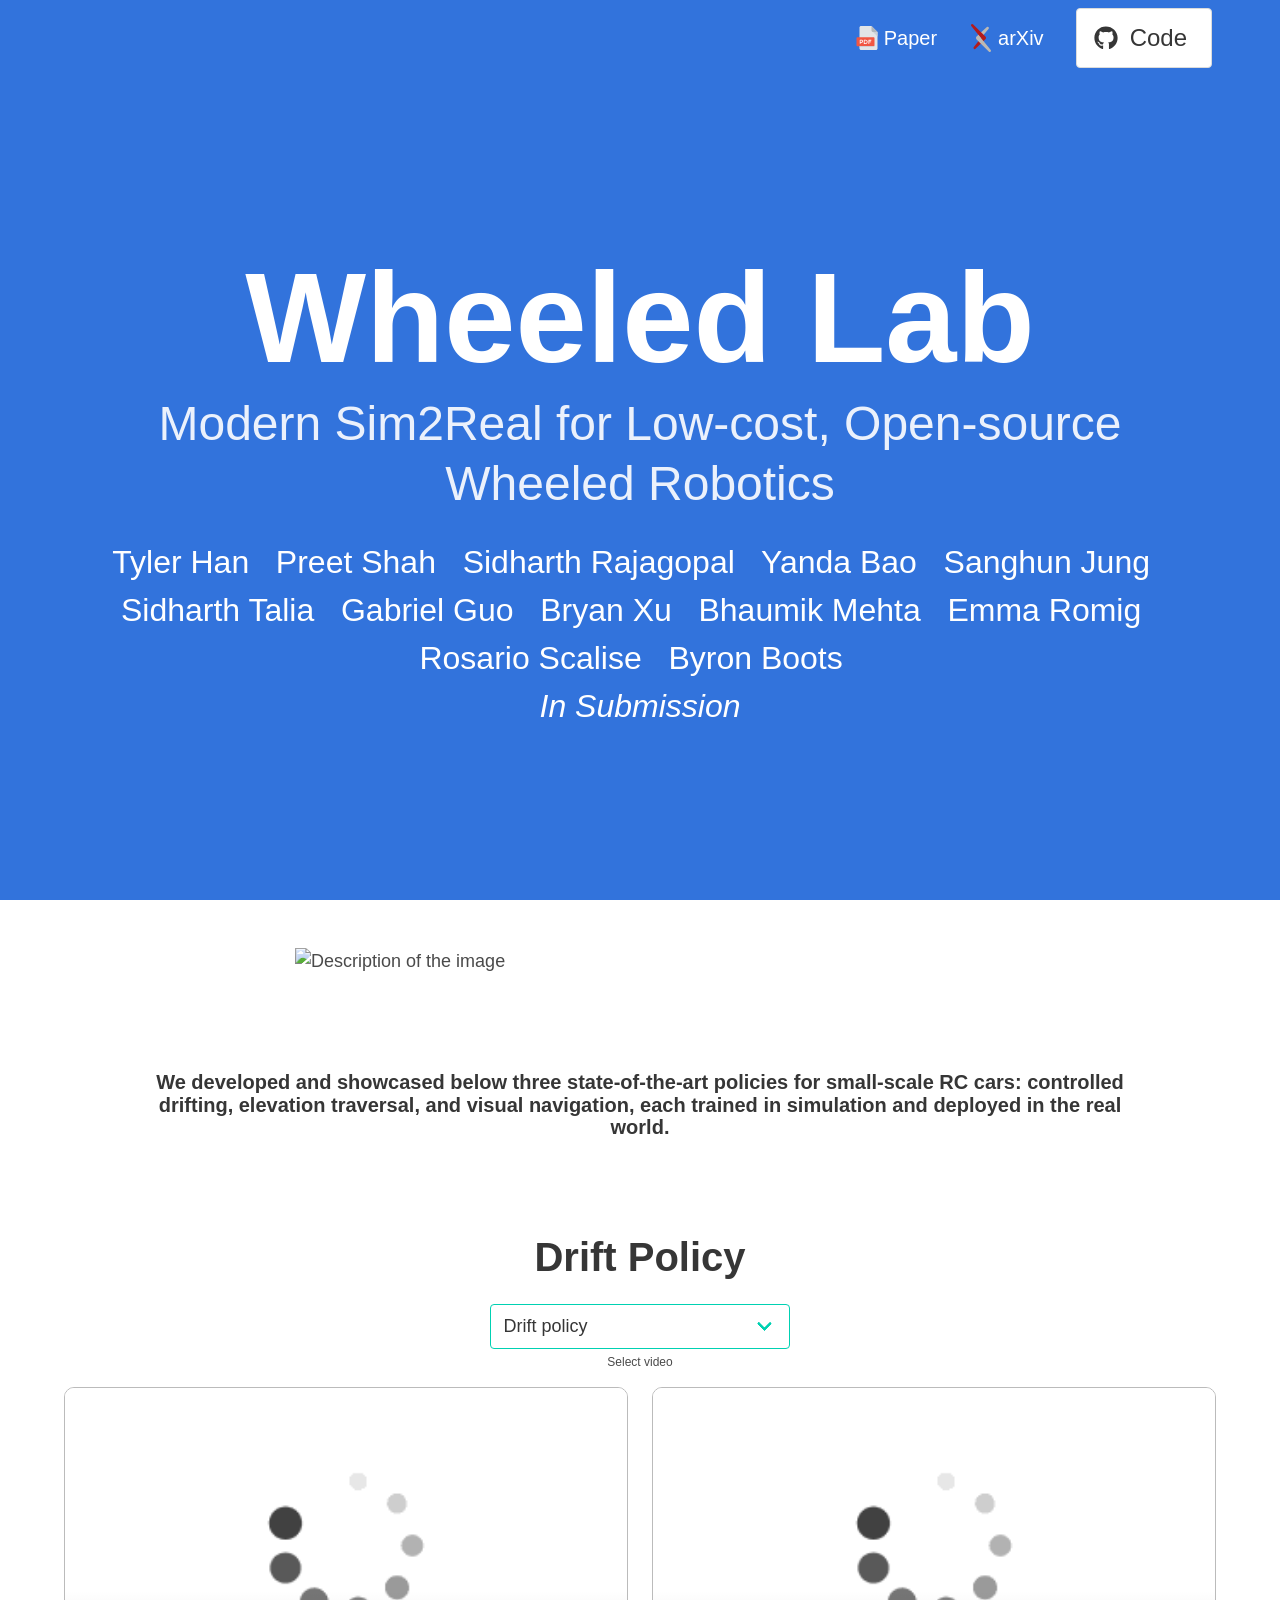
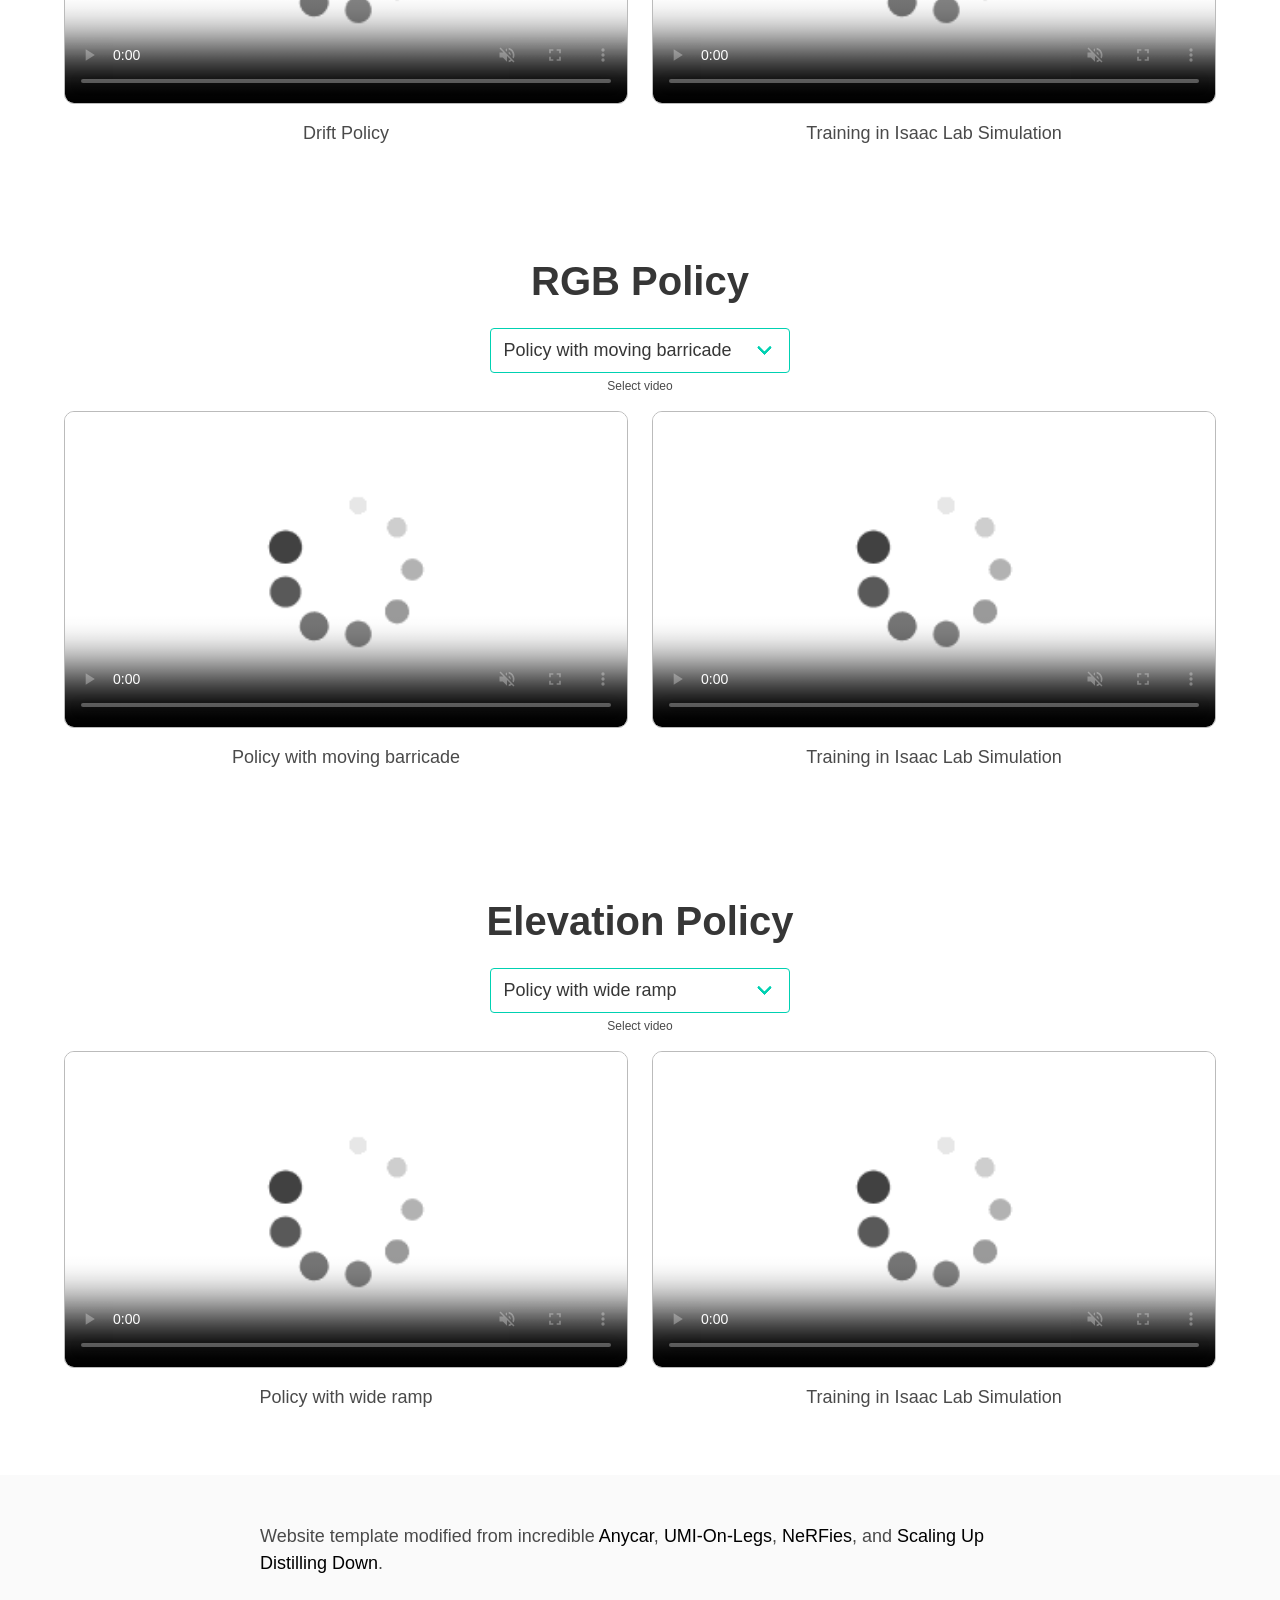
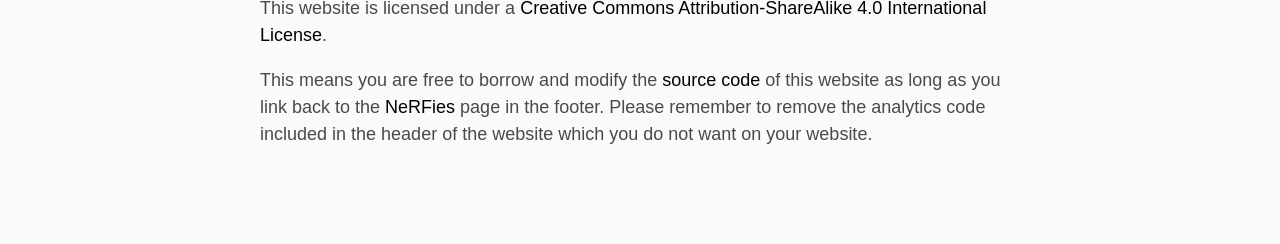
==== index.html @ 7ff5ad94 "Fixed no-video showing bug." ====
<!DOCTYPE html>
<html>
<head>
  <meta charset="utf-8">
  <meta name="description" content="Wheeled Lab">
  <meta name="viewport" content="width=device-width, initial-scale=1">
  <title>Wheeled Lab</title>

  <link href="https://fonts.googleapis.com/css?family=Google+Sans|Noto+Sans|Castoro"
        rel="stylesheet">
  <link rel="stylesheet" href="./static/css/bulma.min.css">
  <link rel="stylesheet" href="./static/css/bulma-carousel.min.css">
  <link rel="stylesheet" href="./static/css/bulma-slider.min.css">
  <link rel="stylesheet" href="./static/css/fontawesome.all.min.css">
  <link rel="stylesheet" href="https://cdn.jsdelivr.net/gh/jpswalsh/academicons@1/css/academicons.min.css">
  <link rel="stylesheet" href="./static/css/index.css">
  <script src="https://ajax.googleapis.com/ajax/libs/jquery/3.5.1/jquery.min.js"></script>
  <script defer src="./static/js/fontawesome.all.min.js"></script>
  <script src="./static/js/bulma-carousel.min.js"></script>
  <script src="./static/js/bulma-slider.min.js"></script>
  <script src="./static/js/index.js"></script>
  <meta property="og:site_name" content="Wheeled Lab" />
  <meta property="og:title" content="Wheeled Lab" />
  <meta property="og:image:width" content="1280" />
  <meta property="og:image:height" content="720" />

  <meta property="article:publisher" content="" />
  <meta name="twitter:card" content="summary_large_image" />
  <!-- <meta name="twitter:title" content="Wheeled Lab: Modern Sim2Real for Low-cost, Open-source Wheeled Robotics" /> -->
</head>

<body>
  <section class="hero is-link is-fullheight video" style="overflow: hidden; position:relative;">
    <div class="hero-video" style="height: 100%; width: 177.77777778vh; min-width: 100%;min-height: 56.25vw;">
      <video playsinline autoplay muted loop>
        <source src="./resources/drift/drift_policy.mp4" type="video/mp4">
      </video>
    </div>
    <div class="hero-video is-hidden-tablet is-inline-block-mobile"
      style="height: 154.28571428vw; width: 100%; min-width:64.81481481vh;min-height:100%;">
      <video playsinline autoplay muted loop>
        <source src="./resources/drift/drift_policy.mp4" type="video/mp4">
      </video>
    </div>
    <div class="overlay"></div>
    <!-- Hero head: will stick at the top -->
    <div class="hero-head is-hidden-mobile">
      <header class="navbar">
        <div class="container is-size-5">
          <div class="navbar-menu">
            <div class="navbar-end">
              <a class="navbar-item pl-4 pr-4" href="https://arxiv.org/pdf/2502.07380">
                <span class="icon" style="margin-right:5px;">
                  <img src="./static/images/pdf.svg" alt="PDF" />
                </span>
                <span>Paper</span>
              </a>
              <a class="navbar-item  pl-4 pr-4" href="https://arxiv.org/abs/2502.07380">
                <span class="icon" style="margin-right:5px;">
                  <img src="./static/images/arxiv.svg" alt="ArXiv" />
                </span>
                <span>arXiv</span> </a>
              <!-- <a href="" class="navbar-item  pl-4 pr-4">
                <span class="icon" style="margin-right:5px;">
                  <img src="./static/images/youtube.svg" alt="Youtube" />
                </span>
                <span>Video</span> </a> -->
              <span class="navbar-item  pl-4 pr-4">
                <a href="https://github.com/UWRobotLearning/WheeledLab" class="button is-inverted is-large">
                  <span class="icon">
                    <i class="fab fa-github"></i>
                  </span>
                  <span>Code</span>
                </a>
              </span>
            </div>
          </div>
        </div>
      </header>
    </div>

    <!-- Hero content: will be in the middle -->
    <div class="hero-body">
      <div class="container has-text-centered">
        <h1 class="title is-1 publication-title is-size-1-mobile" style="font-size: 8rem;">
          <!-- <span class="w-image">
            <img src="./resources/uw_logo.png" alt="W" style="height: 1em; vertical-align: middle; margin-right: -0.2em; margin-top: -0.2em;">
          </span>heeled Lab -->
          Wheeled Lab
        </h1>
        <h1 class="subtitle is-1 publication-title is-size-4-mobile" style="font-size: 3rem;">
          Modern Sim2Real for Low-cost, Open-source Wheeled Robotics
        </h1>
        <span class="author-block" style="font-size: 2rem;">
          <a href="https://thanandnow.github.io/">Tyler Han</a>&nbsp;&nbsp;
          <a href="https://www.linkedin.com/in/preet-shah-795a0a190/">Preet Shah</a>&nbsp;&nbsp;
          <a href="https://www.linkedin.com/in/sidharth-rajagopal-66932a221/">Sidharth Rajagopal</a>&nbsp;&nbsp;
          <a href="https://www.linkedin.com/in/yanda-bao/">Yanda Bao</a>&nbsp;&nbsp;
          <a href="https://shjung13.github.io/">Sanghun Jung</a>&nbsp;&nbsp;
          <a href="https://www.sidharthtalia.com/">Sidharth Talia</a>&nbsp;&nbsp;
          <a href="https://www.linkedin.com/in/gabriel-guo/">Gabriel Guo</a>&nbsp;&nbsp;
          <a href="https://www.linkedin.com/in/bryan-hao-xu/">Bryan Xu</a>&nbsp;&nbsp;
          <a href="https://www.linkedin.com/in/bhaumik-m/">Bhaumik Mehta</a>&nbsp;&nbsp;
          <a href="https://www.linkedin.com/in/emma-romig-97201617/">Emma Romig</a>&nbsp;&nbsp;
          <a href="https://rosarioscalise.com/">Rosario Scalise</a>&nbsp;&nbsp;
          <a href="https://homes.cs.washington.edu/~bboots/">Byron Boots</a>&nbsp;&nbsp;
        </span>
        <h1 class="is-2 is-italic is-size-4-mobile" style="font-size: 2rem;">
          In Submission
        </h1>
        <div class="column has-text-centered is-hidden-tablet">
          <div class="publication-links">
            <!-- PDF Link. -->
            <span class="link-block">
              <a href="" class="external-link button is-normal is-rounded is-dark">
                <span class="icon">
                  <img src="./static/images/pdf.svg" alt="PDF" />
                </span>
                <span>Paper</span>
              </a>
            </span>
            <span class="link-block">
              <a href="" class="external-link button is-normal is-rounded is-dark">
                <span class="icon">
                  <img src="./static/images/arxiv.svg" alt="ArXiv" />
                </span>
                <span>arXiv</span>
              </a>
            </span>
            <!-- Video Link. -->
            <!-- <span class="link-block">
              <a href="" class="external-link button is-normal is-rounded is-dark">
                <span class="icon">
                  <img src="./static/images/youtube.svg" alt="Youtube" />
                </span>
                <span>Video</span>
              </a>
            </span> -->
            <!-- Code Link. -->
            <span class="link-block">
              <a href="https://github.com/UWRobotLearning/WheeledLab"
                class="external-link button is-normal is-rounded is-dark">
                <span class="icon">
                  <i class="fab fa-github"></i>
                </span>
                <span>Code</span>
              </a>
            </span>
          </div>
        </div>
      </div>
    </div>
  </section>

<!-- <section class="section">
  <div class="container">
    <div class="columns is-centered has-text-centered">
      <div class="column is-two-thirds">
        <h2 class="title is-2">Teaser Video</h2>
            <div class="video-container" style="position: relative; padding-bottom: 56.25%; height: 0; overflow: hidden; max-width: 100%; height: auto;">
              <iframe src="https://www.youtube.com/embed/NpEaa2P7qZI?si=bdC3XcTXNU8SW-on" frameborder="0" allow="accelerometer; autoplay; clipboard-write; encrypted-media; gyroscope; picture-in-picture" allowfullscreen style="position: absolute; top: 0; left: 0; width: 100%; height: 100%;"></iframe>
            </div>
        </div>
      </div>
    </div>
  </div>
</section> -->

<!-- <section class="section">
  <div class="container" style="width:80%;">
    <img src="./resources/fig1.jpg" alt="Description of the image" style="width: 80%;">
    <div class="columns is-vcentered">
      <div class="column is-5">
        <p>
          Simulation has been crucial in recent robotics milestones but often rely on expensive and high-maintenance platforms, limiting access to broader robotics audiences. <br><br>

          Introducing <b>Wheeled Lab</b>, a framework for low-cost, open-source wheeled platforms widely used in education and research. Through integration with Isaac Lab, Wheeled Lab brings
          modern techniques in Sim2Real, such as domain randomization, sensor simulation, and end-to-end learning, to new user communities.<br><br>

          By bridging the gap between advanced Sim2Real methods and affordable, available robotics, Wheeled Lab aims to democratize access to cutting-edge tools, fostering innovation and education in a broader robotics context. The entire stack is low-cost and open-source.
        </p>
      </div>
      <div class="column is-7">
        <img src="./resources/fig1.jpg" alt="Description of the image" style="width: 100%;">
      </div>
    </div>
  </div>
</section> -->

<section class="section">
  <div class="container" style="width: 80%;">
    <img src="./resources/fig1.jpg" alt="Description of the image" style="width: 70%; display: block; margin: 0 auto;">
  </div>
</section>

<section class="section">
  <h2 class="title is-5 has-text-centered" style="width: 80vw; max-width: 1000px; margin: 0 auto; padding: 0 0px;">
    We developed and showcased below three state-of-the-art policies for small-scale RC cars: controlled drifting, elevation traversal, and visual navigation, each trained in simulation and deployed in the real world.
  </h2>
</section>
<section class="section">
  <div class="container is-max-fullhd">
  <h2 class="title is-2" style="text-align: center;">Drift Policy</h2>
    <div class="has-text-centered mb-4">
      <div class="select is-primary" style="position: relative; width: 300px; margin: 0 auto;">
        <select id="drift-video-selector" style="width: 100%;">
          <option value="drift_policy">Drift policy</option>
          <option value="drift_baseline">Baseline</option>
          <option value="drift_deployment">Lower friction surface</option>
        </select>
        <div style="position: absolute; right: 10px; top: 50%; transform: translateY(-50%);"></div>
      </div>
      <p class="help mt-1">Select video</p>
    </div>

    <div class="columns is-vcentered">
      <div class="column is-half">
        <div id="video-container" class="has-text-centered">
          <figure id="figure-drift_policy" class="video-figure">
            <video id="drift_policy" controls autoplay loop muted playsinline src="./resources/drift/drift_policy.mp4" poster="./resources/loading-icon.gif" style="width: 100%; border: 1px solid #bbb; border-radius: 10px;"></video>
            <figcaption class="has-text-centered mt-2">Drift Policy</figcaption>
          </figure>
          <figure id="figure-drift_baseline" class="video-figure" style="display: none;">
            <video id="drift_baseline" controls autoplay loop muted playsinline src="./resources/drift/drift_baseline.mp4" poster="./resources/loading-icon.gif" style="width: 100%; border: 1px solid #bbb; border-radius: 10px;"></video>
            <figcaption class="has-text-centered mt-2">Baseline</figcaption>
          </figure>
          <figure id="figure-drift_deployment" class="video-figure" style="display: none;">
            <video id="drift_deployment" controls autoplay loop muted playsinline src="./resources/drift/drift_deployment_on_much_lower_friction.mp4" poster="./resources/loading-icon.gif" style="width: 100%; border: 1px solid #bbb; border-radius: 10px;"></video>
            <figcaption class="has-text-centered mt-2">Deployment on surface with much lower friction</figcaption>
          </figure>
        </div>
      </div>

      <div class="column is-half">
        <div class="has-text-centered">
          <figure id="figure-drift_sim">
            <video id="drift_sim" controls autoplay loop muted playsinline src="./resources/drift/drift_sim.mp4" poster="./resources/loading-icon.gif" style="width: 100%; border: 1px solid #bbb; border-radius: 10px;"></video>
            <figcaption class="has-text-centered mt-2">Training in Isaac Lab Simulation</figcaption>
          </figure>
        </div>
      </div>
    </div>
  </div>
</section>

<section class="section" style="padding: 4rem 0;">
  <div class="container is-max-fullhd">
    <h2 class="title is-2" style="text-align: center;">RGB Policy</h2>
    <div class="has-text-centered mb-4">
      <div class="select is-primary" style="position: relative; width: 300px; margin: 0 auto;">
        <select id="rgb-video-selector" style="width: 100%;">
          <option value="rgb_moving_barricade">Policy with moving barricade</option>
          <option value="rgb_no_moving_barricade">Policy without moving barricade</option>
          <option value="rgb_baseline">Baseline</option>
        </select>
        <div style="position: absolute; right: 10px; top: 50%; transform: translateY(-50%);"></div>
      </div>
      <p class="help mt-1">Select video</p>
    </div>

    <div class="columns is-vcentered">
      <!-- Left Column for Selected Video -->
      <div class="column is-half">
        <div id="video-container" class="has-text-centered">
          <figure id="figure-rgb_moving_barricade" class="video-figure">
            <video id="rgb_moving_barricade" controls autoplay loop muted playsinline src="./resources/rgb/mlp_aug_barricade.mp4" poster="./resources/loading-icon.gif" style="width: 100%; border: 1px solid #bbb; border-radius: 10px;"></video>
            <figcaption class="has-text-centered mt-2">Policy with moving barricade</figcaption>
          </figure>
          <figure id="figure-rgb_no_moving_barricade" class="video-figure" style="display: none;">
            <video id="rgb_no_moving_barricade" controls autoplay loop muted playsinline src="./resources/rgb/mlp_aug_test.mp4" poster="./resources/loading-icon.gif" style="width: 100%; border: 1px solid #bbb; border-radius: 10px;"></video>
            <figcaption class="has-text-centered mt-2">Policy without moving barricade</figcaption>
          </figure>
          <figure id="figure-rgb_baseline" class="video-figure" style="display: none;">
            <video id="rgb_baseline" controls autoplay loop muted playsinline src="./resources/rgb/CNN_No_Aug_baseline.mp4" poster="./resources/loading-icon.gif" style="width: 100%; border: 1px solid #bbb; border-radius: 10px;"></video>
            <figcaption class="has-text-centered mt-2">Baseline</figcaption>
          </figure>
        </div>
      </div>

      <!-- Right Column for Simulation Video -->
      <div class="column is-half">
        <div class="has-text-centered">
          <figure id="figure-rgb_sim">
            <video id="rgb_sim" controls autoplay loop muted playsinline src="./resources/rgb/rgb_sim_2.mp4" poster="./resources/loading-icon.gif" style="width: 100%; border: 1px solid #bbb; border-radius: 10px;"></video>
            <figcaption class="has-text-centered mt-2">Training in Isaac Lab Simulation</figcaption>
          </figure>
        </div>
      </div>
    </div>
  </div>
</section>

<section class="section" style="padding: 4rem 0;">
  <div class="container is-max-fullhd">
    <h2 class="title is-2" style="text-align: center;">Elevation Policy</h2>
      <div class="has-text-centered mb-4">
        <div class="select is-primary" style="position: relative; width: 300px; margin: 0 auto;">
          <select id="elevation-video-selector" style="width: 100%;">
            <option value="elevation_wide_ramp">Policy with wide ramp</option>
            <option value="elevation_narrow_ramp">Policy with narrow ramp</option>
            <option value="elevation_double_narrow_ramp">Policy with 2x narrow ramp</option>
            <option value="elevation_baseline">Baseline</option>
          </select>
          <div style="position: absolute; right: 10px; top: 50%; transform: translateY(-50%);"></div>
        </div>
        <p class="help mt-1">Select video</p>
      </div>

      <div class="columns is-vcentered">
        <!-- Left Column for Selected Video -->
        <div class="column is-half">
          <div id="video-container" class="has-text-centered">
            <figure id="figure-elevation_wide_ramp" class="video-figure">
              <video id="elevation_wide_ramp" controls autoplay loop muted playsinline src="./resources/elevation/mvi_1035_success.mp4" poster="./resources/loading-icon.gif" style="width: 100%; border: 1px solid #bbb; border-radius: 10px;"></video>
              <figcaption class="has-text-centered mt-2">Policy with wide ramp</figcaption>
            </figure>
            <figure id="figure-elevation_narrow_ramp" class="video-figure" style="display: none;">
              <video id="elevation_narrow_ramp" controls autoplay loop muted playsinline src="./resources/elevation/mvi_1048_success.mp4" poster="./resources/loading-icon.gif" style="width: 100%; border: 1px solid #bbb; border-radius: 10px;"></video>
              <figcaption class="has-text-centered mt-2">Policy with narrow ramp</figcaption>
            </figure>
            <figure id="figure-elevation_double_narrow_ramp" class="video-figure" style="display: none;">
              <video id="elevation_double_narrow_ramp" controls autoplay loop muted playsinline src="./resources/elevation/mvi_1095.mp4" poster="./resources/loading-icon.gif" style="width: 100%; border: 1px solid #bbb; border-radius: 10px;"></video>
              <figcaption class="has-text-centered mt-2">Policy with double narrow ramp</figcaption>
            </figure>
            <figure id="figure-elevation_baseline" class="video-figure" style="display: none;">
              <video id="elevation_baseline" controls autoplay loop muted playsinline src="./resources/elevation/mvi_1065_baseline_fail.mp4" poster="./resources/loading-icon.gif" style="width: 100%; border: 1px solid #bbb; border-radius: 10px;"></video>
              <figcaption class="has-text-centered mt-2">Baseline</figcaption>
            </figure>
          </div>
        </div>

        <!-- Right Column for Simulation Video -->
        <div class="column is-half">
          <div class="has-text-centered">
            <figure id="figure-elevation_sim">
              <video id="elevation_sim" controls autoplay loop muted playsinline src="./resources/elevation/elevation_simulation_cropped.mp4" poster="./resources/loading-icon.gif" style="width: 100%; border: 1px solid #bbb; border-radius: 10px;"></video>
              <figcaption class="has-text-centered mt-2">Training in Isaac Lab Simulation</figcaption>
            </figure>
          </div>
        </div>
      </div>
  </div>
</section>

<!-- <section class="section" id="BibTeX">
  <div class="container content">
    <h2 class="titile">BibTeX</h2>
    <pre><code>@misc{,
      title={},
      author={},
      year={2025},
      eprint={},
      archivePrefix={arXiv},
      primaryClass={},
      url={},
}</code></pre>
  </div>
</section> -->

<footer class="footer">
  <div class="container">
    <div class="columns is-centered">
      <div class="column is-8">
        <div class="content">
          <p>
            Website template modified from incredible <a href="https://lecar-lab.github.io/anycar/">Anycar</a>,  <a href="https://umi-on-legs.github.io/">UMI-On-Legs</a>, <a href="https://nerfies.github.io/">NeRFies</a>, and <a
              href="https://www.cs.columbia.edu/~huy/scalingup/">Scaling Up Distilling Down</a>.
          </p>
          <p>
            This website is licensed under a <a rel="license"
              href="http://creativecommons.org/licenses/by-sa/4.0/">Creative
              Commons Attribution-ShareAlike 4.0 International License</a>.
          </p>
          <p>
            This means you are free to borrow and modify the <a
              href="https://github.com/nerfies/nerfies.github.io">source
              code</a> of this website as long as
            you link back to the <a href="https://nerfies.github.io/">NeRFies</a> page in the footer.
            Please remember to remove the analytics code included in the header of the website which
            you do not want on your website.
          </p>
        </div>
      </div>
    </div>
  </div>
</footer>
<script src="./static/js/video.js"></script>
</body>
</html>
---- static/css/index.css ----
body {
  font-family: 'Open Sans', sans-serif;
  font-size: 18px;
}


.footer a {
    /*font-size: 25px;*/
    color: #000;
}

.large-font {
    font-size: 25px;
}

.link-block a {
    margin-top: 5px;
    margin-bottom: 5px;
}

.dnerf {
  font-variant: small-caps;
}


.teaser .hero-body {
  padding-top: 0;
  padding-bottom: 1rem;
}

.teaser {
  font-family: 'Google Sans', sans-serif;
}


.publication-title {
}

.publication-banner {
  max-height: parent;

}

.publication-banner video {
  position: relative;
  left: auto;
  top: auto;
  transform: none;
  object-fit: fit;
}

.publication-header .hero-body {
}

.publication-title {
    font-family: 'Google Sans', sans-serif;
}

.publication-authors {
    font-family: 'Google Sans', sans-serif;
}

.publication-venue {
    color: #555;
    width: fit-content;
    font-weight: bold;
}

.publication-awards {
    color: #ff3860;
    width: fit-content;
    font-weight: bolder;
}

.publication-authors {
}

.publication-authors a {
   color: hsl(204, 86%, 53%) !important;
}

.publication-authors a:hover {
    text-decoration: underline;
}

.author-block {
  display: inline-block;
}

.publication-banner img {
}

.publication-authors {
  /*color: #4286f4;*/
}

.publication-video {
    position: relative;
    width: 95%;
    height: 0;
    padding-bottom: 53%;
    margin: auto;
    overflow: hidden;
    border: 2px solid #bbb;
    border-radius: 10px !important;
}

.publication-video iframe {
    position: absolute;
    top: 0;
    left: 0;
    width: 100%;
    height: 100%;
}

.publication-body img {
}

.results-carousel {
  overflow: hidden;
}

.results-carousel .item {
  margin: 5px;
  overflow: hidden;
  border: 1px solid #bbb;
  border-radius: 10px;
  padding: 0;
  font-size: 0;
}

.results-carousel video {
  margin: 0;
}


.interpolation-panel {
  background: #f5f5f5;
  border-radius: 10px;
  padding-top: 25px;
  padding-bottom: 25px;
  padding-left: 15px;
  padding-right: 15px;
}

.interpolation-panel .interpolation-image {
  width: 100%;
  border-radius: 5px;
}

.interpolation-video-column {
}

.interpolation-panel .slider {
  margin: 0 !important;
}

.interpolation-panel .slider {
  margin: 0 !important;
}

#interpolation-image-wrapper {
  width: 100%;
}
#interpolation-image-wrapper img {
  border-radius: 5px;
}

.bottom_buttons[disabled] {
  opacity: .4;
}

.brmod {
  display: block;
  margin-top: 0.5em;
}
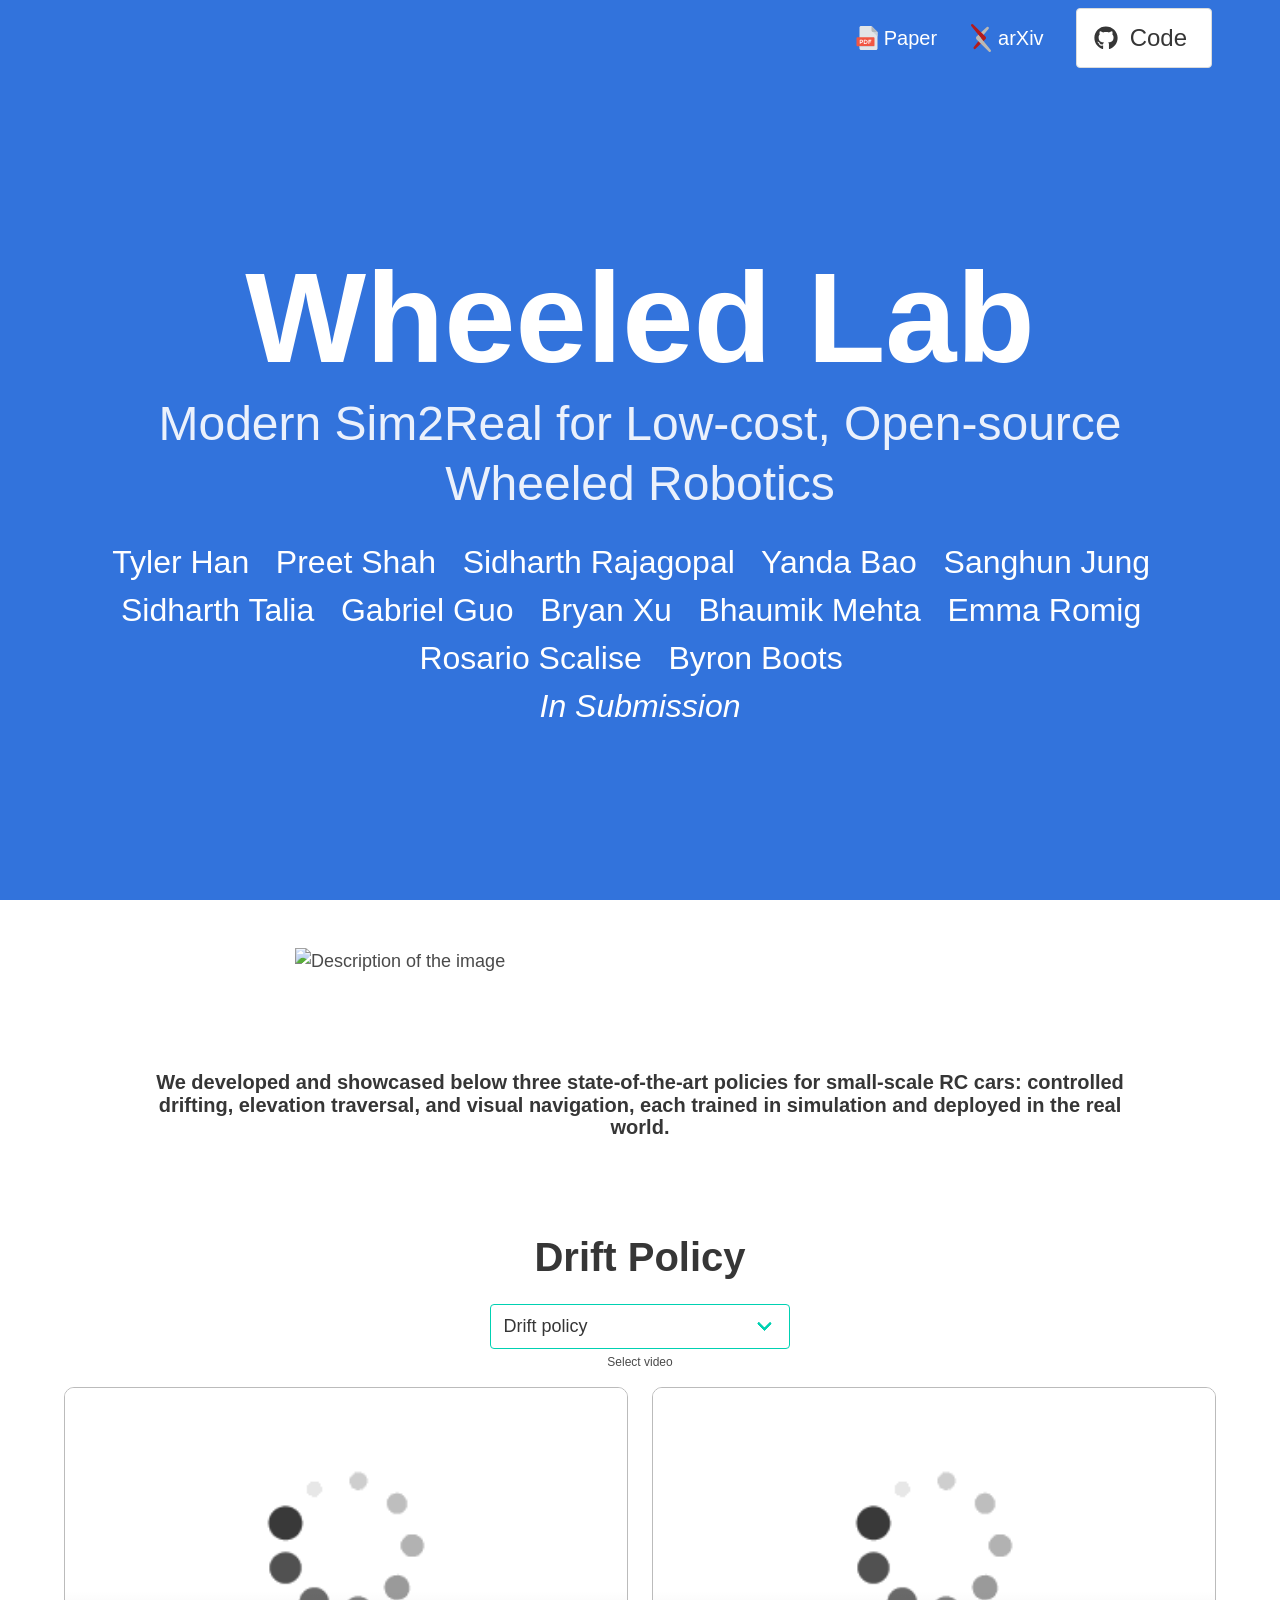
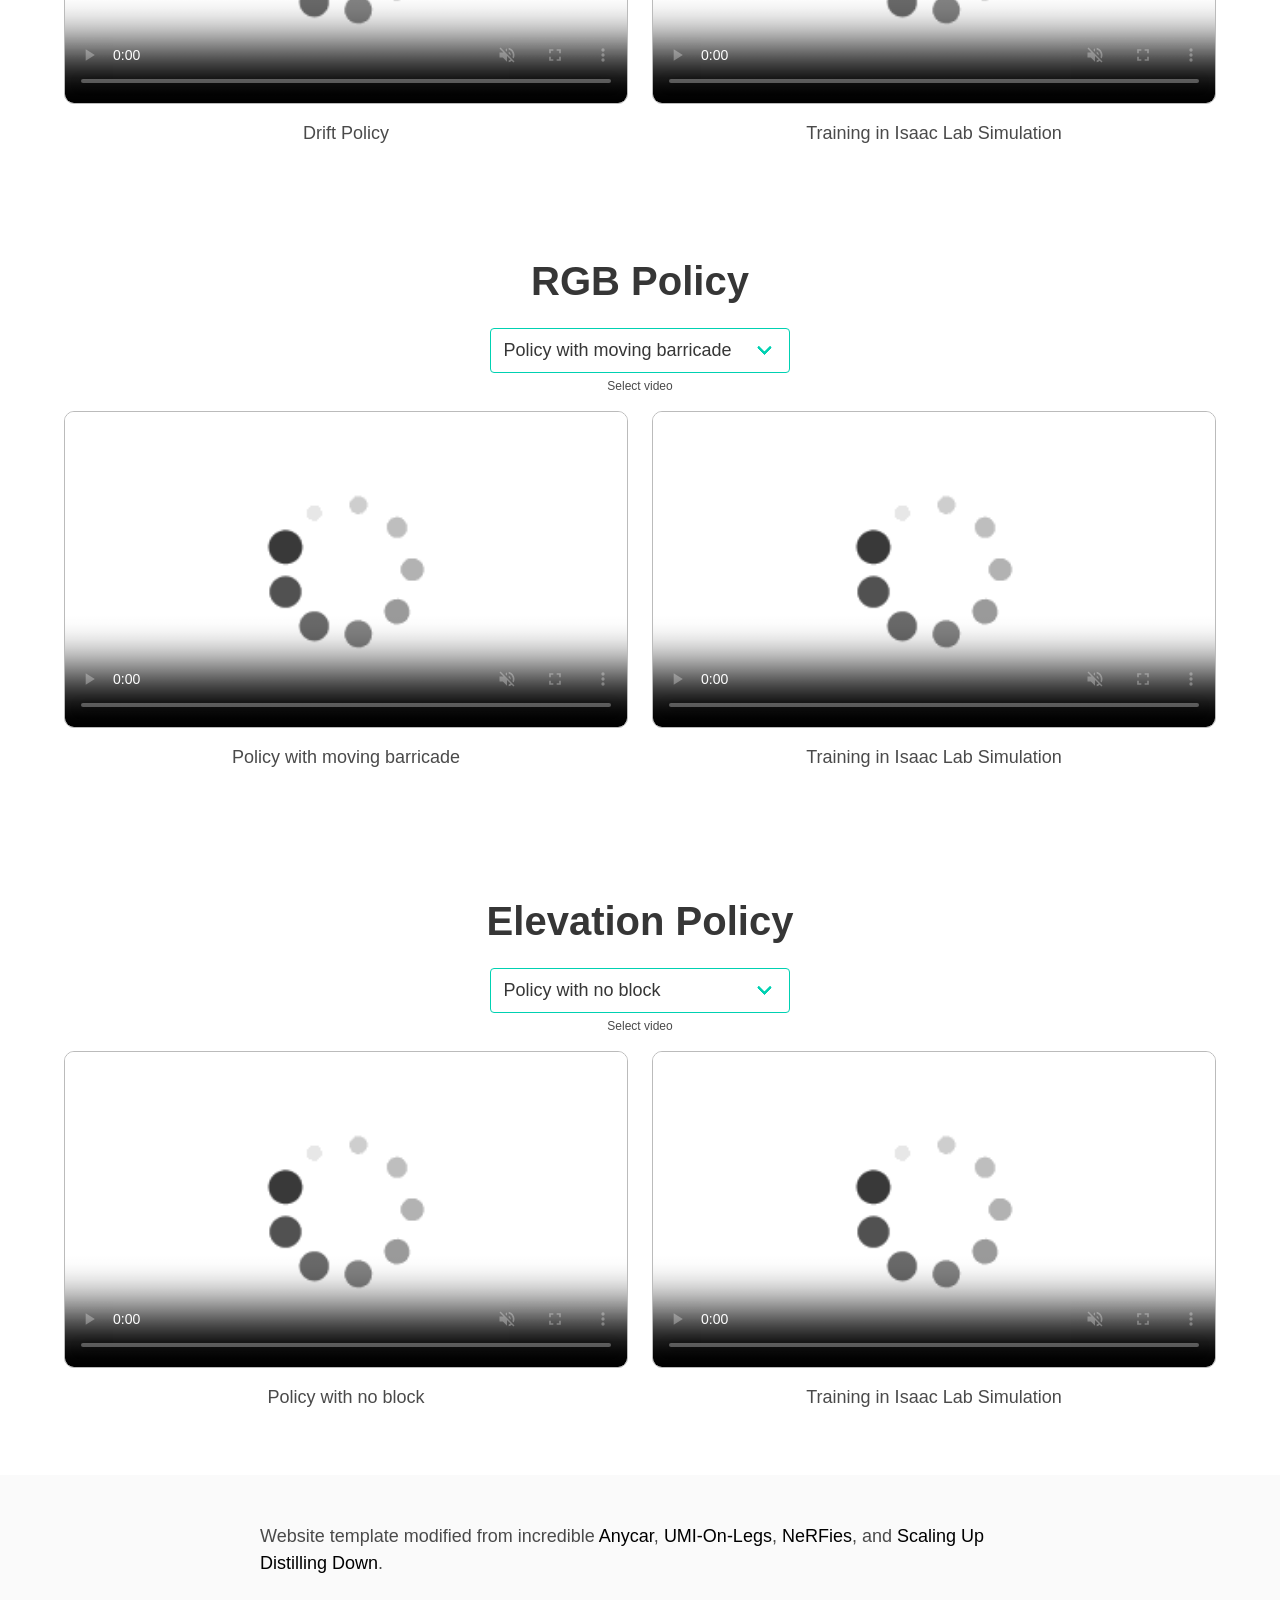
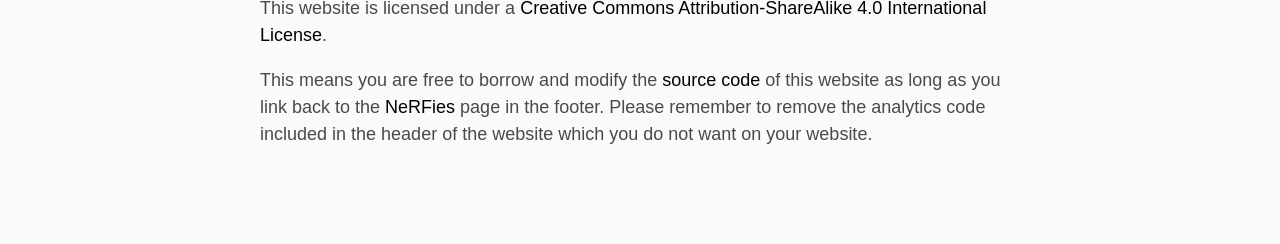
==== commit fd30ded2: "new updated videos" ====
--- a/index.html
+++ b/index.html
@@ -152,19 +152,6 @@
     </div>
   </section>
 
-<!-- <section class="section">
-  <div class="container">
-    <div class="columns is-centered has-text-centered">
-      <div class="column is-two-thirds">
-        <h2 class="title is-2">Teaser Video</h2>
-            <div class="video-container" style="position: relative; padding-bottom: 56.25%; height: 0; overflow: hidden; max-width: 100%; height: auto;">
-              <iframe src="https://www.youtube.com/embed/NpEaa2P7qZI?si=bdC3XcTXNU8SW-on" frameborder="0" allow="accelerometer; autoplay; clipboard-write; encrypted-media; gyroscope; picture-in-picture" allowfullscreen style="position: absolute; top: 0; left: 0; width: 100%; height: 100%;"></iframe>
-            </div>
-        </div>
-      </div>
-    </div>
-  </div>
-</section> -->
 
 <!-- <section class="section">
   <div class="container" style="width:80%;">
@@ -204,9 +191,14 @@
     <div class="has-text-centered mb-4">
       <div class="select is-primary" style="position: relative; width: 300px; margin: 0 auto;">
         <select id="drift-video-selector" style="width: 100%;">
-          <option value="drift_policy">Drift policy</option>
-          <option value="drift_baseline">Baseline</option>
-          <option value="drift_deployment">Lower friction surface</option>
+          <optgroup label="Policy Examples">
+            <option value="drift_policy">Drift policy</option>
+            <option value="mvi_0975">Drift with no mocap</option>
+            <option value="drift_deployment">Drift with no mocap and lower friction surface</option>
+          </optgroup>
+          <optgroup label="Baseline Examples">
+            <option value="drift_baseline">Baseline</option>
+          </optgroup>
         </select>
         <div style="position: absolute; right: 10px; top: 50%; transform: translateY(-50%);"></div>
       </div>
@@ -220,13 +212,17 @@
             <video id="drift_policy" controls autoplay loop muted playsinline src="./resources/drift/drift_policy.mp4" poster="./resources/loading-icon.gif" style="width: 100%; border: 1px solid #bbb; border-radius: 10px;"></video>
             <figcaption class="has-text-centered mt-2">Drift Policy</figcaption>
           </figure>
+          <figure id="figure-mvi_0975" class="video-figure" style="display: none;">
+            <video id="mvi_0975" controls autoplay loop muted playsinline src="./resources/drift/mvi_0975_no_mocap.mp4" poster="./resources/loading-icon.gif" style="width: 100%; border: 1px solid #bbb; border-radius: 10px;"></video>
+            <figcaption class="has-text-centered mt-2">Deployment With No Mocap</figcaption>
+          </figure>
           <figure id="figure-drift_baseline" class="video-figure" style="display: none;">
             <video id="drift_baseline" controls autoplay loop muted playsinline src="./resources/drift/drift_baseline.mp4" poster="./resources/loading-icon.gif" style="width: 100%; border: 1px solid #bbb; border-radius: 10px;"></video>
             <figcaption class="has-text-centered mt-2">Baseline</figcaption>
           </figure>
           <figure id="figure-drift_deployment" class="video-figure" style="display: none;">
             <video id="drift_deployment" controls autoplay loop muted playsinline src="./resources/drift/drift_deployment_on_much_lower_friction.mp4" poster="./resources/loading-icon.gif" style="width: 100%; border: 1px solid #bbb; border-radius: 10px;"></video>
-            <figcaption class="has-text-centered mt-2">Deployment on surface with much lower friction</figcaption>
+            <figcaption class="has-text-centered mt-2">Deployment with no mocap on surface with much lower friction</figcaption>
           </figure>
         </div>
       </div>
@@ -249,9 +245,13 @@
     <div class="has-text-centered mb-4">
       <div class="select is-primary" style="position: relative; width: 300px; margin: 0 auto;">
         <select id="rgb-video-selector" style="width: 100%;">
-          <option value="rgb_moving_barricade">Policy with moving barricade</option>
-          <option value="rgb_no_moving_barricade">Policy without moving barricade</option>
-          <option value="rgb_baseline">Baseline</option>
+          <optgroup label="Policy Examples">
+            <option value="rgb_moving_barricade">Policy with moving barricade</option>
+            <option value="rgb_no_moving_barricade">Policy without moving barricade</option>
+          </optgroup>
+          <optgroup label="Baseline Examples">
+            <option value="rgb_baseline">Baseline</option>
+          </optgroup>
         </select>
         <div style="position: absolute; right: 10px; top: 50%; transform: translateY(-50%);"></div>
       </div>
@@ -296,10 +296,18 @@
       <div class="has-text-centered mb-4">
         <div class="select is-primary" style="position: relative; width: 300px; margin: 0 auto;">
           <select id="elevation-video-selector" style="width: 100%;">
-            <option value="elevation_wide_ramp">Policy with wide ramp</option>
-            <option value="elevation_narrow_ramp">Policy with narrow ramp</option>
-            <option value="elevation_double_narrow_ramp">Policy with 2x narrow ramp</option>
-            <option value="elevation_baseline">Baseline</option>
+            <optgroup label="Policy Examples">
+              <!-- <option value="elevation_wide_ramp">Policy with wide ramp</option>
+              <option value="elevation_narrow_ramp">Policy with narrow ramp</option> -->
+              <option value="1138_policy">Policy with no block</option>
+              <option value="1149_policy">Policy with 1 block</option>
+              <!-- <option value="1150_policy">Policy Example #3</option> -->
+              <option value="1176_policy">Policy with 2 blocks</option>
+            </optgroup>
+            <optgroup label="Baseline Examples">
+              <option value="1134_baseline">Baseline #1</option>
+              <option value="1135_baseline">Baseline #2</option>
+            </optgroup>
           </select>
           <div style="position: absolute; right: 10px; top: 50%; transform: translateY(-50%);"></div>
         </div>
@@ -310,21 +318,41 @@
         <!-- Left Column for Selected Video -->
         <div class="column is-half">
           <div id="video-container" class="has-text-centered">
-            <figure id="figure-elevation_wide_ramp" class="video-figure">
+            <!-- <figure id="figure-elevation_wide_ramp" class="video-figure">
               <video id="elevation_wide_ramp" controls autoplay loop muted playsinline src="./resources/elevation/mvi_1035_success.mp4" poster="./resources/loading-icon.gif" style="width: 100%; border: 1px solid #bbb; border-radius: 10px;"></video>
               <figcaption class="has-text-centered mt-2">Policy with wide ramp</figcaption>
             </figure>
             <figure id="figure-elevation_narrow_ramp" class="video-figure" style="display: none;">
               <video id="elevation_narrow_ramp" controls autoplay loop muted playsinline src="./resources/elevation/mvi_1048_success.mp4" poster="./resources/loading-icon.gif" style="width: 100%; border: 1px solid #bbb; border-radius: 10px;"></video>
               <figcaption class="has-text-centered mt-2">Policy with narrow ramp</figcaption>
-            </figure>
-            <figure id="figure-elevation_double_narrow_ramp" class="video-figure" style="display: none;">
-              <video id="elevation_double_narrow_ramp" controls autoplay loop muted playsinline src="./resources/elevation/mvi_1095.mp4" poster="./resources/loading-icon.gif" style="width: 100%; border: 1px solid #bbb; border-radius: 10px;"></video>
-              <figcaption class="has-text-centered mt-2">Policy with double narrow ramp</figcaption>
-            </figure>
-            <figure id="figure-elevation_baseline" class="video-figure" style="display: none;">
+            </figure> -->
+            <!-- <figure id="figure-elevation_baseline" class="video-figure" style="display: none;">
               <video id="elevation_baseline" controls autoplay loop muted playsinline src="./resources/elevation/mvi_1065_baseline_fail.mp4" poster="./resources/loading-icon.gif" style="width: 100%; border: 1px solid #bbb; border-radius: 10px;"></video>
               <figcaption class="has-text-centered mt-2">Baseline</figcaption>
+            </figure> -->
+            <figure id="figure-1138_policy" class="video-figure">
+              <video id="1138_policy" controls autoplay loop muted playsinline src="./resources/elevation/mvi_1138_policy.mp4" poster="./resources/loading-icon.gif" style="width: 100%; border: 1px solid #bbb; border-radius: 10px;"></video>
+              <figcaption class="has-text-centered mt-2">Policy with no block</figcaption>
+            </figure>
+            <figure id="figure-1149_policy" class="video-figure" style="display: none;">
+              <video id="1149_policy" controls autoplay loop muted playsinline src="./resources/elevation/mvi_1149_policy.mp4" poster="./resources/loading-icon.gif" style="width: 100%; border: 1px solid #bbb; border-radius: 10px;"></video>
+              <figcaption class="has-text-centered mt-2">Policy with 1 block</figcaption>
+            </figure>
+            <!-- <figure id="figure-1150_policy" class="video-figure" style="display: none;">
+              <video id="1150_policy" controls autoplay loop muted playsinline src="./resources/elevation/mvi_1150_policy.mp4" poster="./resources/loading-icon.gif" style="width: 100%; border: 1px solid #bbb; border-radius: 10px;"></video>
+              <figcaption class="has-text-centered mt-2">Policy Exmple #3</figcaption>
+            </figure> -->
+            <figure id="figure-1176_policy" class="video-figure" style="display: none;">
+              <video id="1176_policy" controls autoplay loop muted playsinline src="./resources/elevation/mvi_1176_policy.mp4" poster="./resources/loading-icon.gif" style="width: 100%; border: 1px solid #bbb; border-radius: 10px;"></video>
+              <figcaption class="has-text-centered mt-2">Policy with 2 blocks</figcaption>
+            </figure>
+            <figure id="figure-1134_baseline" class="video-figure" style="display: none;">
+              <video id="1134_baseline" controls autoplay loop muted playsinline src="./resources/elevation/mvi_1134_baseline.mp4" poster="./resources/loading-icon.gif" style="width: 100%; border: 1px solid #bbb; border-radius: 10px;"></video>
+              <figcaption class="has-text-centered mt-2">Baseline Example #1</figcaption>
+            </figure>
+            <figure id="figure-1135_baseline" class="video-figure" style="display: none;">
+              <video id="1135_baseline" controls autoplay loop muted playsinline src="./resources/elevation/mvi_1135_baseline.mp4" poster="./resources/loading-icon.gif" style="width: 100%; border: 1px solid #bbb; border-radius: 10px;"></video>
+              <figcaption class="has-text-centered mt-2">Baseline Example #2</figcaption>
             </figure>
           </div>
         </div>
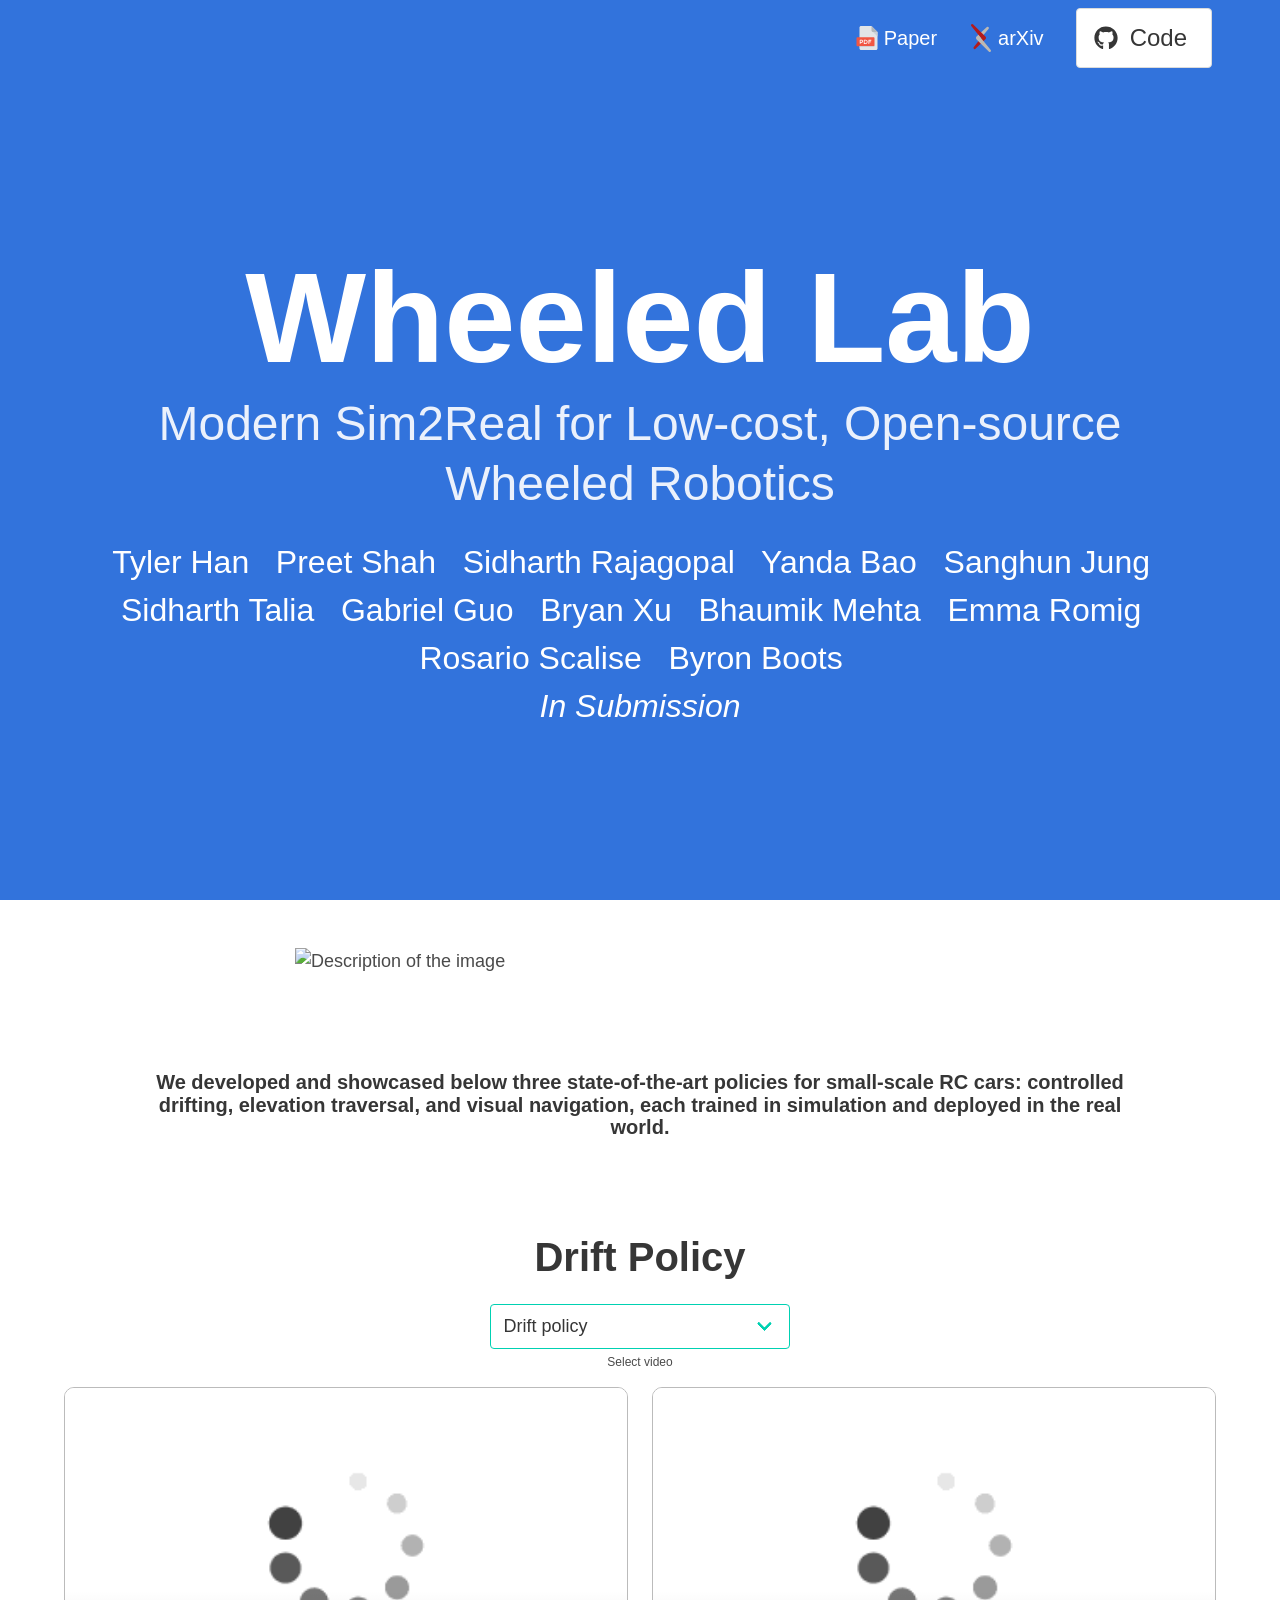
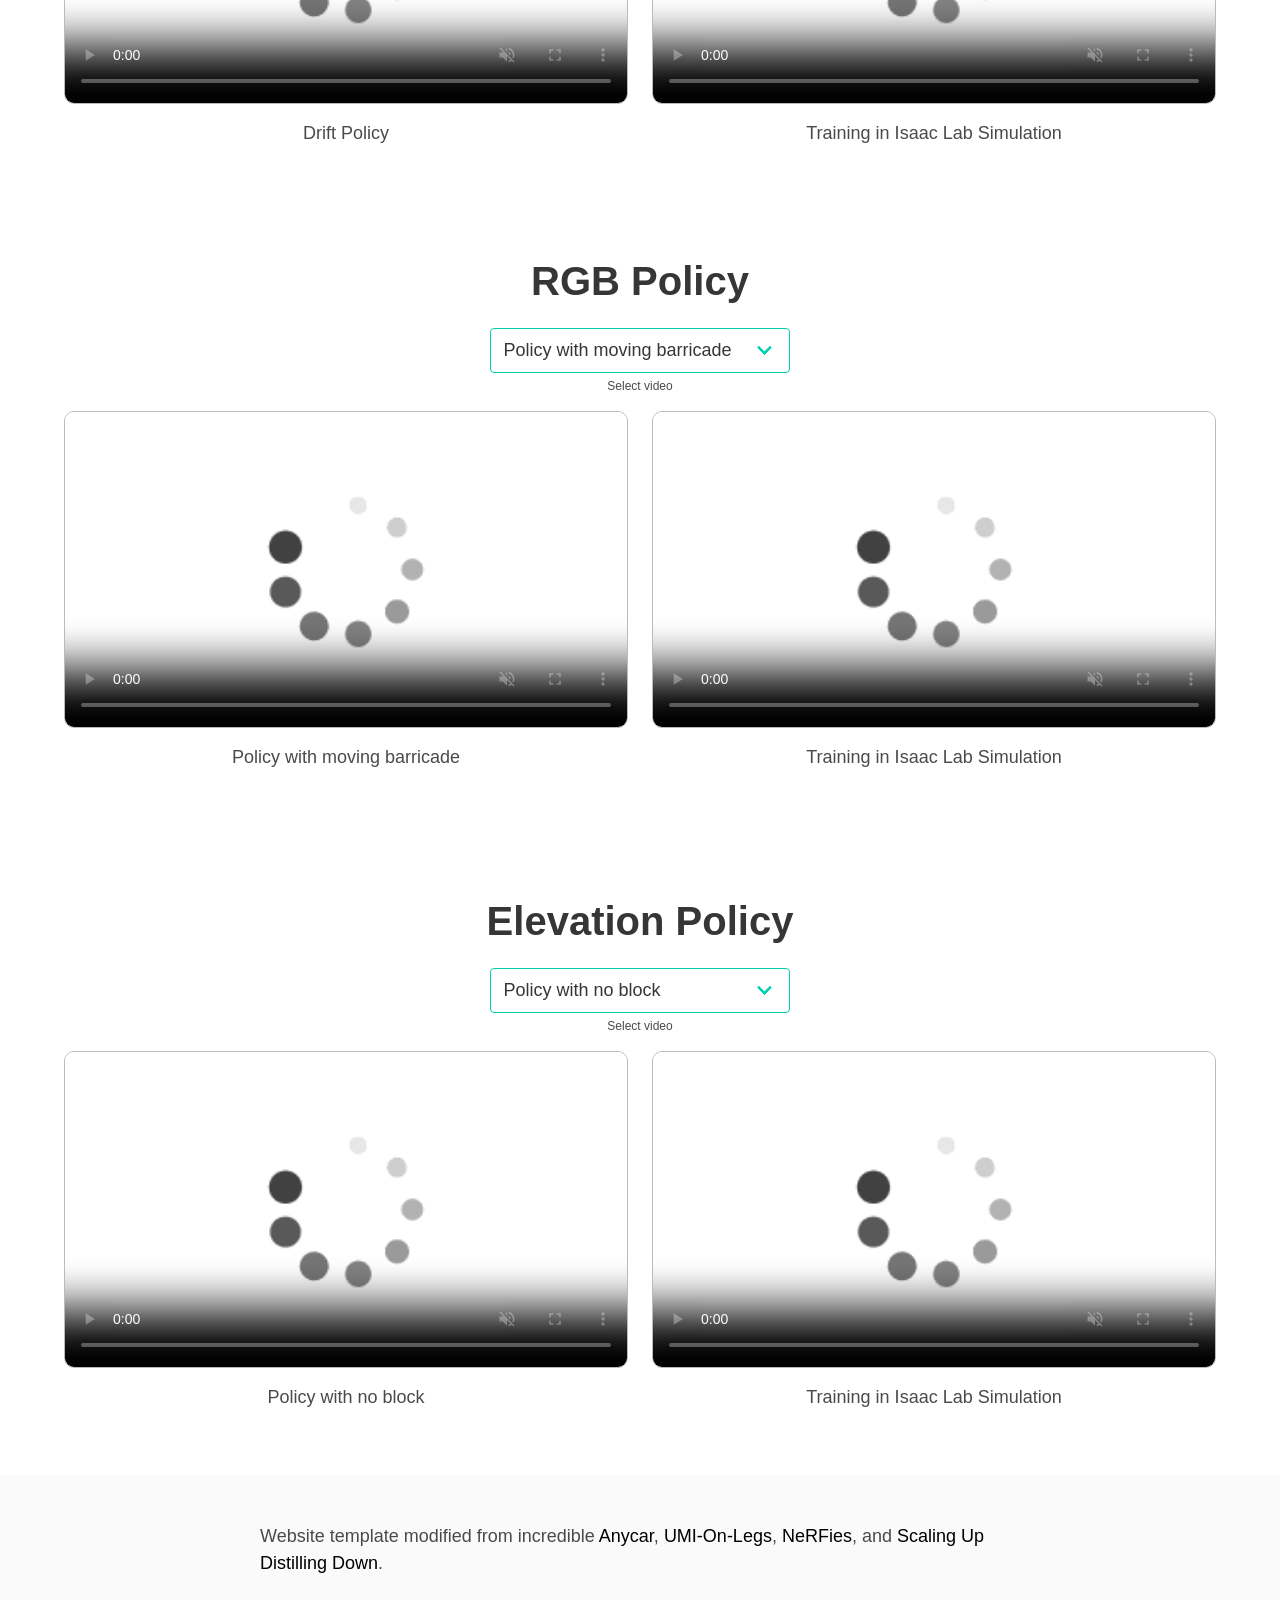
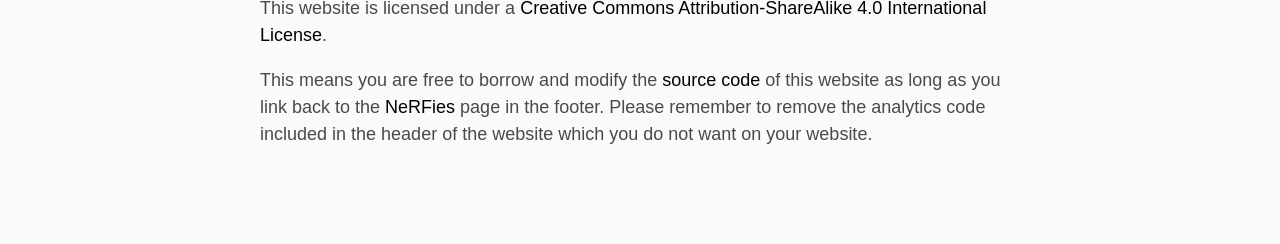
==== commit de26fba3: "Added elevation example with no mocap" ====
--- a/index.html
+++ b/index.html
@@ -303,6 +303,7 @@
               <option value="1149_policy">Policy with 1 block</option>
               <!-- <option value="1150_policy">Policy Example #3</option> -->
               <option value="1176_policy">Policy with 2 blocks</option>
+              <option value="elevation_no_mocap">Policy with no mocap</option>
             </optgroup>
             <optgroup label="Baseline Examples">
               <option value="1134_baseline">Baseline #1</option>
@@ -345,6 +346,10 @@
             <figure id="figure-1176_policy" class="video-figure" style="display: none;">
               <video id="1176_policy" controls autoplay loop muted playsinline src="./resources/elevation/mvi_1176_policy.mp4" poster="./resources/loading-icon.gif" style="width: 100%; border: 1px solid #bbb; border-radius: 10px;"></video>
               <figcaption class="has-text-centered mt-2">Policy with 2 blocks</figcaption>
+            </figure>
+            <figure id="figure-elevation_no_mocap" class="video-figure" style="display: none;">
+              <video id="elevation_no_mocap" controls autoplay loop muted playsinline src="./resources/elevation/elevation_no_mocap.mp4" poster="./resources/loading-icon.gif" style="width: 100%; border: 1px solid #bbb; border-radius: 10px;"></video>
+              <figcaption class="has-text-centered mt-2">Policy with no mocap</figcaption>
             </figure>
             <figure id="figure-1134_baseline" class="video-figure" style="display: none;">
               <video id="1134_baseline" controls autoplay loop muted playsinline src="./resources/elevation/mvi_1134_baseline.mp4" poster="./resources/loading-icon.gif" style="width: 100%; border: 1px solid #bbb; border-radius: 10px;"></video>
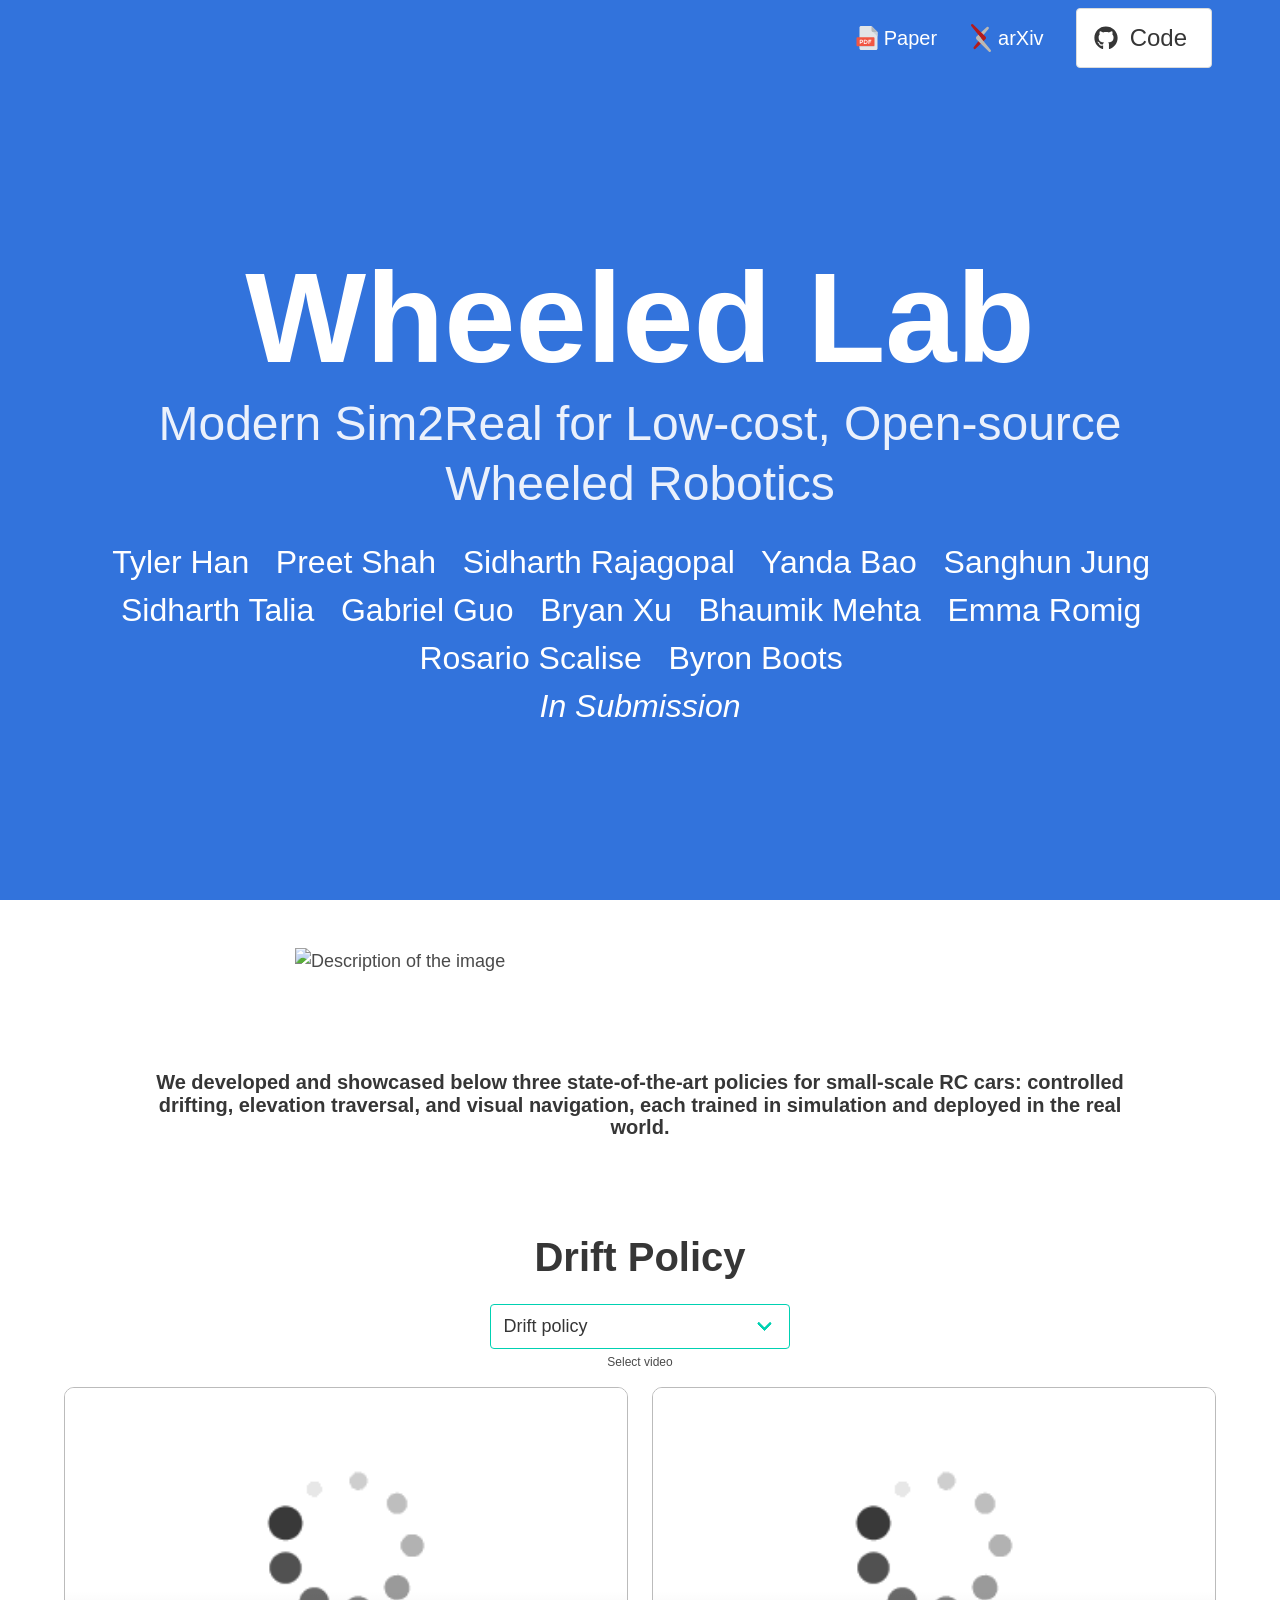
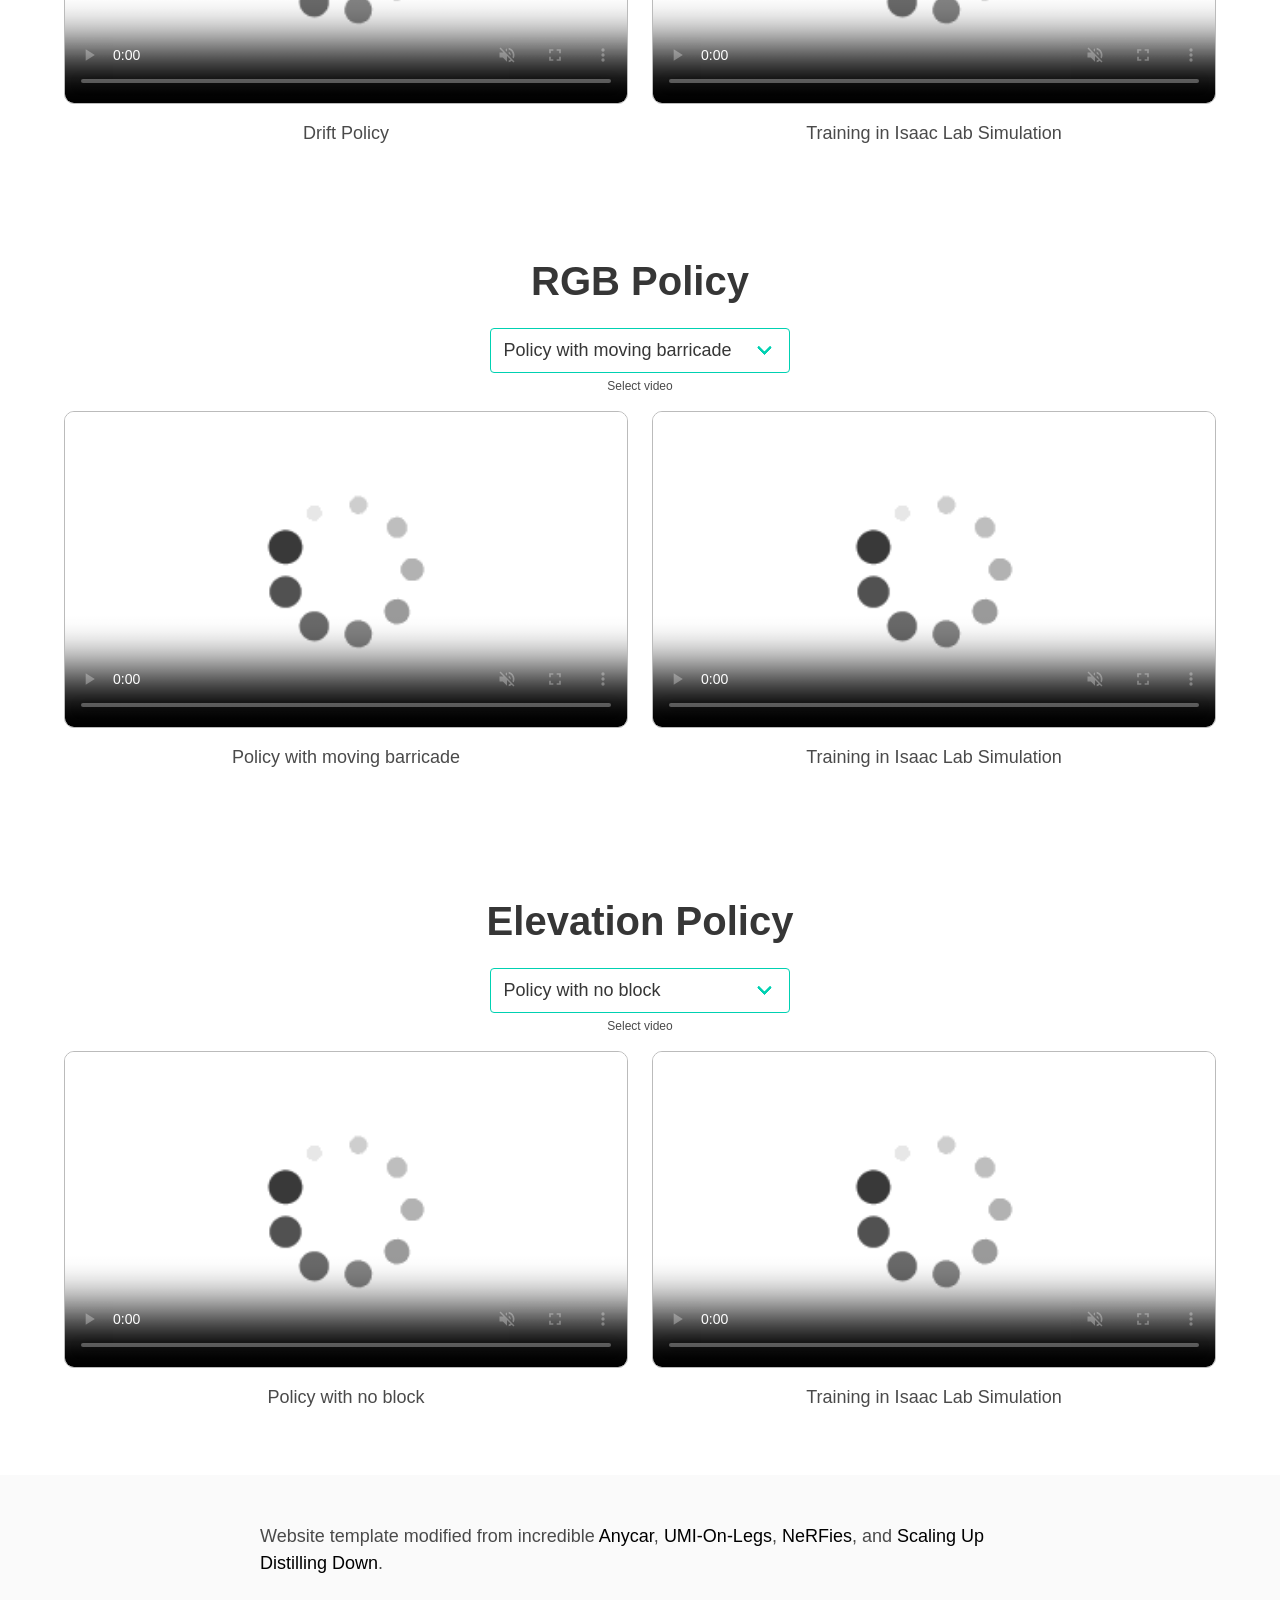
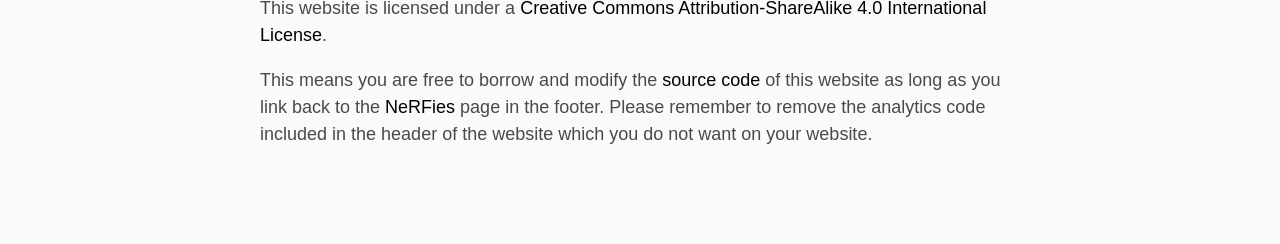
==== commit 499c15dc: "new elevation video" ====
--- a/index.html
+++ b/index.html
@@ -248,6 +248,7 @@
           <optgroup label="Policy Examples">
             <option value="rgb_moving_barricade">Policy with moving barricade</option>
             <option value="rgb_no_moving_barricade">Policy without moving barricade</option>
+            <option value="rgb_no_mocap">Policy with no mocap</option>
           </optgroup>
           <optgroup label="Baseline Examples">
             <option value="rgb_baseline">Baseline</option>
@@ -269,6 +270,10 @@
           <figure id="figure-rgb_no_moving_barricade" class="video-figure" style="display: none;">
             <video id="rgb_no_moving_barricade" controls autoplay loop muted playsinline src="./resources/rgb/mlp_aug_test.mp4" poster="./resources/loading-icon.gif" style="width: 100%; border: 1px solid #bbb; border-radius: 10px;"></video>
             <figcaption class="has-text-centered mt-2">Policy without moving barricade</figcaption>
+          </figure>
+          <figure id="figure-rgb_no_mocap" class="video-figure" style="display: none;">
+            <video id="rgb_no_mocap" controls autoplay loop muted playsinline src="./resources/rgb/2245.mp4" poster="./resources/loading-icon.gif" style="width: 100%; border: 1px solid #bbb; border-radius: 10px;"></video>
+            <figcaption class="has-text-centered mt-2">Policy with no mocap</figcaption>
           </figure>
           <figure id="figure-rgb_baseline" class="video-figure" style="display: none;">
             <video id="rgb_baseline" controls autoplay loop muted playsinline src="./resources/rgb/CNN_No_Aug_baseline.mp4" poster="./resources/loading-icon.gif" style="width: 100%; border: 1px solid #bbb; border-radius: 10px;"></video>
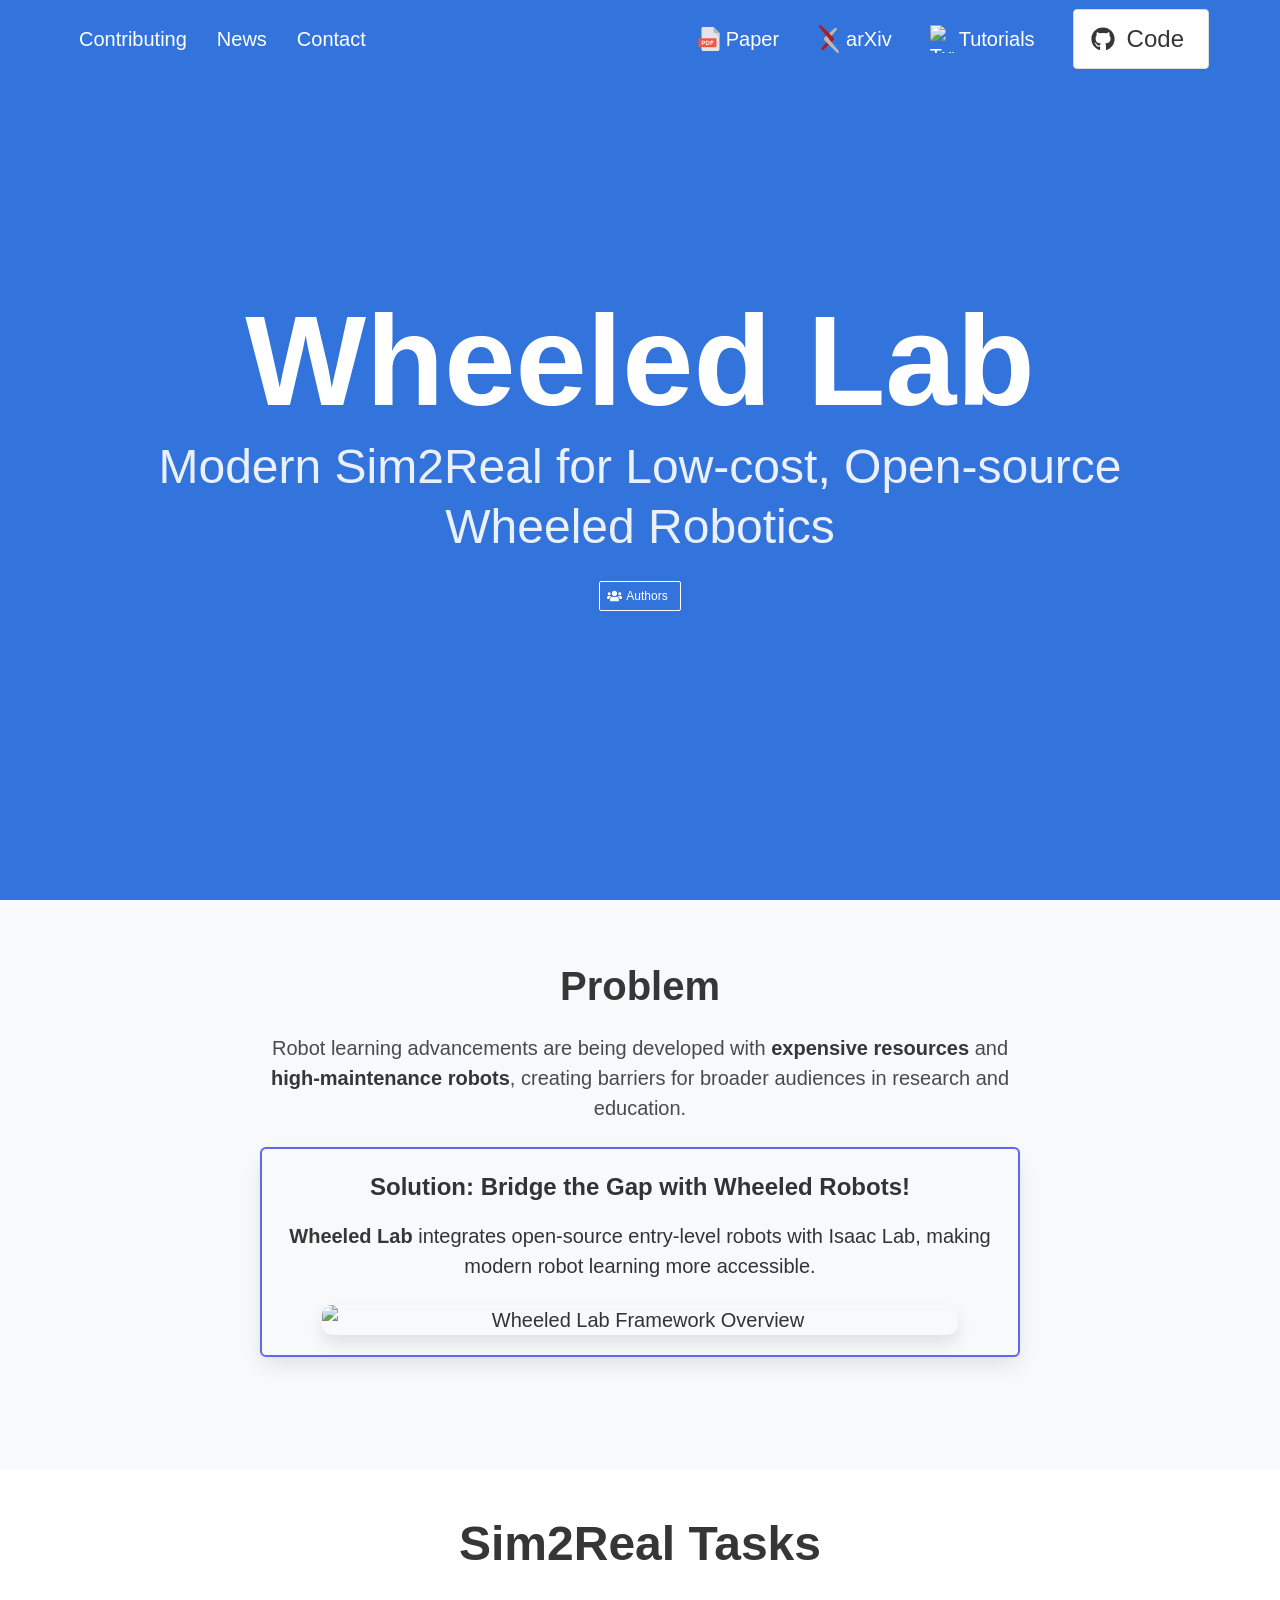
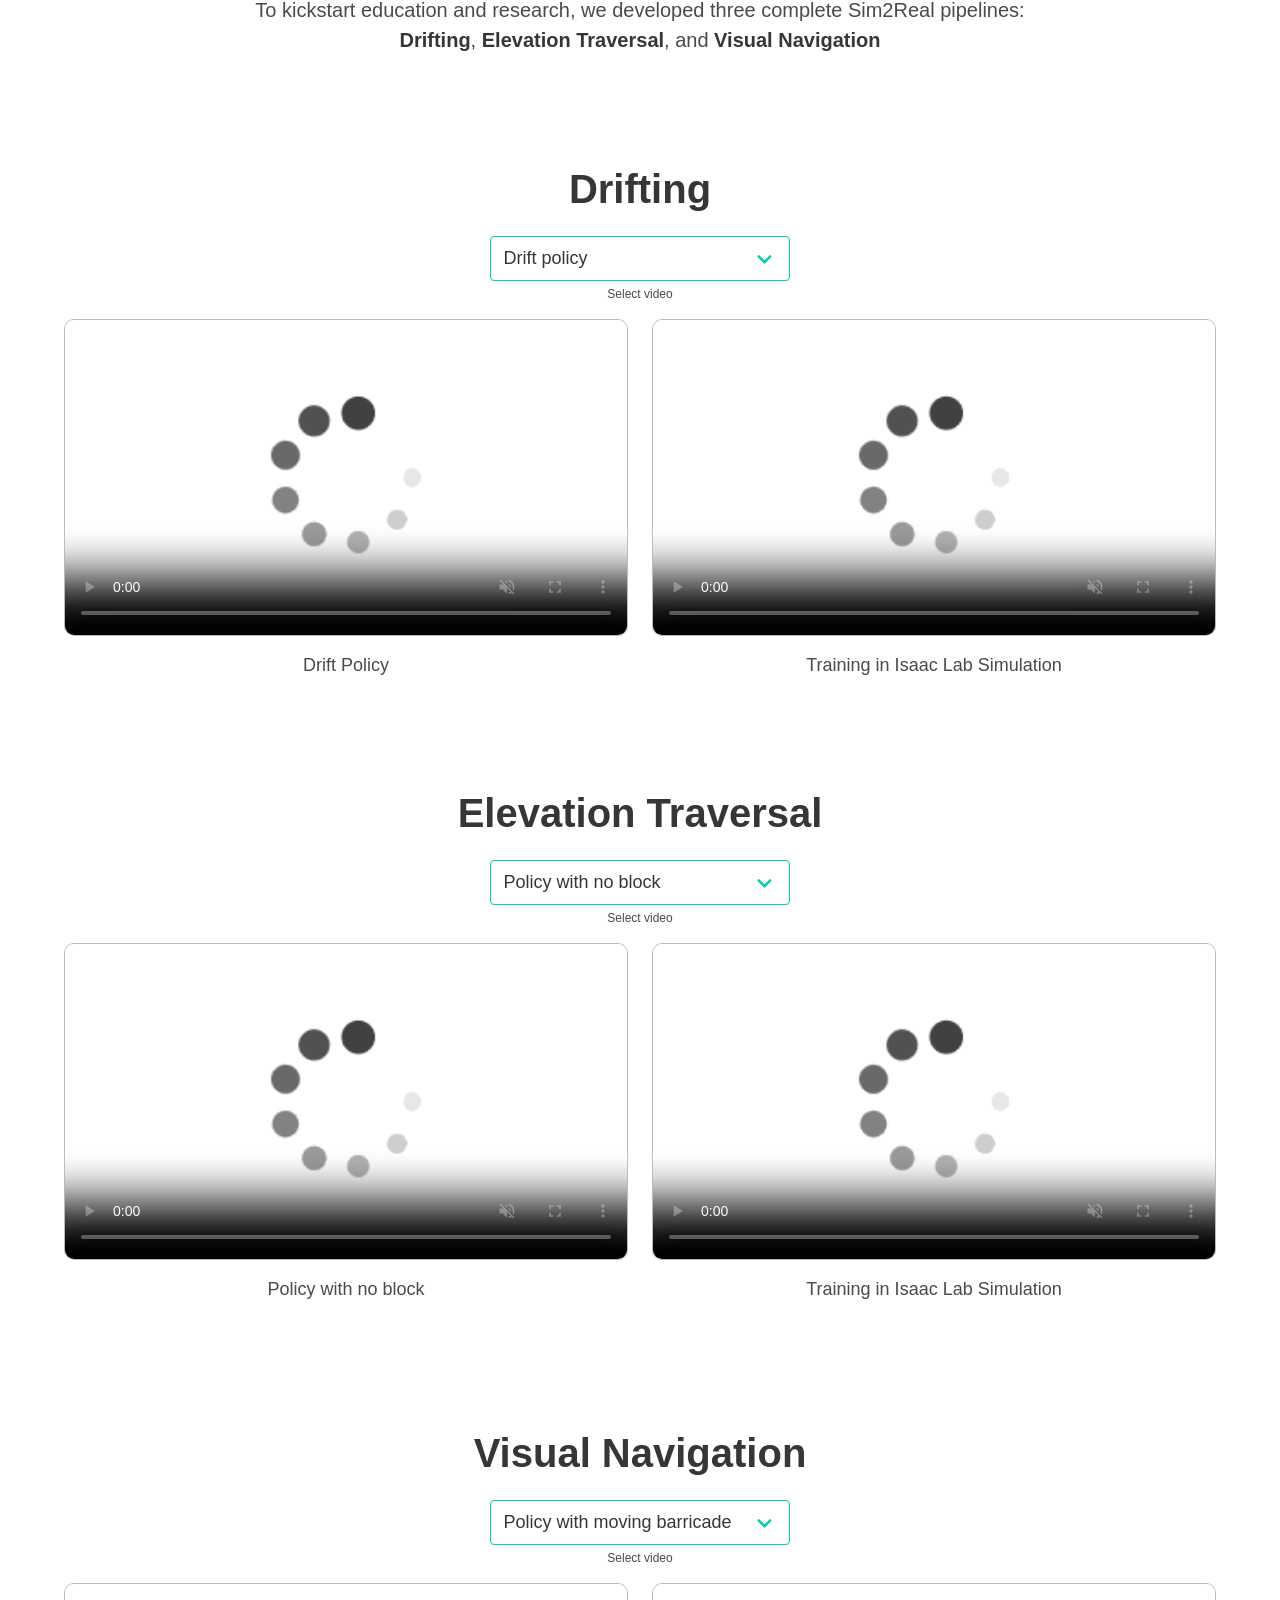
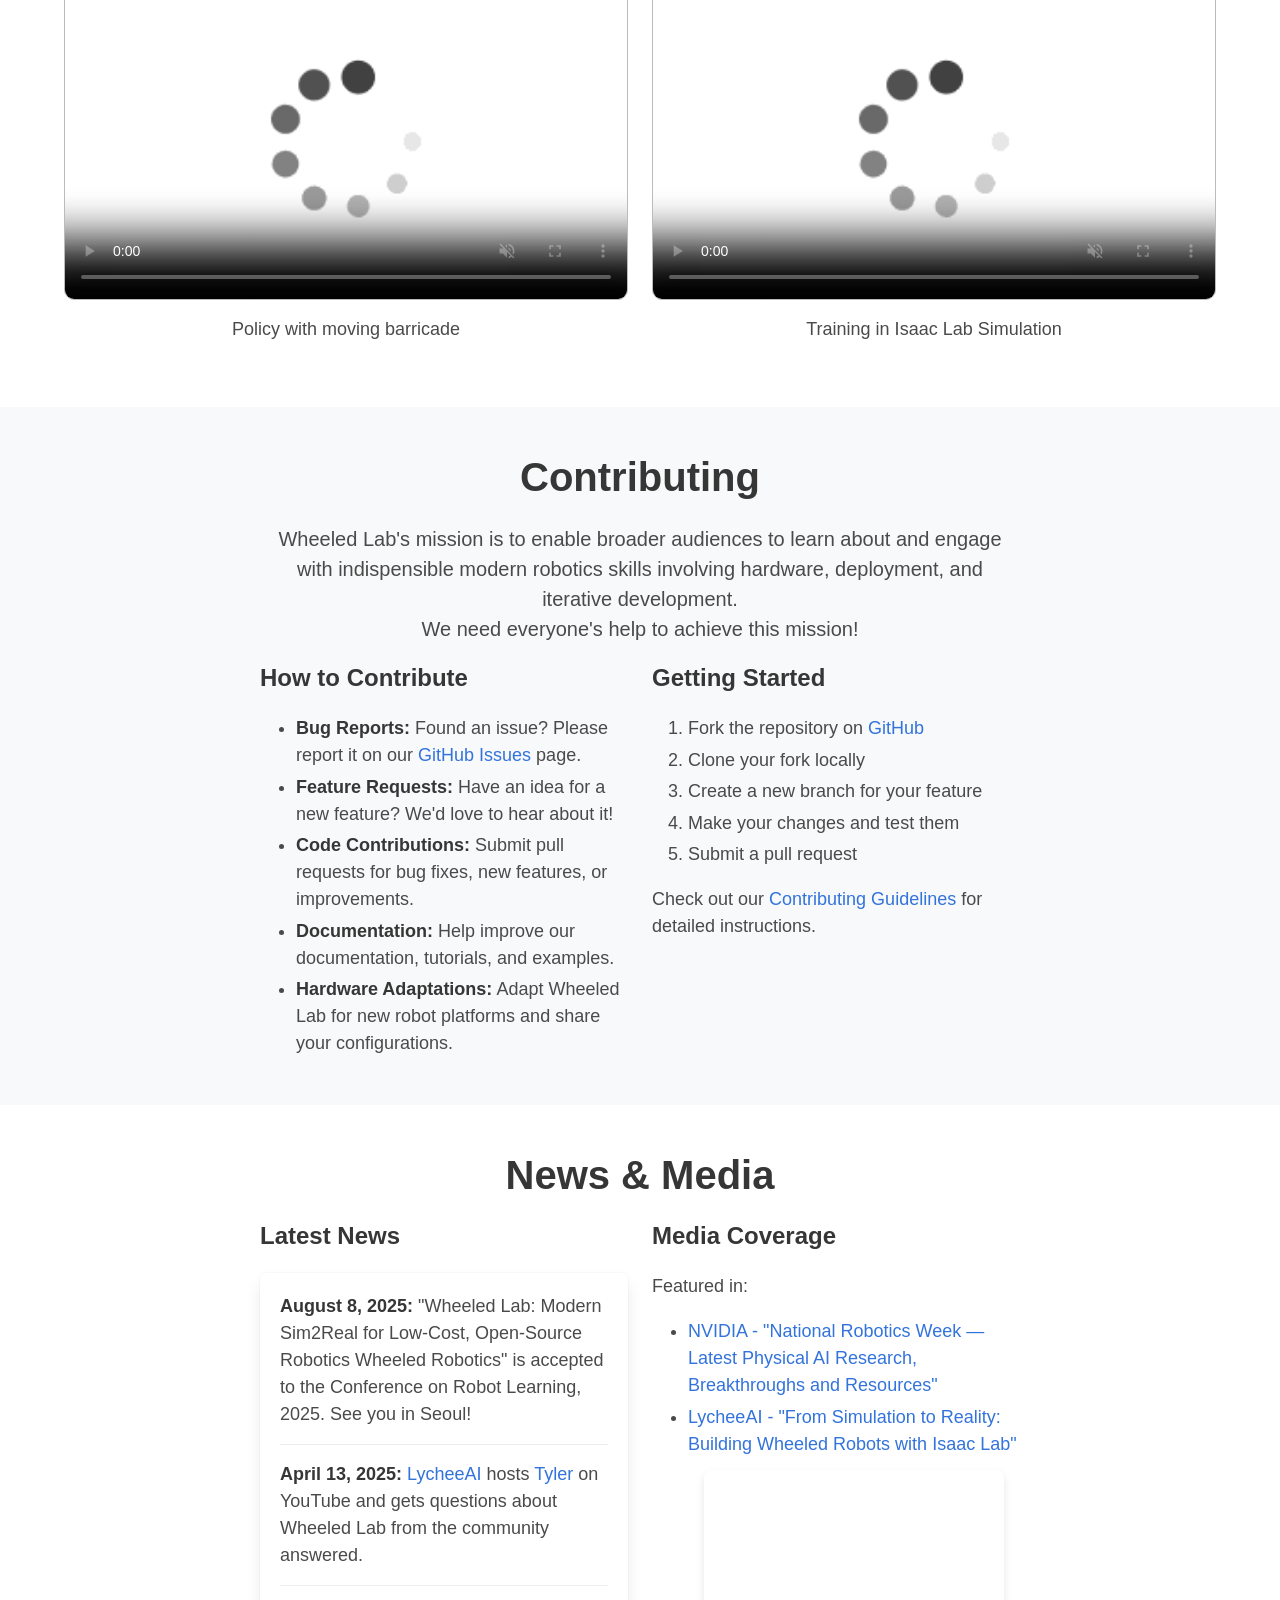
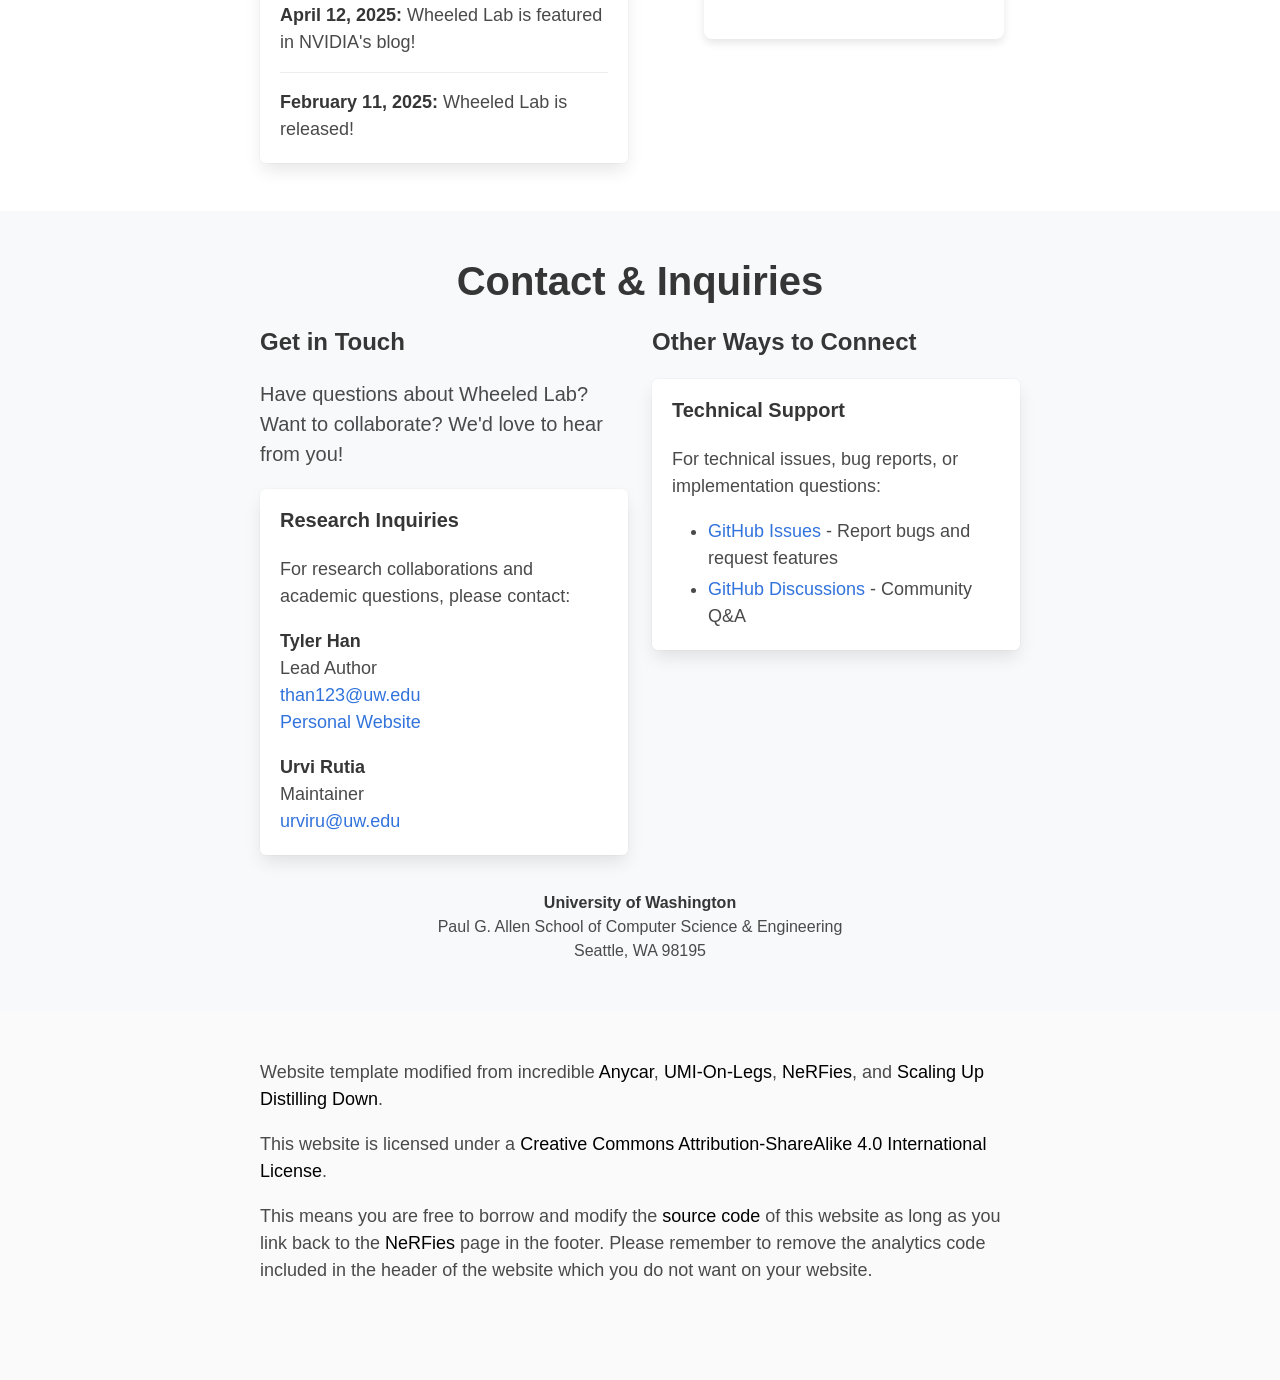
==== commit 53539af3: "Update maintainer information in index.html" ====
--- a/index.html
+++ b/index.html
@@ -48,6 +48,11 @@
       <header class="navbar">
         <div class="container is-size-5">
           <div class="navbar-menu">
+            <div class="navbar-start">
+              <a class="navbar-item" href="#contributing">Contributing</a>
+              <a class="navbar-item" href="#news">News</a>
+              <a class="navbar-item" href="#contact">Contact</a>
+            </div>
             <div class="navbar-end">
               <a class="navbar-item pl-4 pr-4" href="https://arxiv.org/pdf/2502.07380">
                 <span class="icon" style="margin-right:5px;">
@@ -65,6 +70,12 @@
                   <img src="./static/images/youtube.svg" alt="Youtube" />
                 </span>
                 <span>Video</span> </a> -->
+              <a class="navbar-item pl-4 pr-4" href="https://lycheeai-hub.com/isaac-lab/projects/wheeled-lab">
+                <span class="icon" style="margin-right:5px;">
+                  <img src="./static/images/lycheeai.avif" alt="Tutorials" />
+                </span>
+                <span>Tutorials</span>
+              </a>
               <span class="navbar-item  pl-4 pr-4">
                 <a href="https://github.com/UWRobotLearning/WheeledLab" class="button is-inverted is-large">
                   <span class="icon">
@@ -91,23 +102,38 @@
         <h1 class="subtitle is-1 publication-title is-size-4-mobile" style="font-size: 3rem;">
           Modern Sim2Real for Low-cost, Open-source Wheeled Robotics
         </h1>
-        <span class="author-block" style="font-size: 2rem;">
-          <a href="https://thanandnow.github.io/">Tyler Han</a>&nbsp;&nbsp;
-          <a href="https://www.linkedin.com/in/preet-shah-795a0a190/">Preet Shah</a>&nbsp;&nbsp;
-          <a href="https://www.linkedin.com/in/sidharth-rajagopal-66932a221/">Sidharth Rajagopal</a>&nbsp;&nbsp;
-          <a href="https://www.linkedin.com/in/yanda-bao/">Yanda Bao</a>&nbsp;&nbsp;
-          <a href="https://shjung13.github.io/">Sanghun Jung</a>&nbsp;&nbsp;
-          <a href="https://www.sidharthtalia.com/">Sidharth Talia</a>&nbsp;&nbsp;
-          <a href="https://www.linkedin.com/in/gabriel-guo/">Gabriel Guo</a>&nbsp;&nbsp;
-          <a href="https://www.linkedin.com/in/bryan-hao-xu/">Bryan Xu</a>&nbsp;&nbsp;
-          <a href="https://www.linkedin.com/in/bhaumik-m/">Bhaumik Mehta</a>&nbsp;&nbsp;
-          <a href="https://www.linkedin.com/in/emma-romig-97201617/">Emma Romig</a>&nbsp;&nbsp;
-          <a href="https://rosarioscalise.com/">Rosario Scalise</a>&nbsp;&nbsp;
-          <a href="https://homes.cs.washington.edu/~bboots/">Byron Boots</a>&nbsp;&nbsp;
-        </span>
-        <h1 class="is-2 is-italic is-size-4-mobile" style="font-size: 2rem;">
-          In Submission
-        </h1>
+        
+        <!-- Authors Toggle Button -->
+        <div class="mt-4">
+          <button id="authors-toggle" class="button is-outlined is-white is-small">
+            <span class="icon">
+              <i class="fas fa-users"></i>
+            </span>
+            <span>Authors</span>
+          </button>
+        </div>
+        
+        <!-- Authors Section (hidden by default) -->
+        <div id="authors-section" class="mt-4" style="display: none;">
+          <div class="author-block" style="font-size: 1.6rem;">
+            <a href="https://thanandnow.github.io/">Tyler Han</a>&nbsp;&nbsp;
+            <a href="https://www.linkedin.com/in/preet-shah-795a0a190/">Preet Shah</a>&nbsp;&nbsp;
+            <a href="https://www.linkedin.com/in/sidharth-rajagopal-66932a221/">Sidharth Rajagopal</a>&nbsp;&nbsp;
+            <a href="https://www.linkedin.com/in/yanda-bao/">Yanda Bao</a>&nbsp;&nbsp;
+            <a href="https://shjung13.github.io/">Sanghun Jung</a>&nbsp;&nbsp;
+            <a href="https://www.sidharthtalia.com/">Sidharth Talia</a>&nbsp;&nbsp;
+            <a href="https://www.linkedin.com/in/gabriel-guo/">Gabriel Guo</a>&nbsp;&nbsp;
+            <a href="https://www.linkedin.com/in/bryan-hao-xu/">Bryan Xu</a>&nbsp;&nbsp;
+            <a href="https://www.linkedin.com/in/bhaumik-m/">Bhaumik Mehta</a>&nbsp;&nbsp;
+            <a href="https://www.linkedin.com/in/emma-romig-97201617/">Emma Romig</a>&nbsp;&nbsp;
+            <a href="https://rosarioscalise.com/">Rosario Scalise</a>&nbsp;&nbsp;
+            <a href="https://homes.cs.washington.edu/~bboots/">Byron Boots</a>&nbsp;&nbsp;
+          </div>
+          <div class="mt-3">
+            <br>
+            <img src="./resources/uw_signature.png" alt="University of Washington" style="height: 5em; vertical-align: middle; margin-right: -0.2em; margin-top: -0.2em;">
+          </div>
+        </div>
         <div class="column has-text-centered is-hidden-tablet">
           <div class="publication-links">
             <!-- PDF Link. -->
@@ -152,42 +178,50 @@
     </div>
   </section>
 
-
-<!-- <section class="section">
-  <div class="container" style="width:80%;">
-    <img src="./resources/fig1.jpg" alt="Description of the image" style="width: 80%;">
-    <div class="columns is-vcentered">
-      <div class="column is-5">
-        <p>
-          Simulation has been crucial in recent robotics milestones but often rely on expensive and high-maintenance platforms, limiting access to broader robotics audiences. <br><br>
-
-          Introducing <b>Wheeled Lab</b>, a framework for low-cost, open-source wheeled platforms widely used in education and research. Through integration with Isaac Lab, Wheeled Lab brings
-          modern techniques in Sim2Real, such as domain randomization, sensor simulation, and end-to-end learning, to new user communities.<br><br>
-
-          By bridging the gap between advanced Sim2Real methods and affordable, available robotics, Wheeled Lab aims to democratize access to cutting-edge tools, fostering innovation and education in a broader robotics context. The entire stack is low-cost and open-source.
-        </p>
-      </div>
-      <div class="column is-7">
-        <img src="./resources/fig1.jpg" alt="Description of the image" style="width: 100%;">
-      </div>
-    </div>
-  </div>
-</section> -->
+<!-- Problem Section -->
+<section class="section" style="background-color: #f8f9fa; padding: 4rem 0;">
+  <div class="container">
+    <div class="columns is-centered">
+      <div class="column is-8">
+        <h2 class="title is-2 has-text-centered" id="problem">Problem</h2>
+        <div class="content is-size-5">
+          <p class="has-text-centered mb-5">
+            Robot learning advancements are being developed with <strong>expensive resources</strong> and <strong>high-maintenance robots</strong>, creating barriers for broader audiences in research and education.
+          </p>
+          
+          <div class="has-text-centered mt-5">
+            <div class="box" style="background: transparent; border: 2px solid #6366f1; color: #333; margin-bottom: 3rem;">
+              <div class="content">
+                <p class="is-size-4 has-text-weight-semibold mb-4">
+                  Solution: Bridge the Gap with Wheeled Robots!
+                </p>
+                <p class="is-size-5 mb-4">
+                  <strong>Wheeled Lab</strong> integrates open-source entry-level robots with Isaac Lab, making modern robot learning more accessible.
+                </p>
+              </div>
+              <div class="container" style="width: 100%;">
+                <figure class="image">
+                  <img src="./resources/fig1.png" alt="Wheeled Lab Framework Overview" style="width: 100%; display: block; margin: 0 auto; border-radius: 10px; box-shadow: 0 8px 16px rgba(0,0,0,0.1);">
+                </figure>
+              </div>
+            </div>
+          </div>
+        </div>
+      </div>
+    </div>
+  </div>
+</section>
 
 <section class="section">
-  <div class="container" style="width: 80%;">
-    <img src="./resources/fig1.jpg" alt="Description of the image" style="width: 70%; display: block; margin: 0 auto;">
-  </div>
-</section>
-
-<section class="section">
-  <h2 class="title is-5 has-text-centered" style="width: 80vw; max-width: 1000px; margin: 0 auto; padding: 0 0px;">
-    We developed and showcased below three state-of-the-art policies for small-scale RC cars: controlled drifting, elevation traversal, and visual navigation, each trained in simulation and deployed in the real world.
-  </h2>
+  <h2 class="title is-1" style="text-align: center;" id="drifting">Sim2Real Tasks</h2>
+    <p class="is-size-5 has-text-centered mb-4">
+      To kickstart education and research, we developed three complete Sim2Real pipelines:<br>
+      <strong>Drifting</strong>, <strong>Elevation Traversal</strong>, and <strong>Visual Navigation</strong>
+    </p>
 </section>
 <section class="section">
   <div class="container is-max-fullhd">
-  <h2 class="title is-2" style="text-align: center;">Drift Policy</h2>
+  <h2 class="title is-2" style="text-align: center;" id="drifting">Drifting</h2>
     <div class="has-text-centered mb-4">
       <div class="select is-primary" style="position: relative; width: 300px; margin: 0 auto;">
         <select id="drift-video-selector" style="width: 100%;">
@@ -241,63 +275,7 @@
 
 <section class="section" style="padding: 4rem 0;">
   <div class="container is-max-fullhd">
-    <h2 class="title is-2" style="text-align: center;">RGB Policy</h2>
-    <div class="has-text-centered mb-4">
-      <div class="select is-primary" style="position: relative; width: 300px; margin: 0 auto;">
-        <select id="rgb-video-selector" style="width: 100%;">
-          <optgroup label="Policy Examples">
-            <option value="rgb_moving_barricade">Policy with moving barricade</option>
-            <option value="rgb_no_moving_barricade">Policy without moving barricade</option>
-            <option value="rgb_no_mocap">Policy with no mocap</option>
-          </optgroup>
-          <optgroup label="Baseline Examples">
-            <option value="rgb_baseline">Baseline</option>
-          </optgroup>
-        </select>
-        <div style="position: absolute; right: 10px; top: 50%; transform: translateY(-50%);"></div>
-      </div>
-      <p class="help mt-1">Select video</p>
-    </div>
-
-    <div class="columns is-vcentered">
-      <!-- Left Column for Selected Video -->
-      <div class="column is-half">
-        <div id="video-container" class="has-text-centered">
-          <figure id="figure-rgb_moving_barricade" class="video-figure">
-            <video id="rgb_moving_barricade" controls autoplay loop muted playsinline src="./resources/rgb/mlp_aug_barricade.mp4" poster="./resources/loading-icon.gif" style="width: 100%; border: 1px solid #bbb; border-radius: 10px;"></video>
-            <figcaption class="has-text-centered mt-2">Policy with moving barricade</figcaption>
-          </figure>
-          <figure id="figure-rgb_no_moving_barricade" class="video-figure" style="display: none;">
-            <video id="rgb_no_moving_barricade" controls autoplay loop muted playsinline src="./resources/rgb/mlp_aug_test.mp4" poster="./resources/loading-icon.gif" style="width: 100%; border: 1px solid #bbb; border-radius: 10px;"></video>
-            <figcaption class="has-text-centered mt-2">Policy without moving barricade</figcaption>
-          </figure>
-          <figure id="figure-rgb_no_mocap" class="video-figure" style="display: none;">
-            <video id="rgb_no_mocap" controls autoplay loop muted playsinline src="./resources/rgb/2245.mp4" poster="./resources/loading-icon.gif" style="width: 100%; border: 1px solid #bbb; border-radius: 10px;"></video>
-            <figcaption class="has-text-centered mt-2">Policy with no mocap</figcaption>
-          </figure>
-          <figure id="figure-rgb_baseline" class="video-figure" style="display: none;">
-            <video id="rgb_baseline" controls autoplay loop muted playsinline src="./resources/rgb/CNN_No_Aug_baseline.mp4" poster="./resources/loading-icon.gif" style="width: 100%; border: 1px solid #bbb; border-radius: 10px;"></video>
-            <figcaption class="has-text-centered mt-2">Baseline</figcaption>
-          </figure>
-        </div>
-      </div>
-
-      <!-- Right Column for Simulation Video -->
-      <div class="column is-half">
-        <div class="has-text-centered">
-          <figure id="figure-rgb_sim">
-            <video id="rgb_sim" controls autoplay loop muted playsinline src="./resources/rgb/rgb_sim_2.mp4" poster="./resources/loading-icon.gif" style="width: 100%; border: 1px solid #bbb; border-radius: 10px;"></video>
-            <figcaption class="has-text-centered mt-2">Training in Isaac Lab Simulation</figcaption>
-          </figure>
-        </div>
-      </div>
-    </div>
-  </div>
-</section>
-
-<section class="section" style="padding: 4rem 0;">
-  <div class="container is-max-fullhd">
-    <h2 class="title is-2" style="text-align: center;">Elevation Policy</h2>
+    <h2 class="title is-2" style="text-align: center;" id="elevation">Elevation Traversal</h2>
       <div class="has-text-centered mb-4">
         <div class="select is-primary" style="position: relative; width: 300px; margin: 0 auto;">
           <select id="elevation-video-selector" style="width: 100%;">
@@ -380,6 +358,257 @@
   </div>
 </section>
 
+<section class="section" style="padding: 4rem 0;">
+  <div class="container is-max-fullhd">
+    <h2 class="title is-2" style="text-align: center;" id="visual-navigation">Visual Navigation</h2>
+    <div class="has-text-centered mb-4">
+      <div class="select is-primary" style="position: relative; width: 300px; margin: 0 auto;">
+        <select id="rgb-video-selector" style="width: 100%;">
+          <optgroup label="Policy Examples">
+            <option value="rgb_moving_barricade">Policy with moving barricade</option>
+            <option value="rgb_no_moving_barricade">Policy without moving barricade</option>
+            <option value="rgb_no_mocap">Policy with no mocap</option>
+          </optgroup>
+          <optgroup label="Baseline Examples">
+            <option value="rgb_baseline">Baseline</option>
+          </optgroup>
+        </select>
+        <div style="position: absolute; right: 10px; top: 50%; transform: translateY(-50%);"></div>
+      </div>
+      <p class="help mt-1">Select video</p>
+    </div>
+
+    <div class="columns is-vcentered">
+      <!-- Left Column for Selected Video -->
+      <div class="column is-half">
+        <div id="video-container" class="has-text-centered">
+          <figure id="figure-rgb_moving_barricade" class="video-figure">
+            <video id="rgb_moving_barricade" controls autoplay loop muted playsinline src="./resources/rgb/mlp_aug_barricade.mp4" poster="./resources/loading-icon.gif" style="width: 100%; border: 1px solid #bbb; border-radius: 10px;"></video>
+            <figcaption class="has-text-centered mt-2">Policy with moving barricade</figcaption>
+          </figure>
+          <figure id="figure-rgb_no_moving_barricade" class="video-figure" style="display: none;">
+            <video id="rgb_no_moving_barricade" controls autoplay loop muted playsinline src="./resources/rgb/mlp_aug_test.mp4" poster="./resources/loading-icon.gif" style="width: 100%; border: 1px solid #bbb; border-radius: 10px;"></video>
+            <figcaption class="has-text-centered mt-2">Policy without moving barricade</figcaption>
+          </figure>
+          <figure id="figure-rgb_no_mocap" class="video-figure" style="display: none;">
+            <video id="rgb_no_mocap" controls autoplay loop muted playsinline src="./resources/rgb/2245.mp4" poster="./resources/loading-icon.gif" style="width: 100%; border: 1px solid #bbb; border-radius: 10px;"></video>
+            <figcaption class="has-text-centered mt-2">Policy with no mocap</figcaption>
+          </figure>
+          <figure id="figure-rgb_baseline" class="video-figure" style="display: none;">
+            <video id="rgb_baseline" controls autoplay loop muted playsinline src="./resources/rgb/CNN_No_Aug_baseline.mp4" poster="./resources/loading-icon.gif" style="width: 100%; border: 1px solid #bbb; border-radius: 10px;"></video>
+            <figcaption class="has-text-centered mt-2">Baseline</figcaption>
+          </figure>
+        </div>
+      </div>
+
+      <!-- Right Column for Simulation Video -->
+      <div class="column is-half">
+        <div class="has-text-centered">
+          <figure id="figure-rgb_sim">
+            <video id="rgb_sim" controls autoplay loop muted playsinline src="./resources/rgb/rgb_sim_2.mp4" poster="./resources/loading-icon.gif" style="width: 100%; border: 1px solid #bbb; border-radius: 10px;"></video>
+            <figcaption class="has-text-centered mt-2">Training in Isaac Lab Simulation</figcaption>
+          </figure>
+        </div>
+      </div>
+    </div>
+  </div>
+</section>
+
+
+<!-- Contributing Section -->
+<section class="section" style="background-color: #f8f9fa;">
+  <div class="container">
+    <div class="columns is-centered">
+      <div class="column is-8">
+        <h2 class="title is-2 has-text-centered" id="contributing">Contributing</h2>
+        <div class="content">
+          <p class="has-text-centered is-size-5">
+            Wheeled Lab's mission is to enable broader audiences to learn about and engage with indispensible modern robotics skills involving hardware, deployment, and iterative development.
+            <br>
+            We need everyone's help to achieve this mission!
+          </p>
+          
+          <div class="columns">
+            <div class="column">
+              <h3 class="title is-4">How to Contribute</h3>
+              <ul>
+                <li><strong>Bug Reports:</strong> Found an issue? Please report it on our <a href="https://github.com/UWRobotLearning/WheeledLab/issues">GitHub Issues</a> page.</li>
+                <li><strong>Feature Requests:</strong> Have an idea for a new feature? We'd love to hear about it!</li>
+                <li><strong>Code Contributions:</strong> Submit pull requests for bug fixes, new features, or improvements.</li>
+                <li><strong>Documentation:</strong> Help improve our documentation, tutorials, and examples.</li>
+                <li><strong>Hardware Adaptations:</strong> Adapt Wheeled Lab for new robot platforms and share your configurations.</li>
+              </ul>
+            </div>
+            <div class="column">
+              <h3 class="title is-4">Getting Started</h3>
+              <ol>
+                <li>Fork the repository on <a href="https://github.com/UWRobotLearning/WheeledLab">GitHub</a></li>
+                <li>Clone your fork locally</li>
+                <li>Create a new branch for your feature</li>
+                <li>Make your changes and test them</li>
+                <li>Submit a pull request</li>
+              </ol>
+              <p>
+                Check out our <a href="https://github.com/UWRobotLearning/WheeledLab/blob/main/CONTRIBUTING.md">Contributing Guidelines</a> for detailed instructions.
+              </p>
+            </div>
+          </div>
+        </div>
+      </div>
+    </div>
+  </div>
+</section>
+
+<!-- News and Media Section -->
+<section class="section">
+  <div class="container">
+    <div class="columns is-centered">
+      <div class="column is-8">
+        <h2 class="title is-2 has-text-centered" id="news">News & Media</h2>
+        <div class="content">
+          <div class="columns">
+            <div class="column">
+              <h3 class="title is-4">Latest News</h3>
+              <div class="box">
+                <article class="media">
+                  <div class="media-content">
+                    <div class="content">
+                      <p>
+                        <strong>August 8, 2025:</strong> "Wheeled Lab: Modern Sim2Real for Low-Cost, Open-Source Robotics Wheeled Robotics" is accepted to the Conference on Robot Learning, 2025. See you in Seoul!
+                      </p>
+                    </div>
+                  </div>
+                </article>
+                <article class="media">
+                  <div class="media-content">
+                    <div class="content">
+                      <p>
+                        <strong>April 13, 2025:</strong> <a href="https://www.youtube.com/@LycheeAI">LycheeAI</a> hosts <a href="https://thanandnow.github.io/">Tyler</a> on YouTube and gets questions about Wheeled Lab from the community answered.
+                      </p>
+                    </div>
+                  </div>
+                </article>
+                <article class="media">
+                  <div class="media-content">
+                    <div class="content">
+                      <p>
+                        <strong>April 12, 2025:</strong> Wheeled Lab is featured in NVIDIA's blog!
+                      </p>
+                    </div>
+                  </div>
+                </article>
+                <article class="media">
+                  <div class="media-content">
+                    <div class="content">
+                      <p>
+                        <strong>February 11, 2025:</strong> Wheeled Lab is released! 
+                      </p>
+                    </div>
+                  </div>
+                </article>
+              </div>
+            </div>
+            <div class="column">
+              <h3 class="title is-4">Media Coverage</h3>
+              <div class="content">
+                <p>Featured in:</p>
+                <ul>
+                  <li><a href="https://blogs.nvidia.com/blog/national-robotics-week-2025/">NVIDIA - "National Robotics Week — Latest Physical AI Research, Breakthroughs and Resources"</a> </li>
+                  <li>
+                    <a href="https://www.youtube.com/watch?v=Y4b-cz2xB1w">LycheeAI - "From Simulation to Reality: Building Wheeled Robots with Isaac Lab"</a>
+                    <div class="has-text-centered mt-3">
+                      <iframe width="300" height="169" src="https://www.youtube.com/embed/Y4b-cz2xB1w?si=hS5_i6QpyL9W8ZVw" title="YouTube video player" frameborder="0" allow="accelerometer; autoplay; clipboard-write; encrypted-media; gyroscope; picture-in-picture; web-share" referrerpolicy="strict-origin-when-cross-origin" allowfullscreen style="border-radius: 8px; box-shadow: 0 4px 8px rgba(0,0,0,0.1);"></iframe>
+                    </div>
+                  </li>
+                </ul>
+              </div>
+            </div>
+          </div>
+        </div>
+      </div>
+    </div>
+  </div>
+</section>
+
+<!-- Contact Section -->
+<section class="section" style="background-color: #f8f9fa;">
+  <div class="container">
+    <div class="columns is-centered">
+      <div class="column is-8">
+        <h2 class="title is-2 has-text-centered" id="contact">Contact & Inquiries</h2>
+        <div class="content">
+          <div class="columns">
+            <div class="column">
+              <h3 class="title is-4">Get in Touch</h3>
+              <p class="is-size-5">
+                Have questions about Wheeled Lab? Want to collaborate? We'd love to hear from you!
+              </p>
+              
+              <div class="box">
+                <h4 class="title is-5">Research Inquiries</h4>
+                <p>
+                  For research collaborations and academic questions, please contact:
+                </p>
+                <p>
+                  <strong>Tyler Han</strong><br>
+                  Lead Author<br>
+                  <a href="mailto:than123@uw.edu">than123@uw.edu</a><br>
+                  <a href="https://thanandnow.github.io/">Personal Website</a>
+                </p>
+                <p>
+                  <strong>Urvi Rutia</strong><br>
+                  Maintainer<br>
+                  <a href="mailto:urviru@uw.edu">urviru@uw.edu</a><br>
+                </p>
+              </div>
+            </div>
+            <div class="column">
+              <h3 class="title is-4">Other Ways to Connect</h3>
+              
+              <div class="box">
+                <h4 class="title is-5">Technical Support</h4>
+                <p>
+                  For technical issues, bug reports, or implementation questions:
+                </p>
+                <ul>
+                  <li><a href="https://github.com/UWRobotLearning/WheeledLab/issues">GitHub Issues</a> - Report bugs and request features</li>
+                  <li><a href="https://github.com/UWRobotLearning/WheeledLab/discussions">GitHub Discussions</a> - Community Q&A</li>
+                </ul>
+              </div>
+
+              <!-- <div class="box">
+                <h4 class="title is-5">Follow Us</h4>
+                <div class="buttons">
+                  <a class="button is-primary" href="https://github.com/UWRobotLearning">
+                    <span class="icon">
+                      <i class="fab fa-github"></i>
+                    </span>
+                    <span>GitHub</span>
+                  </a>
+                  <a class="button is-info" href="https://twitter.com/uwrobotics">
+                    <span class="icon">
+                      <i class="fab fa-twitter"></i>
+                    </span>
+                    <span>Twitter</span>
+                  </a>
+                </div>
+              </div> -->
+            </div>
+          </div>
+          
+          <div class="has-text-centered mt-5">
+            <p class="is-size-6">
+              <strong>University of Washington</strong><br>
+              Paul G. Allen School of Computer Science & Engineering<br>
+              Seattle, WA 98195
+            </p>
+          </div>
+        </div>
+      </div>
+    </div>
+  </div>
+</section>
+
 <!-- <section class="section" id="BibTeX">
   <div class="container content">
     <h2 class="titile">BibTeX</h2>
@@ -423,5 +652,133 @@
   </div>
 </footer>
 <script src="./static/js/video.js"></script>
+<script>
+  // Authors toggle functionality
+  document.addEventListener('DOMContentLoaded', function() {
+    const authorsToggle = document.getElementById('authors-toggle');
+    const authorsSection = document.getElementById('authors-section');
+    const toggleIcon = authorsToggle.querySelector('i');
+    const toggleText = authorsToggle.querySelector('span:last-child');
+    
+    authorsToggle.addEventListener('click', function() {
+      if (authorsSection.style.display === 'none' || authorsSection.style.display === '') {
+        // Show authors
+        authorsSection.style.display = 'block';
+        authorsSection.style.animation = 'fadeIn 0.3s ease-in-out';
+        toggleIcon.className = 'fas fa-users';
+        toggleText.textContent = 'Hide Authors';
+        authorsToggle.classList.remove('is-outlined');
+        authorsToggle.classList.add('is-white');
+      } else {
+        // Hide authors
+        authorsSection.style.animation = 'fadeOut 0.3s ease-in-out';
+        setTimeout(() => {
+          authorsSection.style.display = 'none';
+        }, 300);
+        toggleIcon.className = 'fas fa-users';
+        toggleText.textContent = 'Authors';
+        authorsToggle.classList.add('is-outlined');
+        authorsToggle.classList.remove('is-white');
+      }
+    });
+  });
+  
+  // Navbar background change on scroll
+  window.addEventListener('scroll', function() {
+    const heroSection = document.querySelector('.hero');
+    const navbar = document.querySelector('.hero-head');
+    
+    if (heroSection && navbar) {
+      const heroHeight = heroSection.offsetHeight;
+      const scrollPosition = window.scrollY;
+      
+      // Add scrolled class when scrolled past 80% of hero section height
+      if (scrollPosition > heroHeight * 0.8) {
+        navbar.classList.add('scrolled');
+      } else {
+        navbar.classList.remove('scrolled');
+      }
+    }
+  });
+</script>
+<style>
+  html {
+    scroll-behavior: smooth;
+  }
+  
+  /* Fixed navbar styling */
+  .hero-head {
+    position: fixed;
+    top: 0;
+    left: 0;
+    right: 0;
+    z-index: 1000;
+    background-color: transparent;
+    backdrop-filter: none;
+    -webkit-backdrop-filter: none;
+    transition: all 0.3s ease-in-out;
+  }
+  
+  .hero-head.scrolled {
+    background-color: rgba(0, 0, 0, 0.8);
+    backdrop-filter: blur(10px);
+    -webkit-backdrop-filter: blur(10px);
+  }
+  
+  /* Remove body padding since navbar is always visible */
+  body {
+    padding-top: 0;
+  }
+  
+  /* Ensure navbar items are visible */
+  .navbar {
+    background-color: transparent;
+  }
+  
+  .navbar-item {
+    transition: all 0.2s ease;
+    border: 1px solid transparent;
+    border-radius: 4px;
+    margin: 0 2px;
+    color: white;
+  }
+  
+  .navbar-item:hover {
+    background-color: rgba(255, 255, 255, 0.1) !important;
+    border: 1px solid rgba(255, 255, 255, 0.3);
+    transform: translateY(-1px);
+    color: white;
+  }
+  
+  @keyframes fadeIn {
+    from { opacity: 0; transform: translateY(-10px); }
+    to { opacity: 1; transform: translateY(0); }
+  }
+  
+  @keyframes fadeOut {
+    from { opacity: 1; transform: translateY(0); }
+    to { opacity: 0; transform: translateY(-10px); }
+  }
+  
+  #authors-toggle {
+    transition: all 0.3s ease;
+  }
+  
+  #authors-toggle:hover {
+    transform: translateY(-2px);
+    box-shadow: 0 4px 8px rgba(0,0,0,0.2);
+  }
+  
+  .author-block a {
+    color: white;
+    text-decoration: none;
+    border-bottom: 1px solid transparent;
+    transition: border-bottom 0.2s ease;
+  }
+  
+  .author-block a:hover {
+    border-bottom: 1px solid white;
+  }
+</style>
 </body>
 </html>
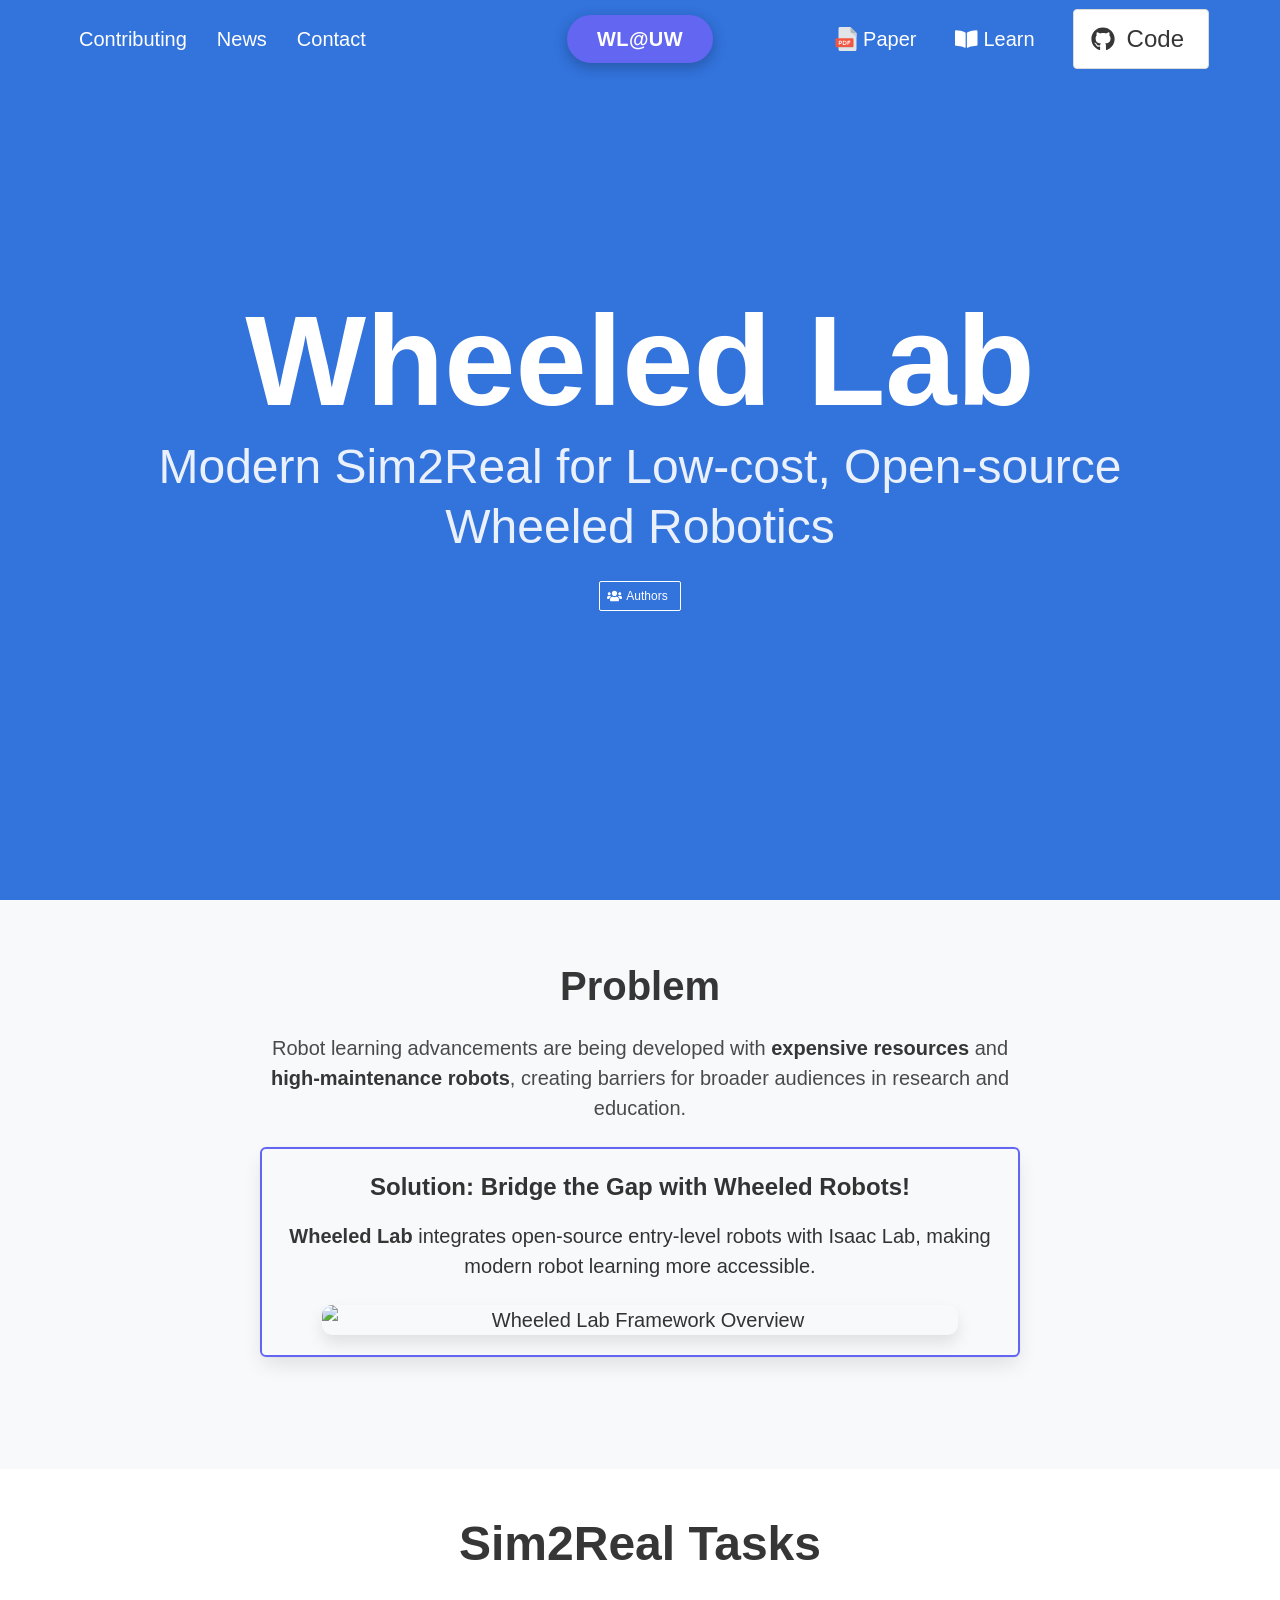
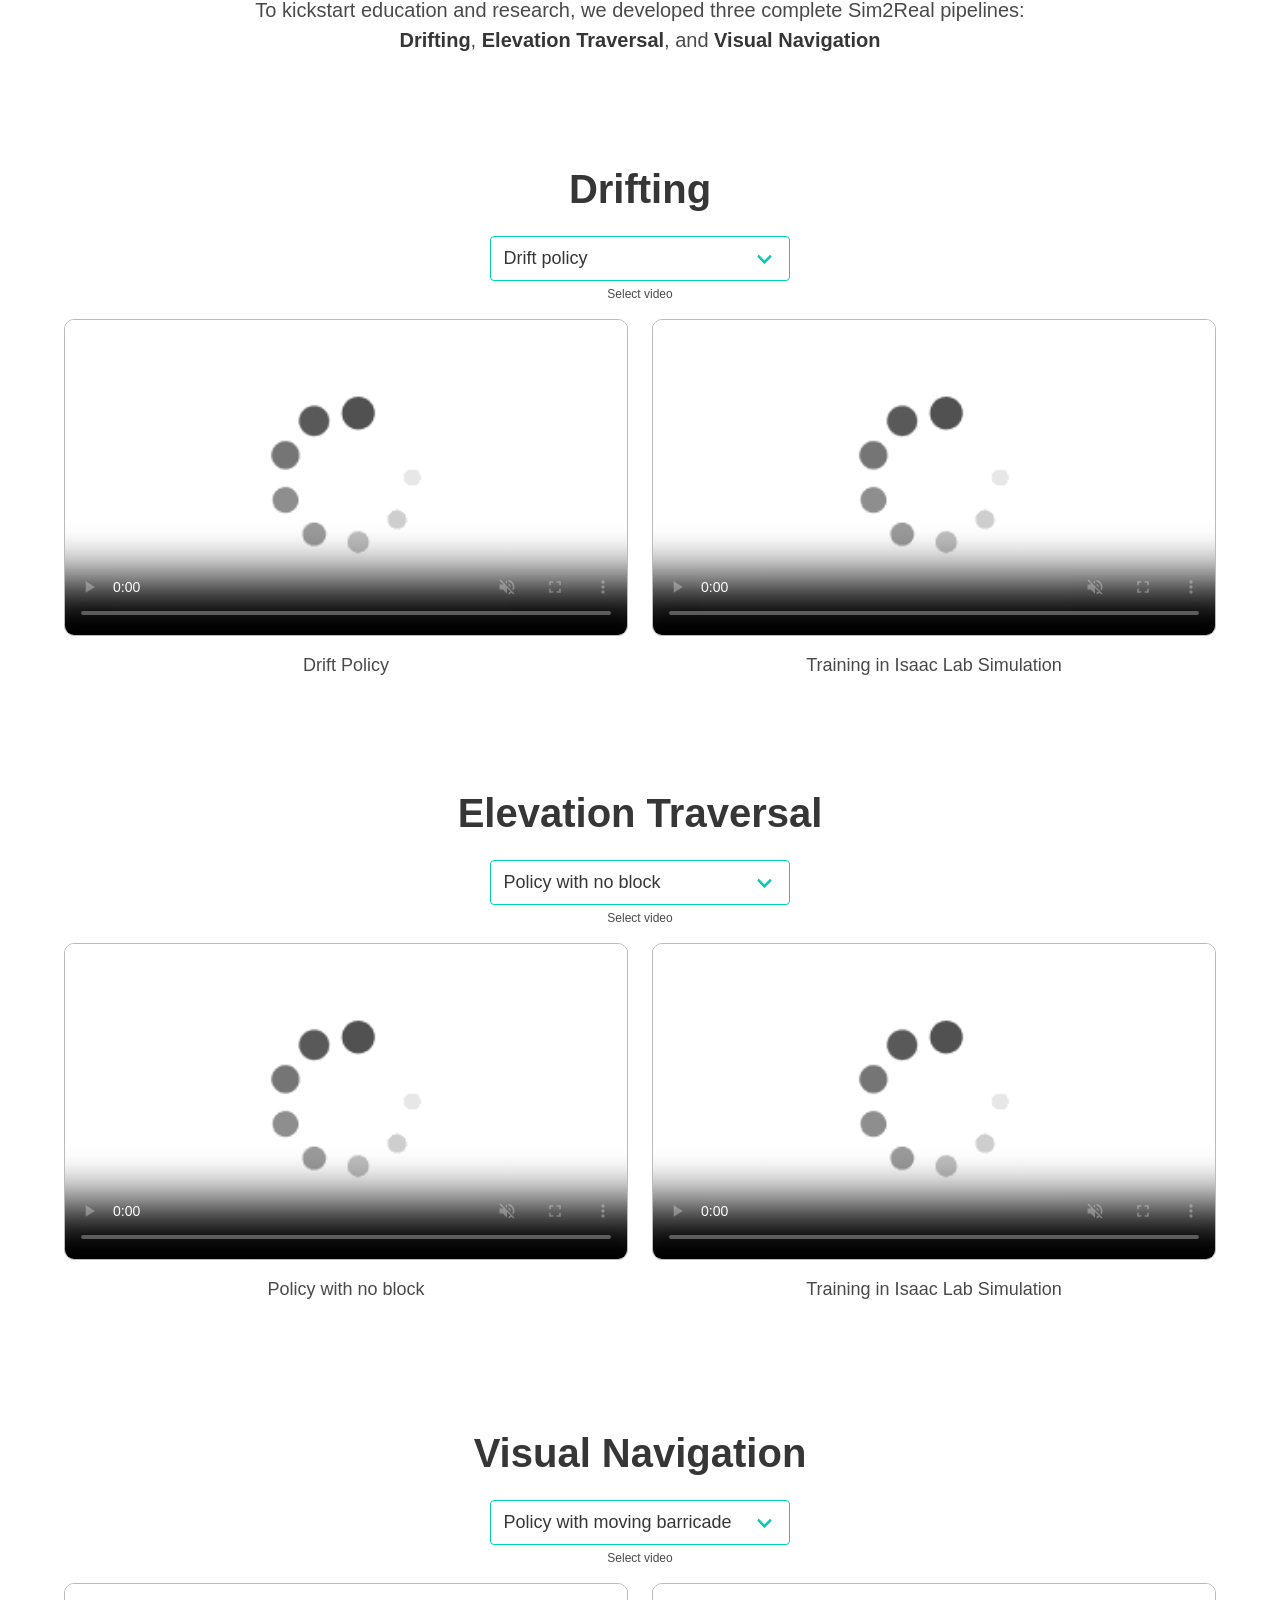
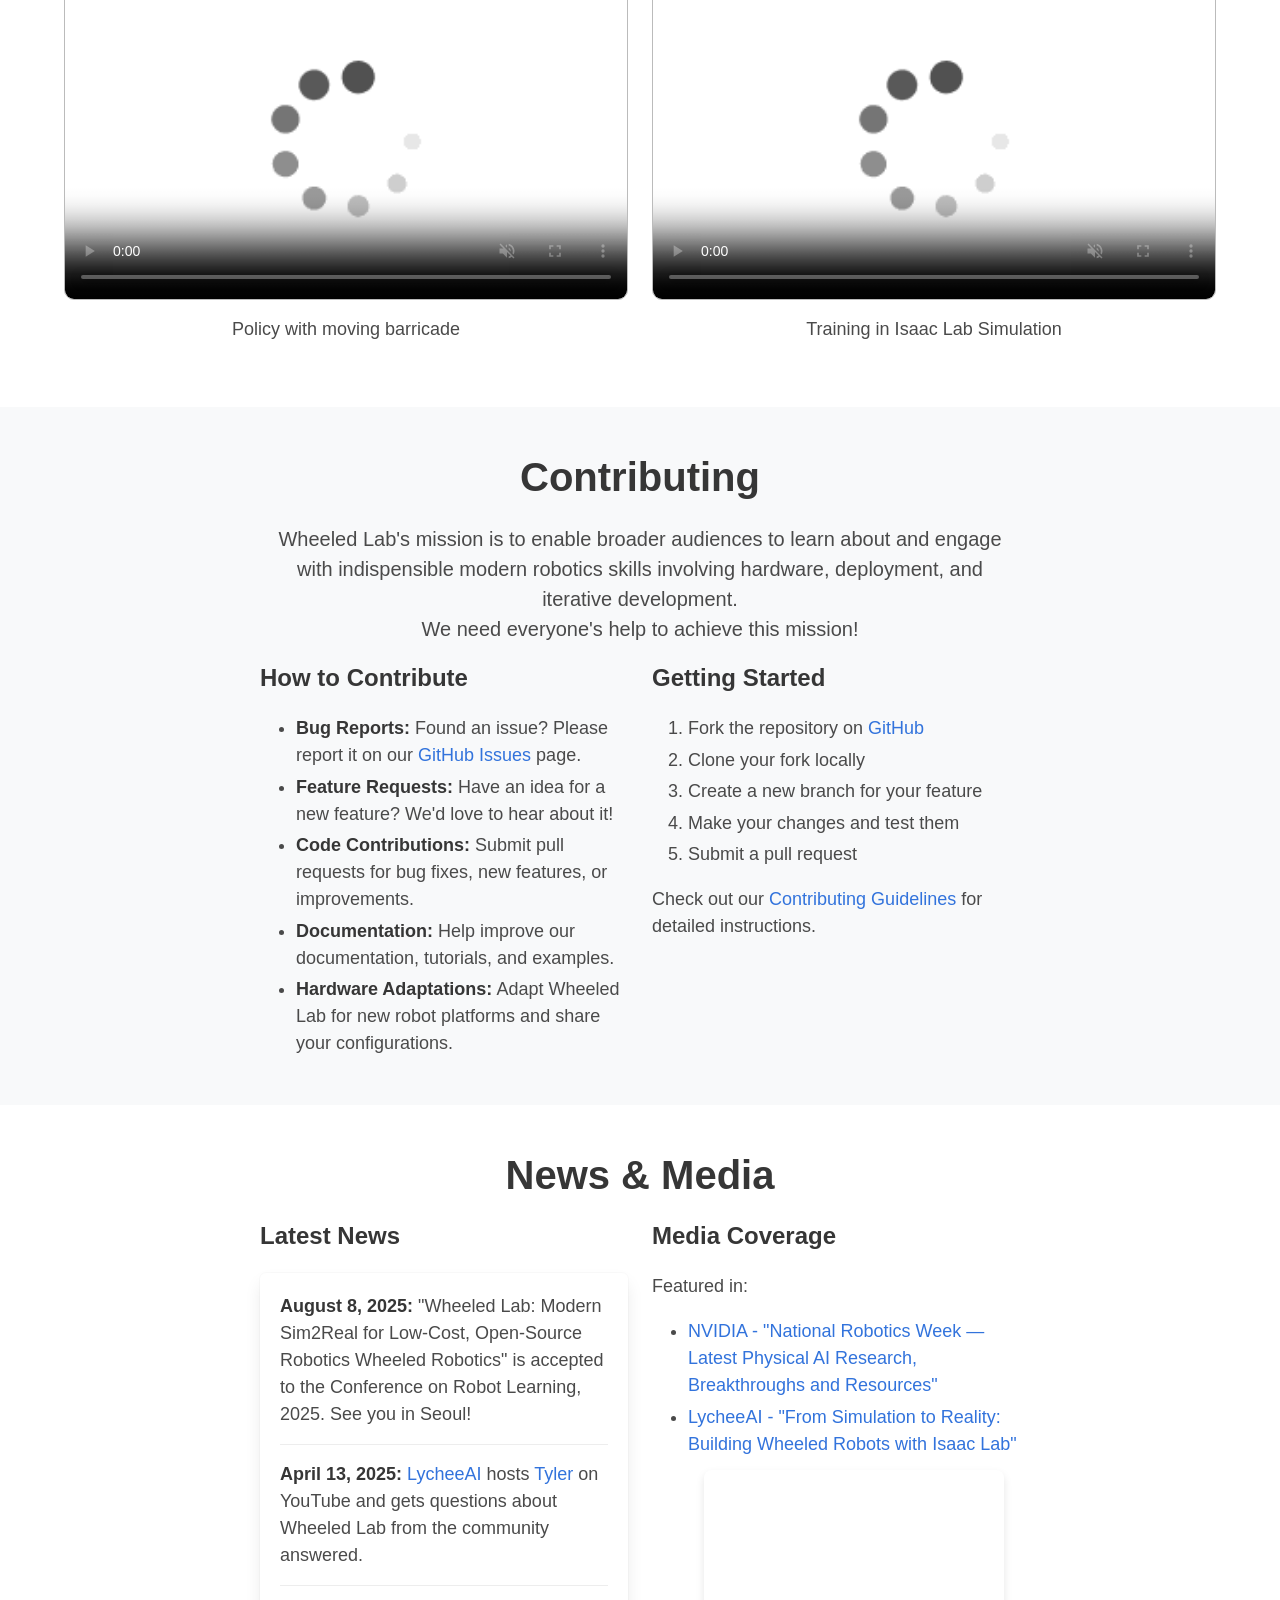
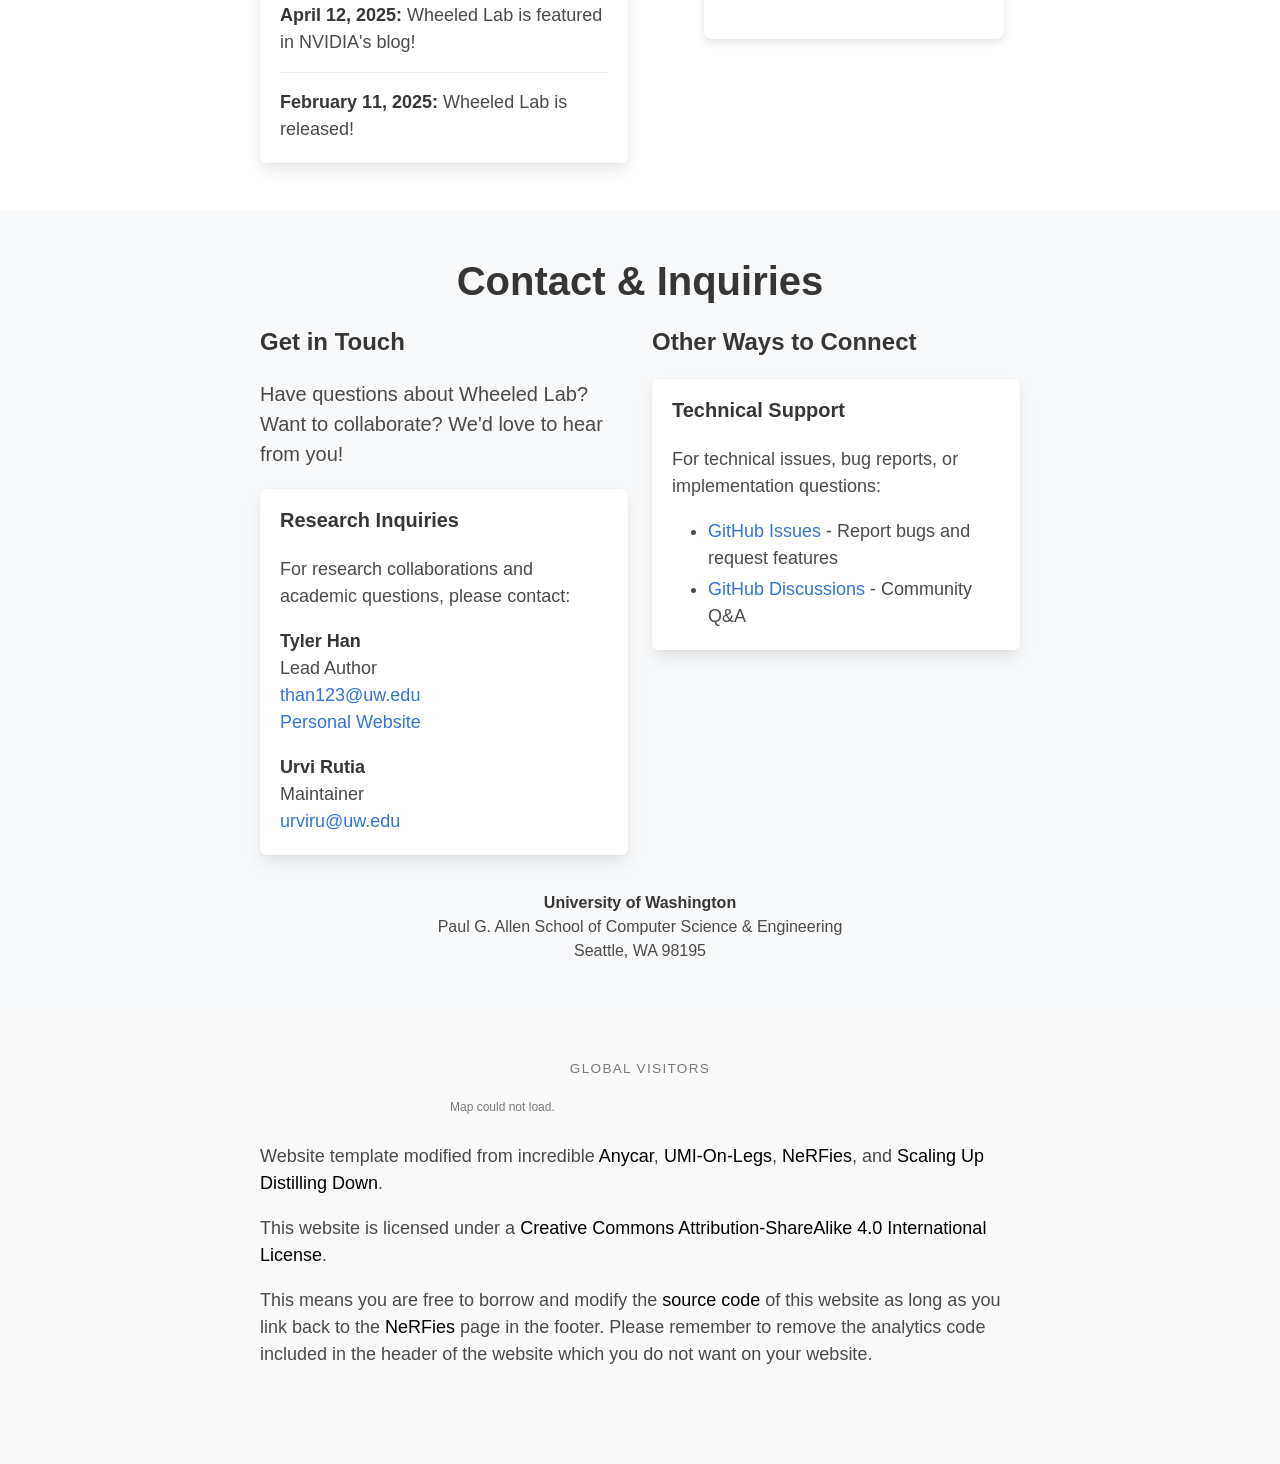
==== commit 22aa1409: "Add tutorials, WL@UW page, and site enhancements - New tutorial pages (overview, setup, drifting) wi" ====
--- a/index.html
+++ b/index.html
@@ -14,6 +14,7 @@
   <link rel="stylesheet" href="./static/css/fontawesome.all.min.css">
   <link rel="stylesheet" href="https://cdn.jsdelivr.net/gh/jpswalsh/academicons@1/css/academicons.min.css">
   <link rel="stylesheet" href="./static/css/index.css">
+  <link rel="stylesheet" href="./static/css/docs.css?v=3">
   <script src="https://ajax.googleapis.com/ajax/libs/jquery/3.5.1/jquery.min.js"></script>
   <script defer src="./static/js/fontawesome.all.min.js"></script>
   <script src="./static/js/bulma-carousel.min.js"></script>
@@ -46,7 +47,8 @@
     <!-- Hero head: will stick at the top -->
     <div class="hero-head is-hidden-mobile">
       <header class="navbar">
-        <div class="container is-size-5">
+        <div class="container is-size-5" style="position: relative;">
+          <a class="wlatuw-btn" href="./wlatuw.html">WL@UW</a>
           <div class="navbar-menu">
             <div class="navbar-start">
               <a class="navbar-item" href="#contributing">Contributing</a>
@@ -60,21 +62,16 @@
                 </span>
                 <span>Paper</span>
               </a>
-              <a class="navbar-item  pl-4 pr-4" href="https://arxiv.org/abs/2502.07380">
-                <span class="icon" style="margin-right:5px;">
-                  <img src="./static/images/arxiv.svg" alt="ArXiv" />
-                </span>
-                <span>arXiv</span> </a>
               <!-- <a href="" class="navbar-item  pl-4 pr-4">
                 <span class="icon" style="margin-right:5px;">
                   <img src="./static/images/youtube.svg" alt="Youtube" />
                 </span>
                 <span>Video</span> </a> -->
-              <a class="navbar-item pl-4 pr-4" href="https://lycheeai-hub.com/isaac-lab/projects/wheeled-lab">
+              <a class="navbar-item pl-4 pr-4" href="./overview.html">
                 <span class="icon" style="margin-right:5px;">
-                  <img src="./static/images/lycheeai.avif" alt="Tutorials" />
+                  <i class="fas fa-book-open"></i>
                 </span>
-                <span>Tutorials</span>
+                <span>Learn</span>
               </a>
               <span class="navbar-item  pl-4 pr-4">
                 <a href="https://github.com/UWRobotLearning/WheeledLab" class="button is-inverted is-large">
@@ -143,14 +140,6 @@
                   <img src="./static/images/pdf.svg" alt="PDF" />
                 </span>
                 <span>Paper</span>
-              </a>
-            </span>
-            <span class="link-block">
-              <a href="" class="external-link button is-normal is-rounded is-dark">
-                <span class="icon">
-                  <img src="./static/images/arxiv.svg" alt="ArXiv" />
-                </span>
-                <span>arXiv</span>
               </a>
             </span>
             <!-- Video Link. -->
@@ -626,6 +615,10 @@
 
 <footer class="footer">
   <div class="container">
+    <div class="visitor-map-wrap">
+      <p class="menu-label">Global Visitors</p>
+      <div id="visitor-map"></div>
+    </div>
     <div class="columns is-centered">
       <div class="column is-8">
         <div class="content">
@@ -650,6 +643,7 @@
       </div>
     </div>
   </div>
+  <script src="./static/js/visitor-map.js"></script>
 </footer>
 <script src="./static/js/video.js"></script>
 <script>
@@ -749,6 +743,28 @@
     transform: translateY(-1px);
     color: white;
   }
+
+  /* Centered WL@UW button in the hero navbar */
+  .wlatuw-btn {
+    position: absolute;
+    left: 50%;
+    top: 50%;
+    transform: translate(-50%, -50%);
+    z-index: 2;
+    background: #6366f1;
+    color: #fff !important;
+    font-weight: 700;
+    letter-spacing: 0.02em;
+    border-radius: 999px;
+    padding: 0.45em 1.5em;
+    box-shadow: 0 4px 14px rgba(0, 0, 0, 0.25);
+    transition: transform 0.2s ease, background 0.2s ease;
+  }
+  .wlatuw-btn:hover {
+    background: #4f46e5;
+    color: #fff !important;
+    transform: translate(-50%, -50%) scale(1.06);
+  }
   
   @keyframes fadeIn {
     from { opacity: 0; transform: translateY(-10px); }
--- a/static/css/docs.css
+++ b/static/css/docs.css
@@ -0,0 +1,136 @@
+/* ---- Docs / syllabus layout ---------------------------------------- */
+
+:root {
+  --wl-primary: #6366f1;
+  --wl-navbar-h: 52px;
+  --wl-border: #ededed;
+}
+
+.docs-layout {
+  display: flex;
+  align-items: flex-start;
+  gap: 2.5rem;
+  max-width: 1344px;
+  margin: 0 auto;
+  padding: 1.5rem 1.5rem 0;
+}
+
+/* Sidebar column */
+.docs-sidebar-col {
+  flex: 0 0 264px;
+  position: sticky;
+  top: calc(var(--wl-navbar-h) + 1rem);
+  align-self: flex-start;
+  max-height: calc(100vh - var(--wl-navbar-h) - 1.5rem);
+  overflow-y: auto;
+  padding: 0.5rem 1.25rem 1.5rem 0;
+  border-right: 1px solid var(--wl-border);
+}
+
+/* Main content column */
+.docs-content {
+  flex: 1 1 auto;
+  min-width: 0;
+  max-width: 860px;
+  padding-bottom: 2rem;
+}
+
+/* Sidebar menu styling */
+.docs-sidebar .menu-label {
+  letter-spacing: 0.04em;
+  color: #8a8a8a;
+  margin-top: 1.25rem;
+}
+.docs-sidebar .menu-label:first-child { margin-top: 0; }
+
+.docs-sidebar .menu-list a {
+  border-radius: 6px;
+  padding: 0.35em 0.6em;
+  color: #4a4a4a;
+  transition: background-color 0.15s ease, color 0.15s ease;
+}
+.docs-sidebar .menu-list a:hover {
+  background-color: #f1f1ff;
+  color: var(--wl-primary);
+}
+.docs-sidebar .menu-list a.is-active {
+  background-color: var(--wl-primary);
+  color: #fff;
+  font-weight: 600;
+}
+.docs-sidebar .menu-list ul {
+  margin-right: 0;
+  border-left: 1px solid var(--wl-border);
+  padding-left: 0.75em;
+}
+.docs-sidebar .menu-list ul a {
+  font-size: 0.92rem;
+  color: #6a6a6a;
+}
+/* sub-anchor that is the current scroll target */
+.docs-sidebar .menu-list ul a.is-current {
+  color: var(--wl-primary);
+  font-weight: 600;
+  background-color: #f1f1ff;
+}
+.docs-sidebar .menu-list a.is-disabled {
+  color: #b5b5b5;
+  pointer-events: none;
+}
+
+/* Sidebar brand on top */
+.docs-sidebar-brand {
+  display: flex;
+  align-items: center;
+  gap: 0.5rem;
+  font-weight: 700;
+  font-size: 1.05rem;
+  margin-bottom: 0.75rem;
+  color: #363636;
+}
+
+/* Sidebar collapse toggle — works on all viewports */
+#docs-sidebar-toggle { cursor: pointer; }
+
+/* Reading controls */
+#distraction-toggle { cursor: pointer; }
+.docs-layout.hide-media .docs-content figure { display: none; }
+#font-size-slider { accent-color: #fff; vertical-align: middle; cursor: pointer; }
+.docs-layout.sidebar-collapsed .docs-sidebar-col { display: none; }
+.docs-layout.sidebar-collapsed .docs-content {
+  margin-left: auto;
+  margin-right: auto;
+}
+
+@media screen and (max-width: 1023px) {
+  .docs-layout {
+    display: block;
+    padding: 1rem;
+  }
+  .docs-sidebar-col {
+    position: static;
+    max-height: none;
+    overflow: visible;
+    border-right: none;
+    border-bottom: 1px solid var(--wl-border);
+    padding: 0 0 1rem 0;
+    margin-bottom: 1.25rem;
+  }
+}
+
+/* ---- Footer visitor map -------------------------------------------- */
+.visitor-map-wrap {
+  margin-bottom: 1.5rem;
+  text-align: center;
+}
+.visitor-map-wrap .menu-label {
+  justify-content: center;
+  display: block;
+  text-align: center;
+}
+#visitor-map { display: inline-block; width: 380px; max-width: 92%; text-align: left; }
+#visitor-map .leaflet-container { font: inherit; }
+
+/* Smooth in-page anchor scrolling, offset for sticky navbar */
+html { scroll-behavior: smooth; }
+.docs-content [id] { scroll-margin-top: calc(var(--wl-navbar-h) + 1rem); }
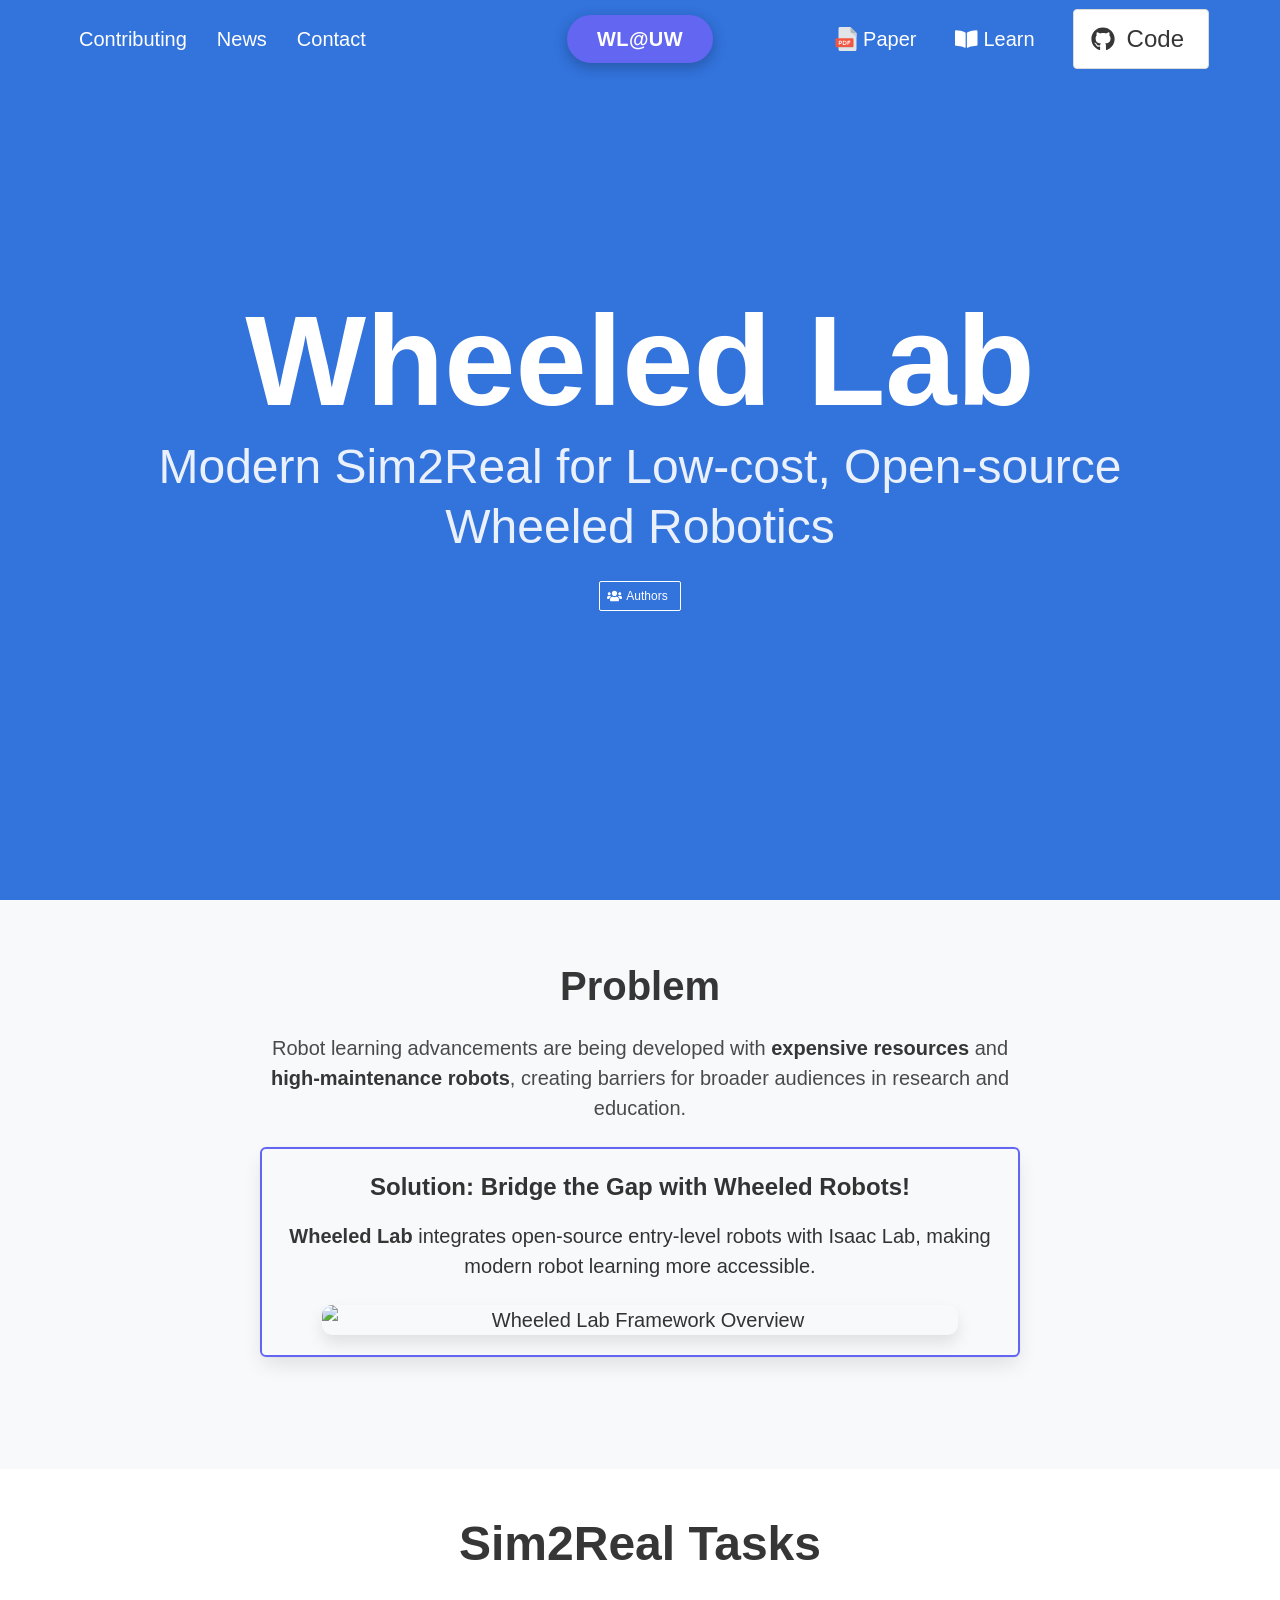
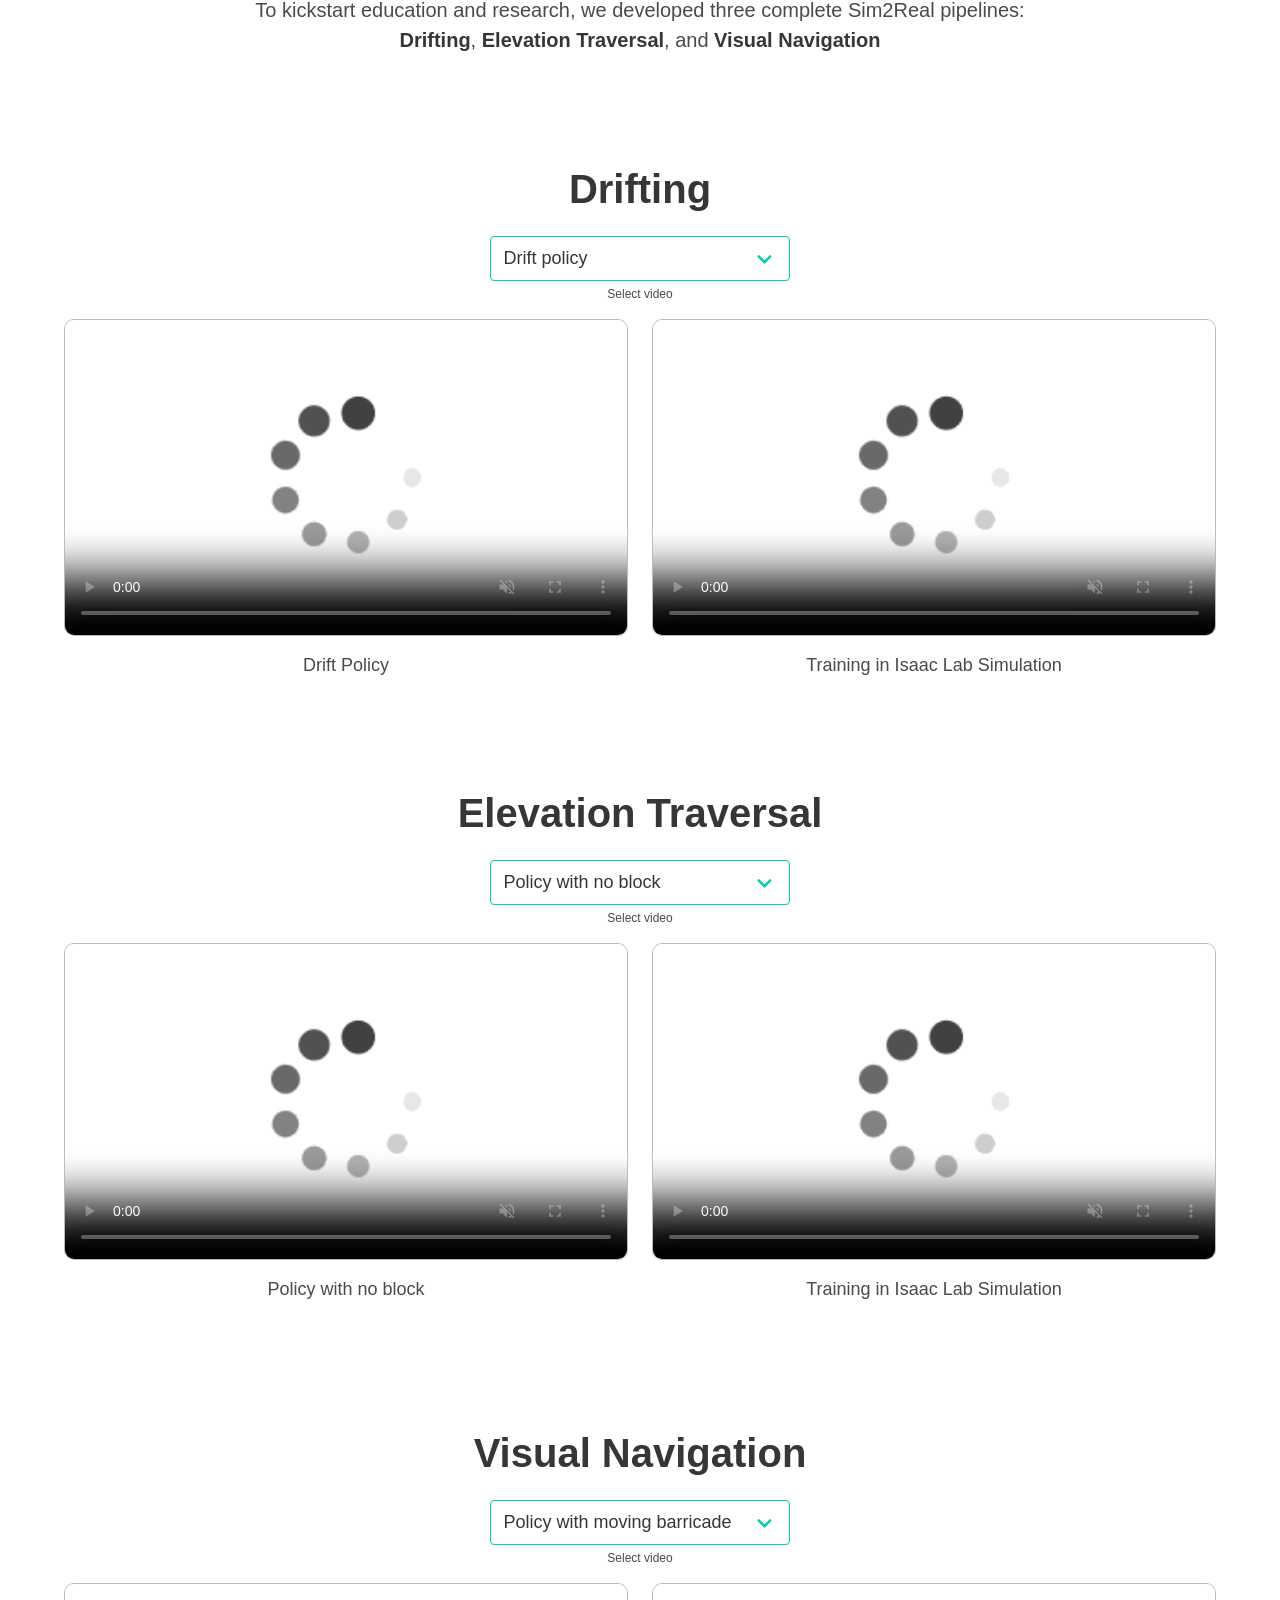
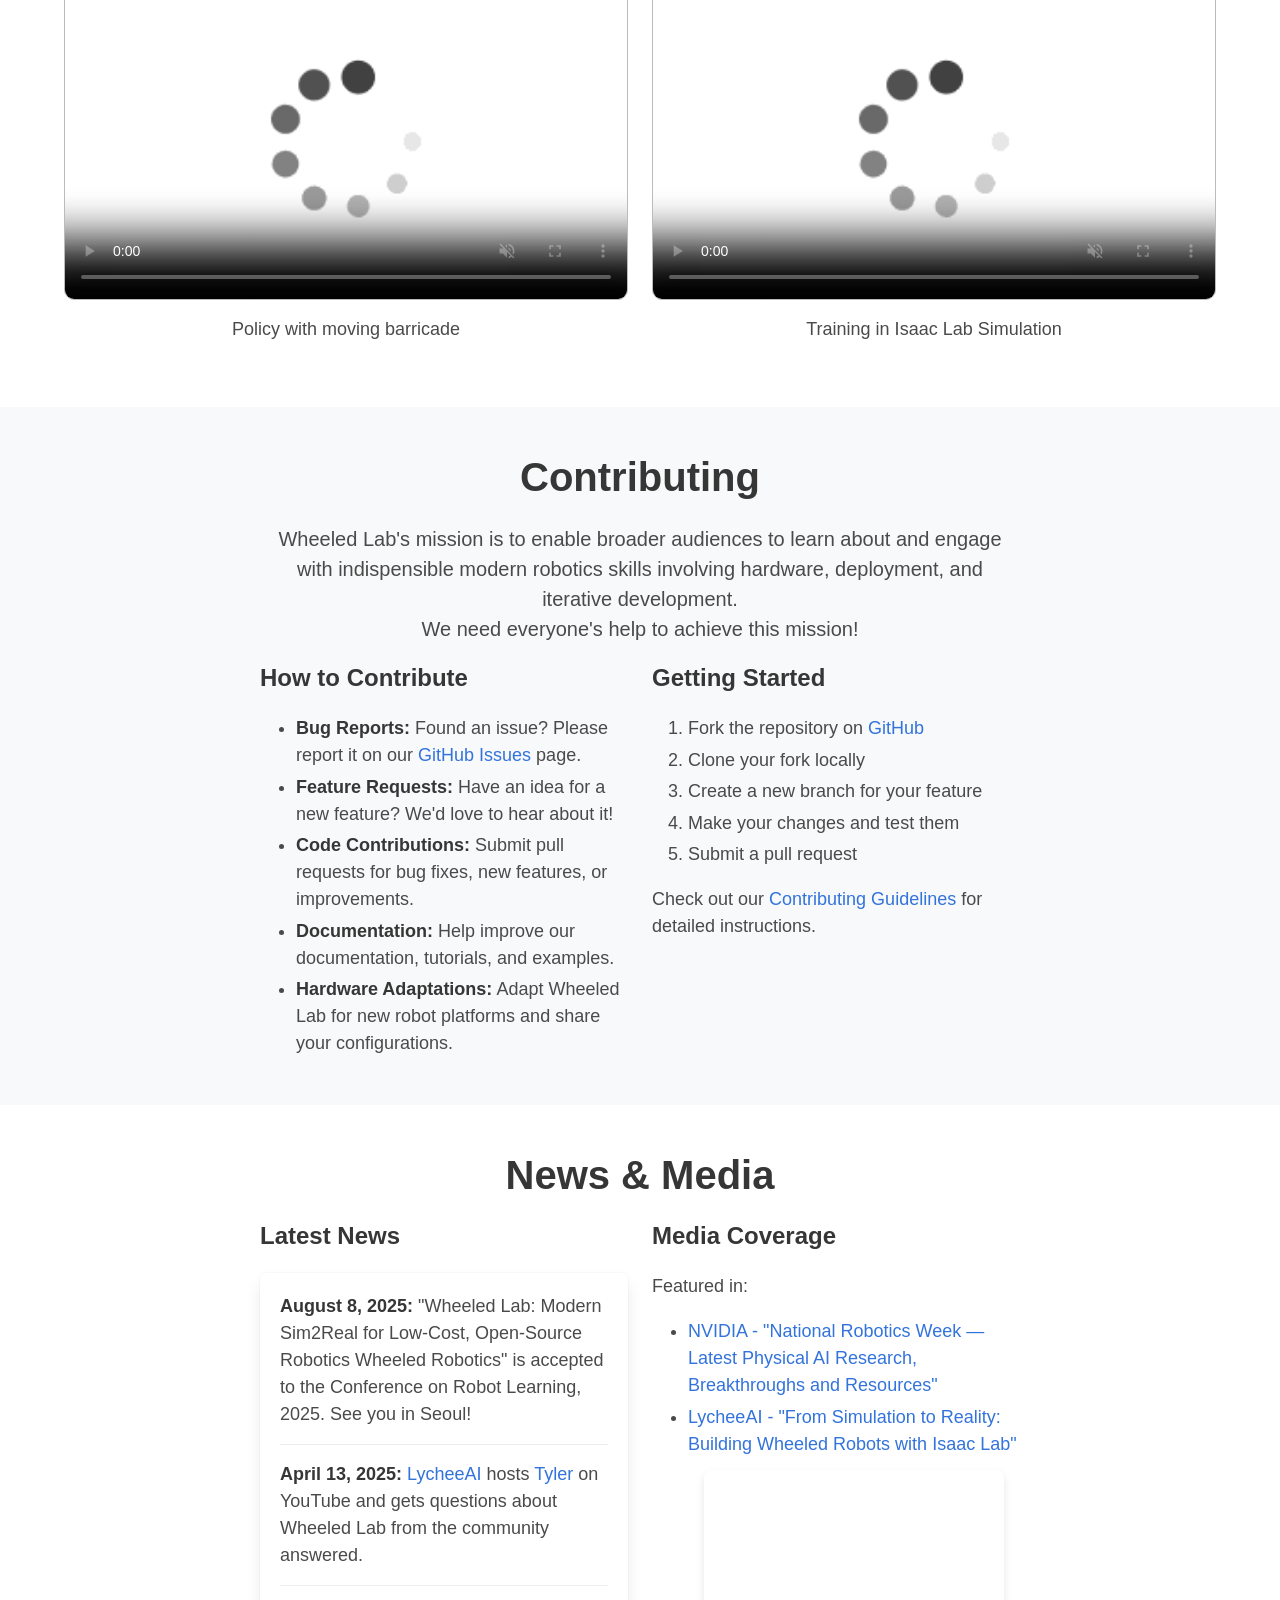
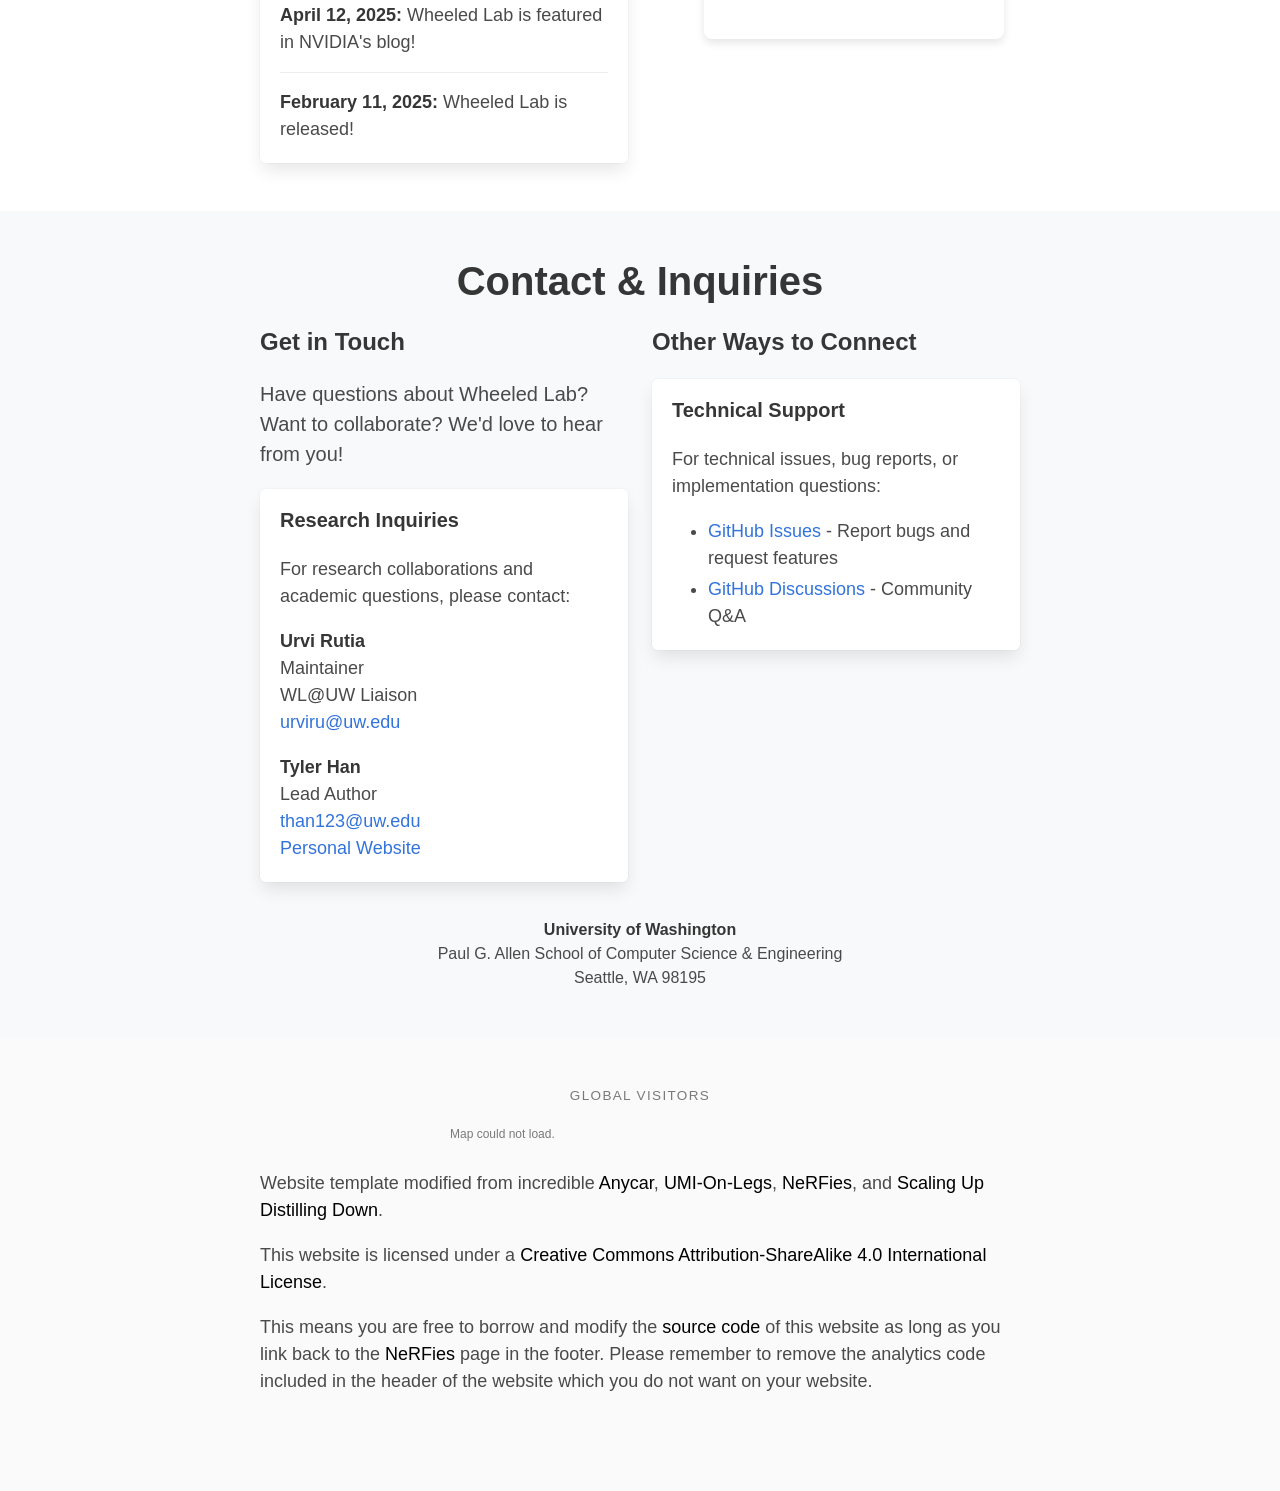
==== commit 1433ff07: "Add Drifting tag to Urvi's bio and update contact section - Tag Urvi Rutia with Drifting in the team" ====
--- a/index.html
+++ b/index.html
@@ -539,15 +539,16 @@
                   For research collaborations and academic questions, please contact:
                 </p>
                 <p>
+                  <strong>Urvi Rutia</strong><br>
+                  Maintainer<br>
+                  WL@UW Liaison<br>
+                  <a href="mailto:urviru@uw.edu">urviru@uw.edu</a><br>
+                </p>
+                <p>
                   <strong>Tyler Han</strong><br>
                   Lead Author<br>
                   <a href="mailto:than123@uw.edu">than123@uw.edu</a><br>
                   <a href="https://thanandnow.github.io/">Personal Website</a>
-                </p>
-                <p>
-                  <strong>Urvi Rutia</strong><br>
-                  Maintainer<br>
-                  <a href="mailto:urviru@uw.edu">urviru@uw.edu</a><br>
                 </p>
               </div>
             </div>
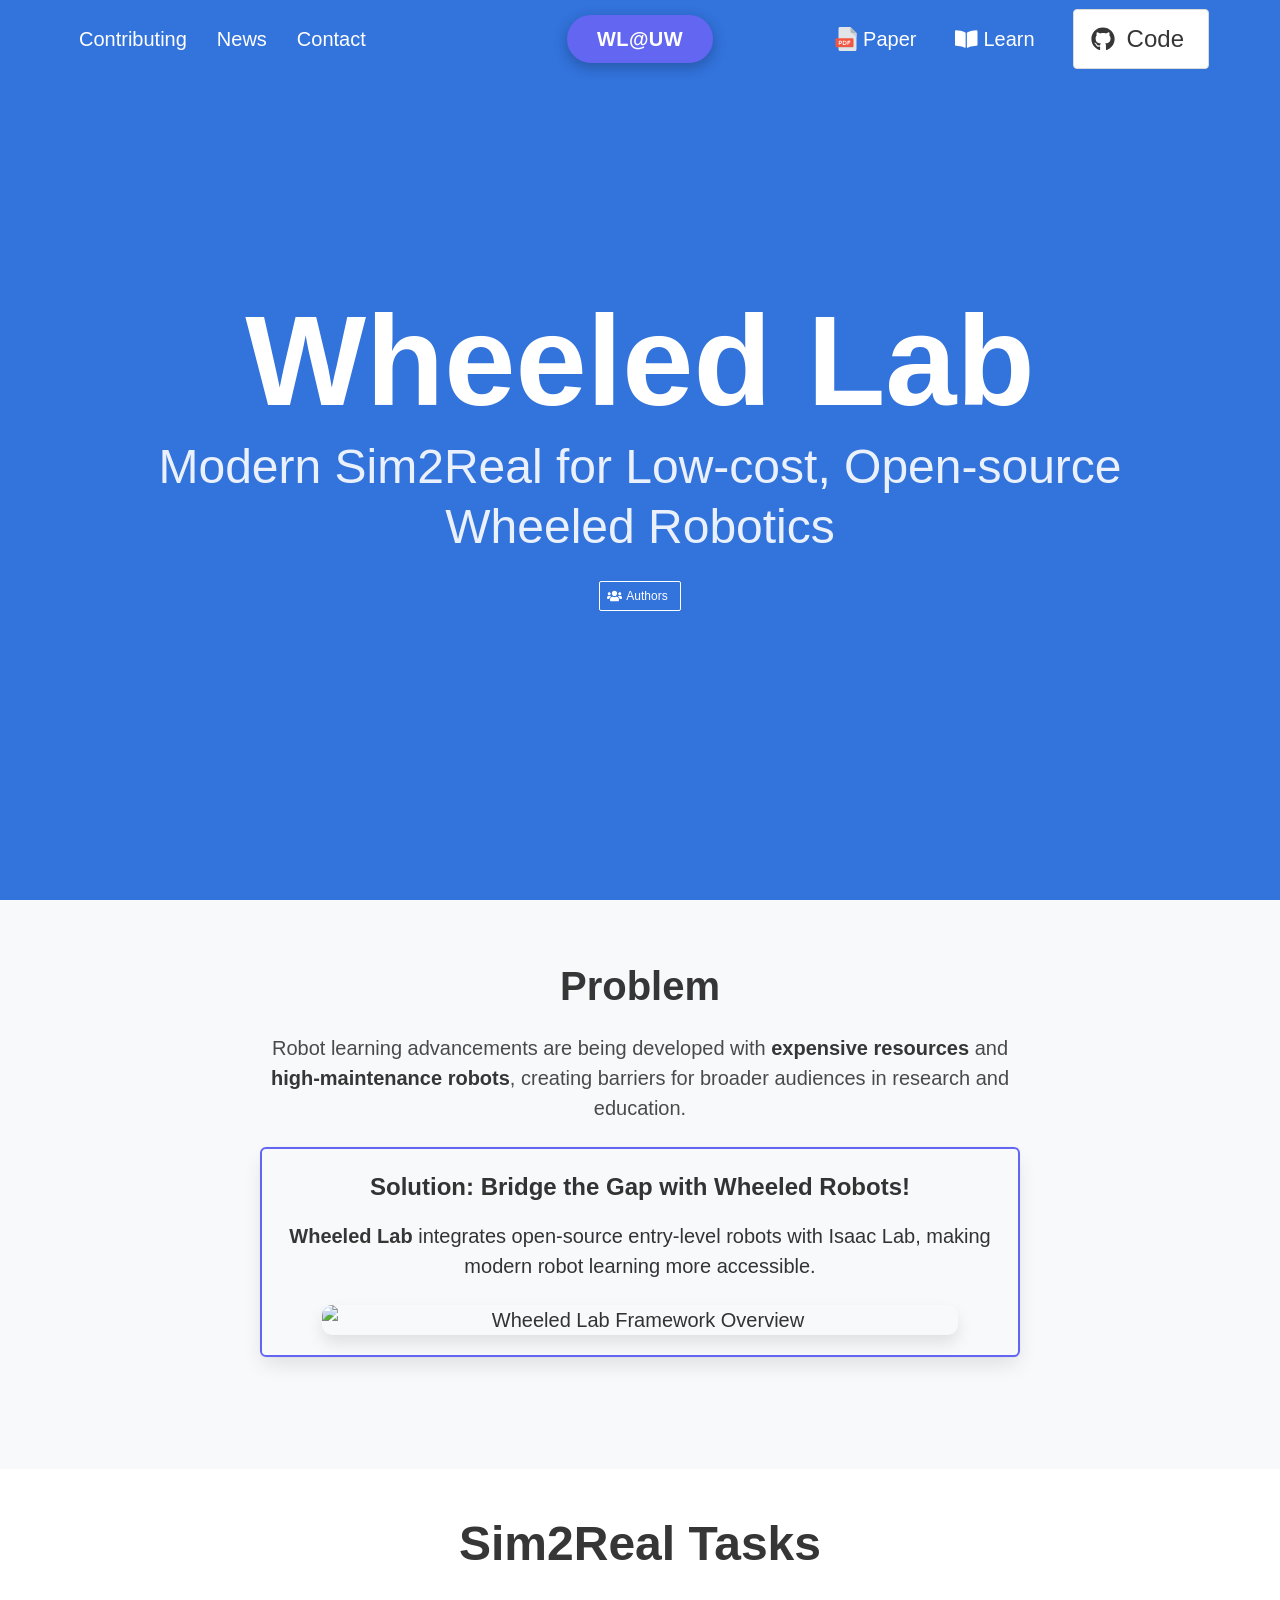
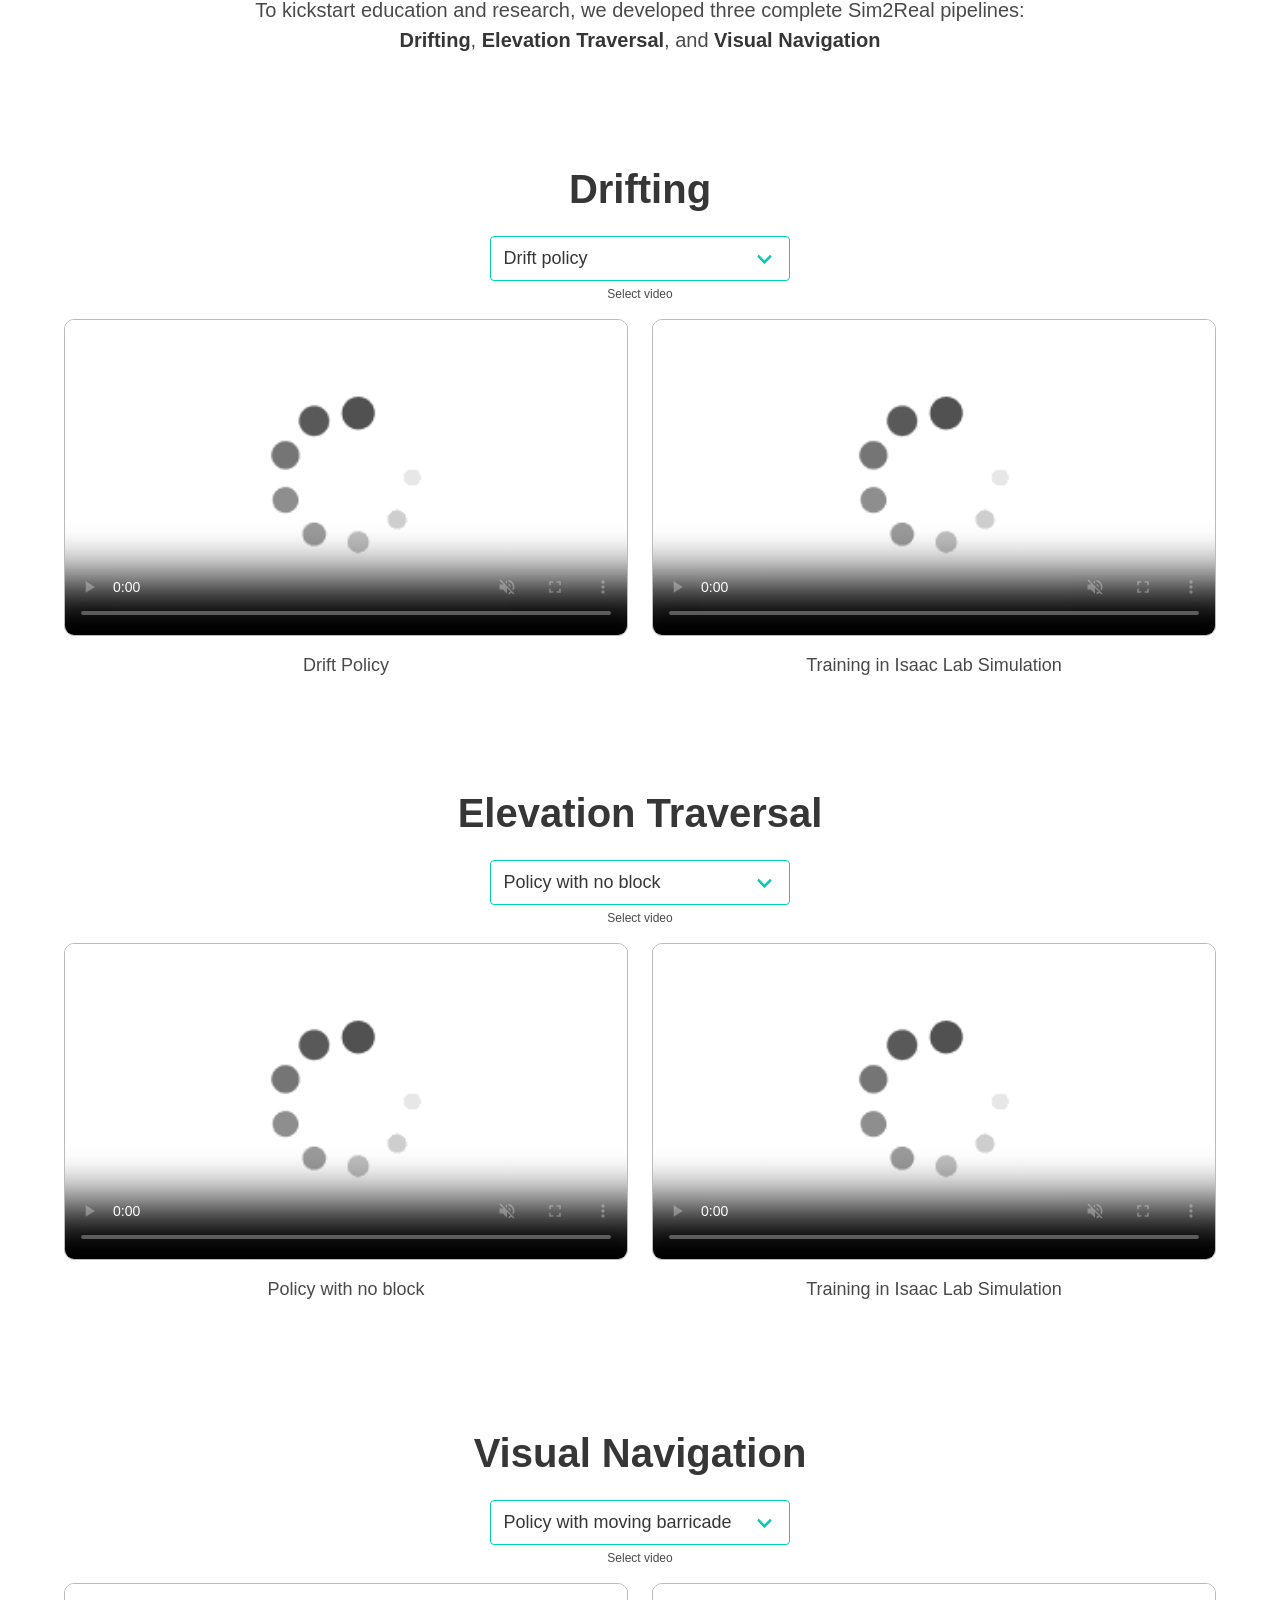
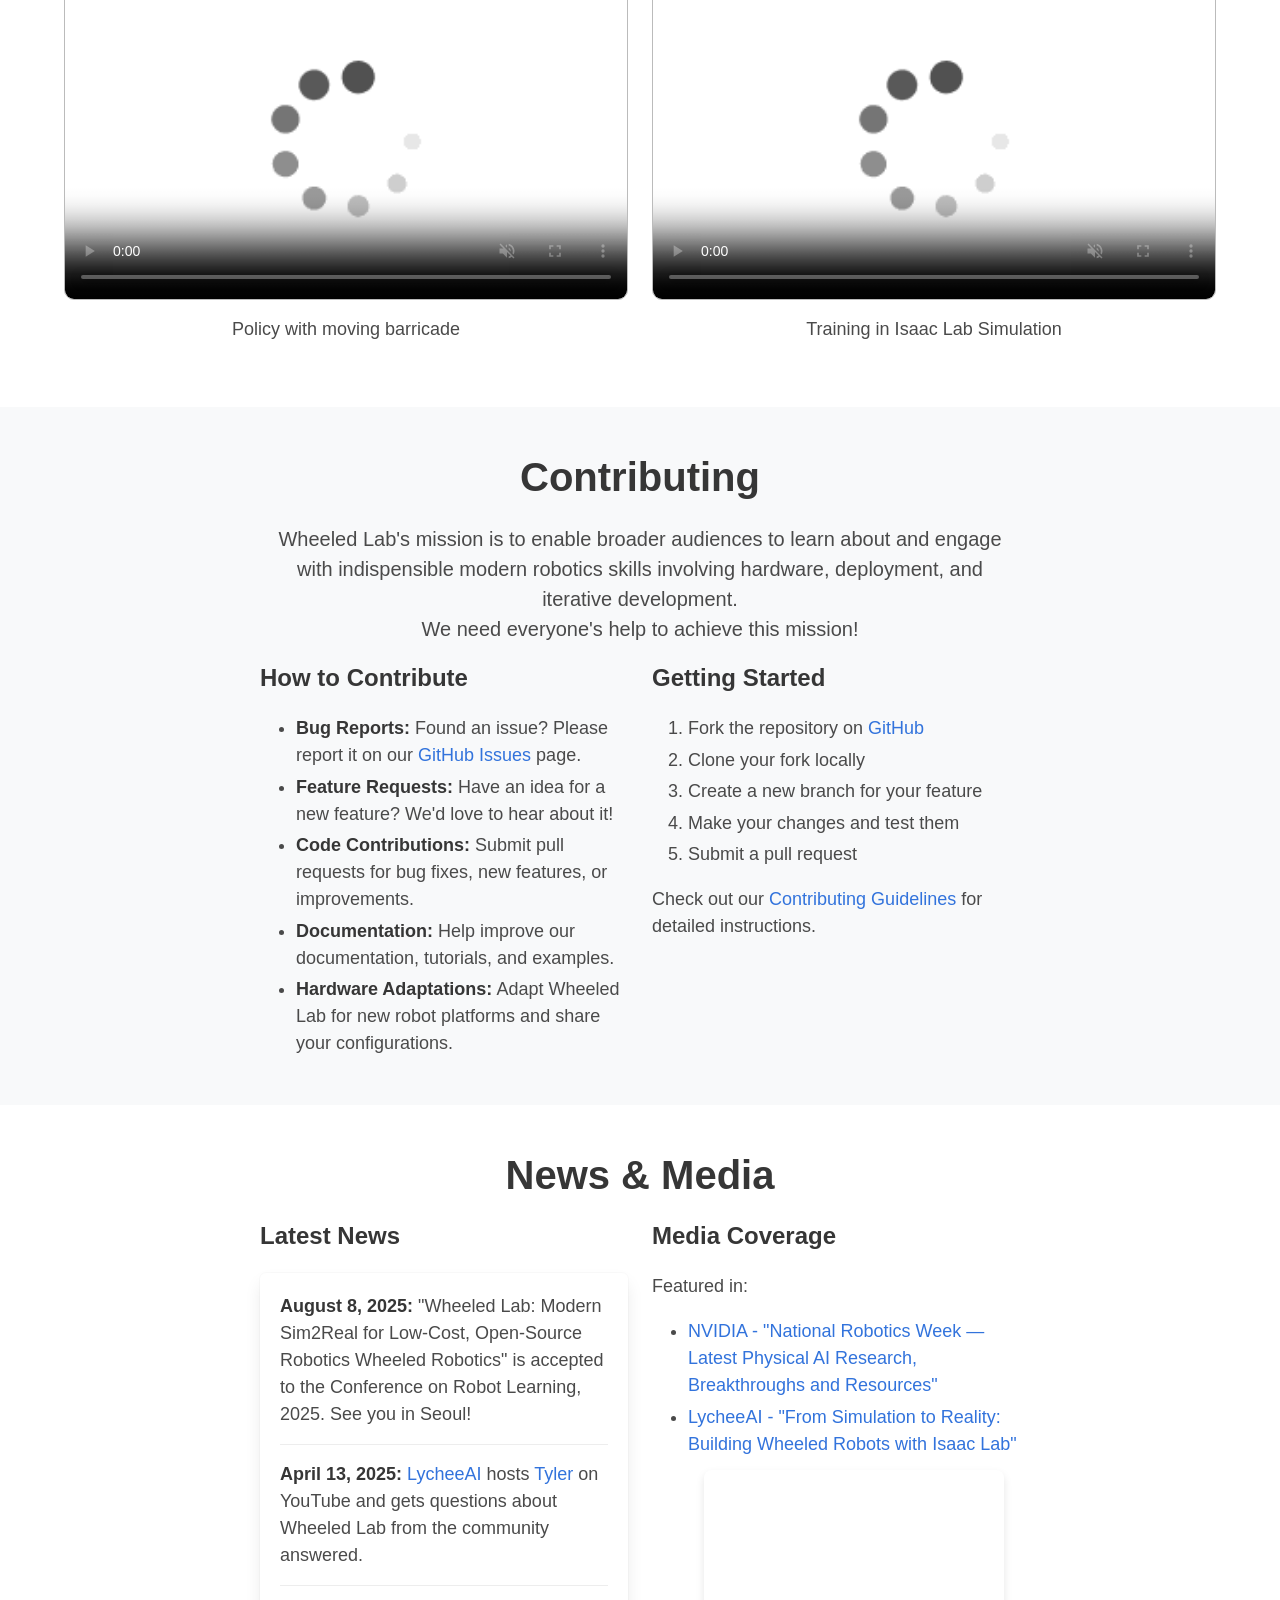
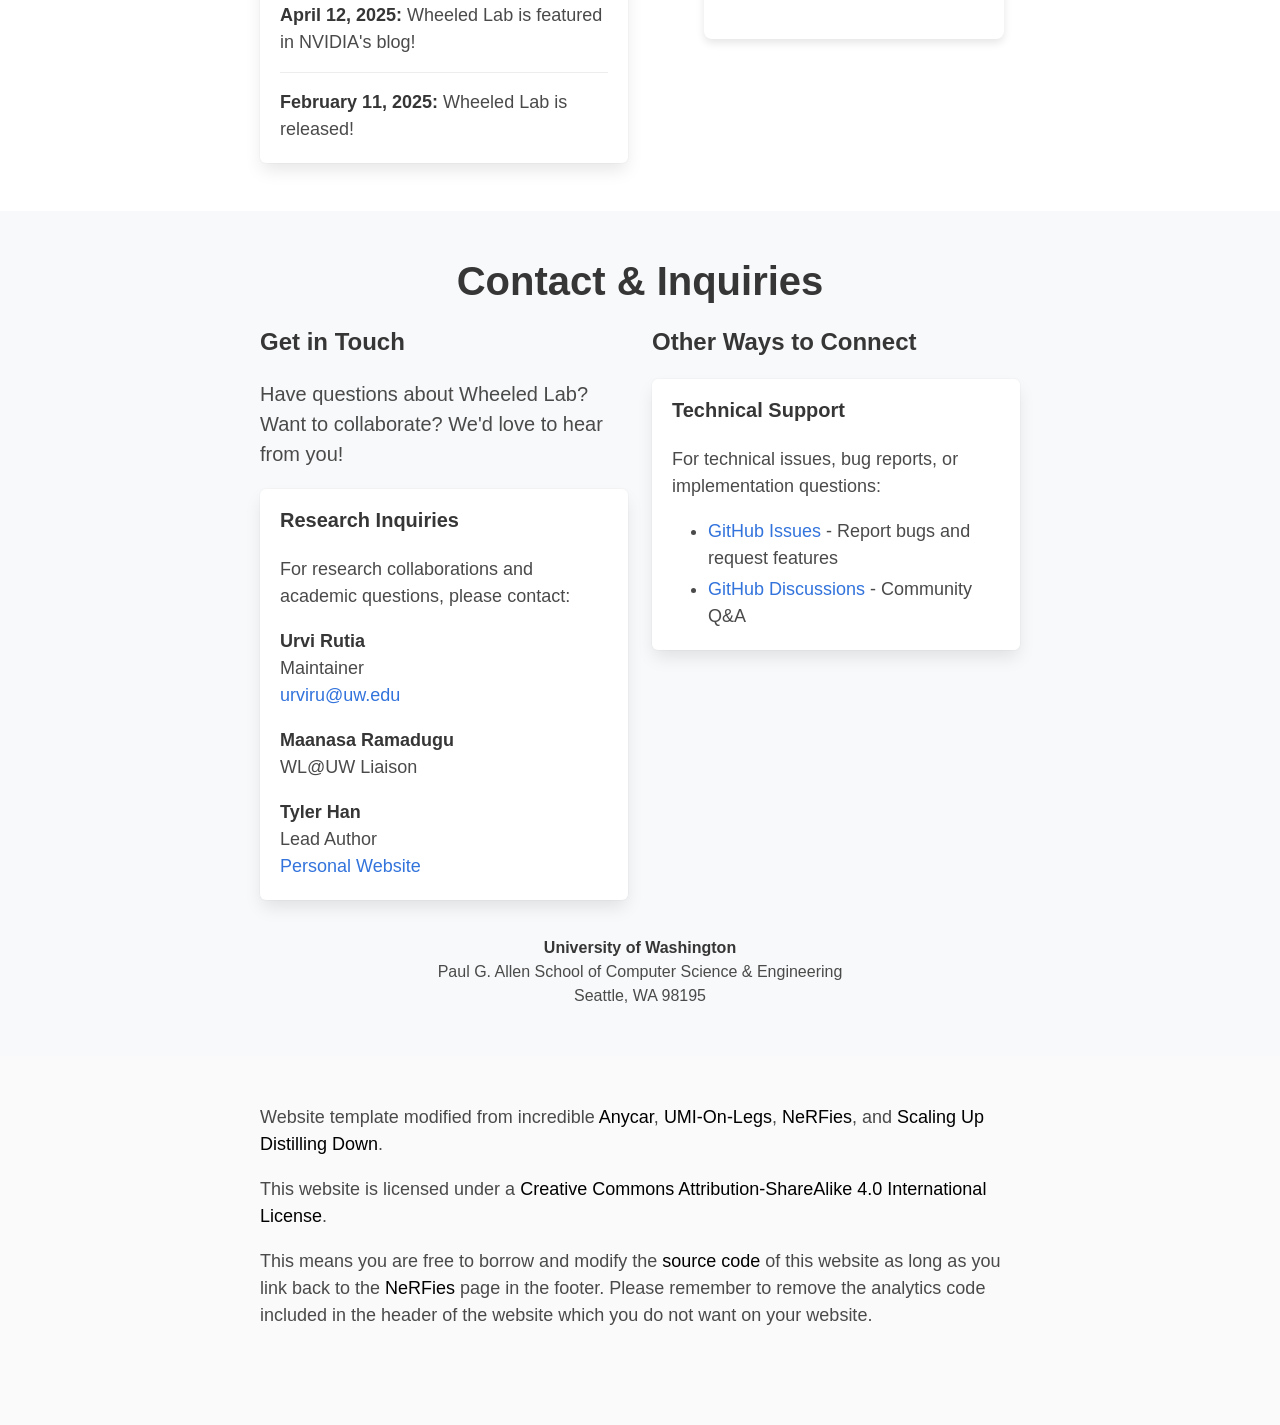
==== commit 69a2a608: "WL@UW: add Maanasa as liaison, remove visitor map, add calendar invite - Remove the global visitors " ====
--- a/index.html
+++ b/index.html
@@ -541,13 +541,15 @@
                 <p>
                   <strong>Urvi Rutia</strong><br>
                   Maintainer<br>
+                  <a href="mailto:urviru@uw.edu">urviru@uw.edu</a><br>
+                </p>
+                <p>
+                  <strong>Maanasa Ramadugu</strong><br>
                   WL@UW Liaison<br>
-                  <a href="mailto:urviru@uw.edu">urviru@uw.edu</a><br>
                 </p>
                 <p>
                   <strong>Tyler Han</strong><br>
                   Lead Author<br>
-                  <a href="mailto:than123@uw.edu">than123@uw.edu</a><br>
                   <a href="https://thanandnow.github.io/">Personal Website</a>
                 </p>
               </div>
@@ -616,10 +618,6 @@
 
 <footer class="footer">
   <div class="container">
-    <div class="visitor-map-wrap">
-      <p class="menu-label">Global Visitors</p>
-      <div id="visitor-map"></div>
-    </div>
     <div class="columns is-centered">
       <div class="column is-8">
         <div class="content">
@@ -644,7 +642,6 @@
       </div>
     </div>
   </div>
-  <script src="./static/js/visitor-map.js"></script>
 </footer>
 <script src="./static/js/video.js"></script>
 <script>
--- a/static/css/docs.css
+++ b/static/css/docs.css
@@ -118,19 +118,6 @@
   }
 }
 
-/* ---- Footer visitor map -------------------------------------------- */
-.visitor-map-wrap {
-  margin-bottom: 1.5rem;
-  text-align: center;
-}
-.visitor-map-wrap .menu-label {
-  justify-content: center;
-  display: block;
-  text-align: center;
-}
-#visitor-map { display: inline-block; width: 380px; max-width: 92%; text-align: left; }
-#visitor-map .leaflet-container { font: inherit; }
-
 /* Smooth in-page anchor scrolling, offset for sticky navbar */
 html { scroll-behavior: smooth; }
 .docs-content [id] { scroll-margin-top: calc(var(--wl-navbar-h) + 1rem); }
